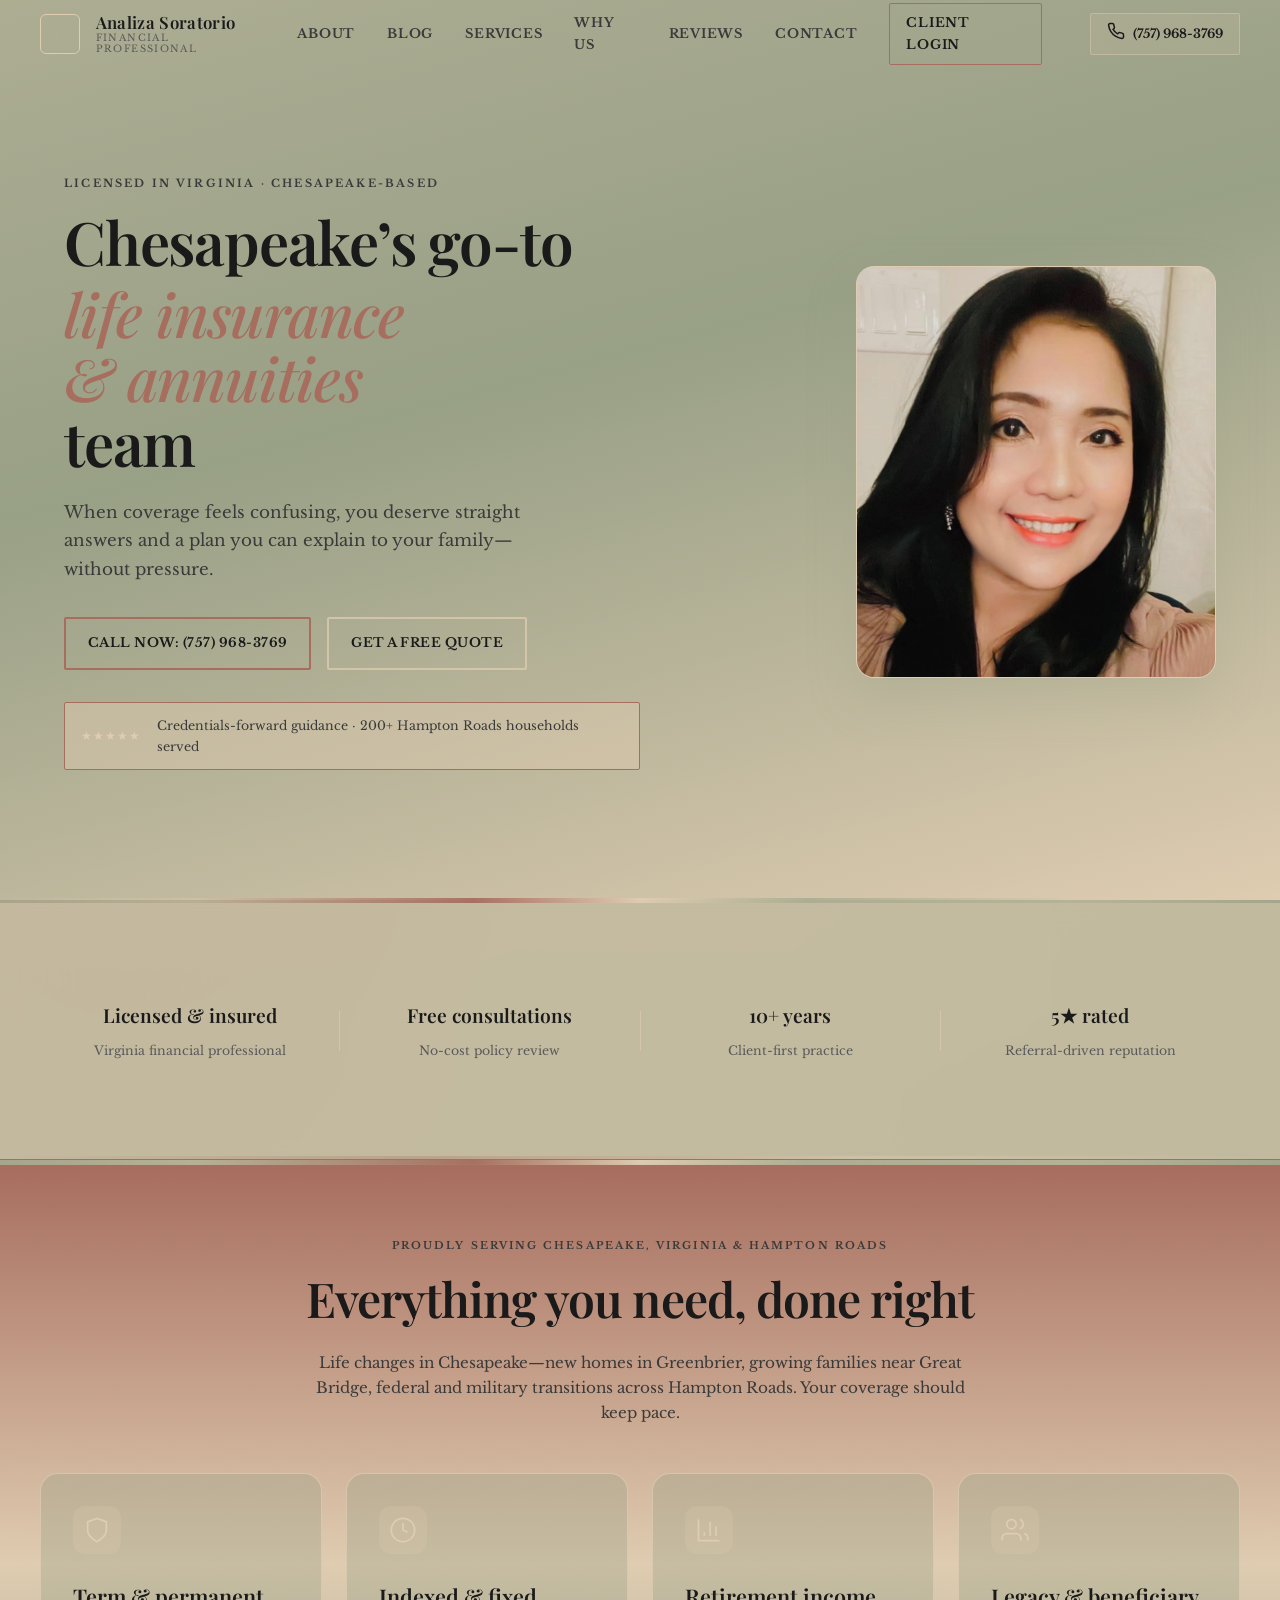
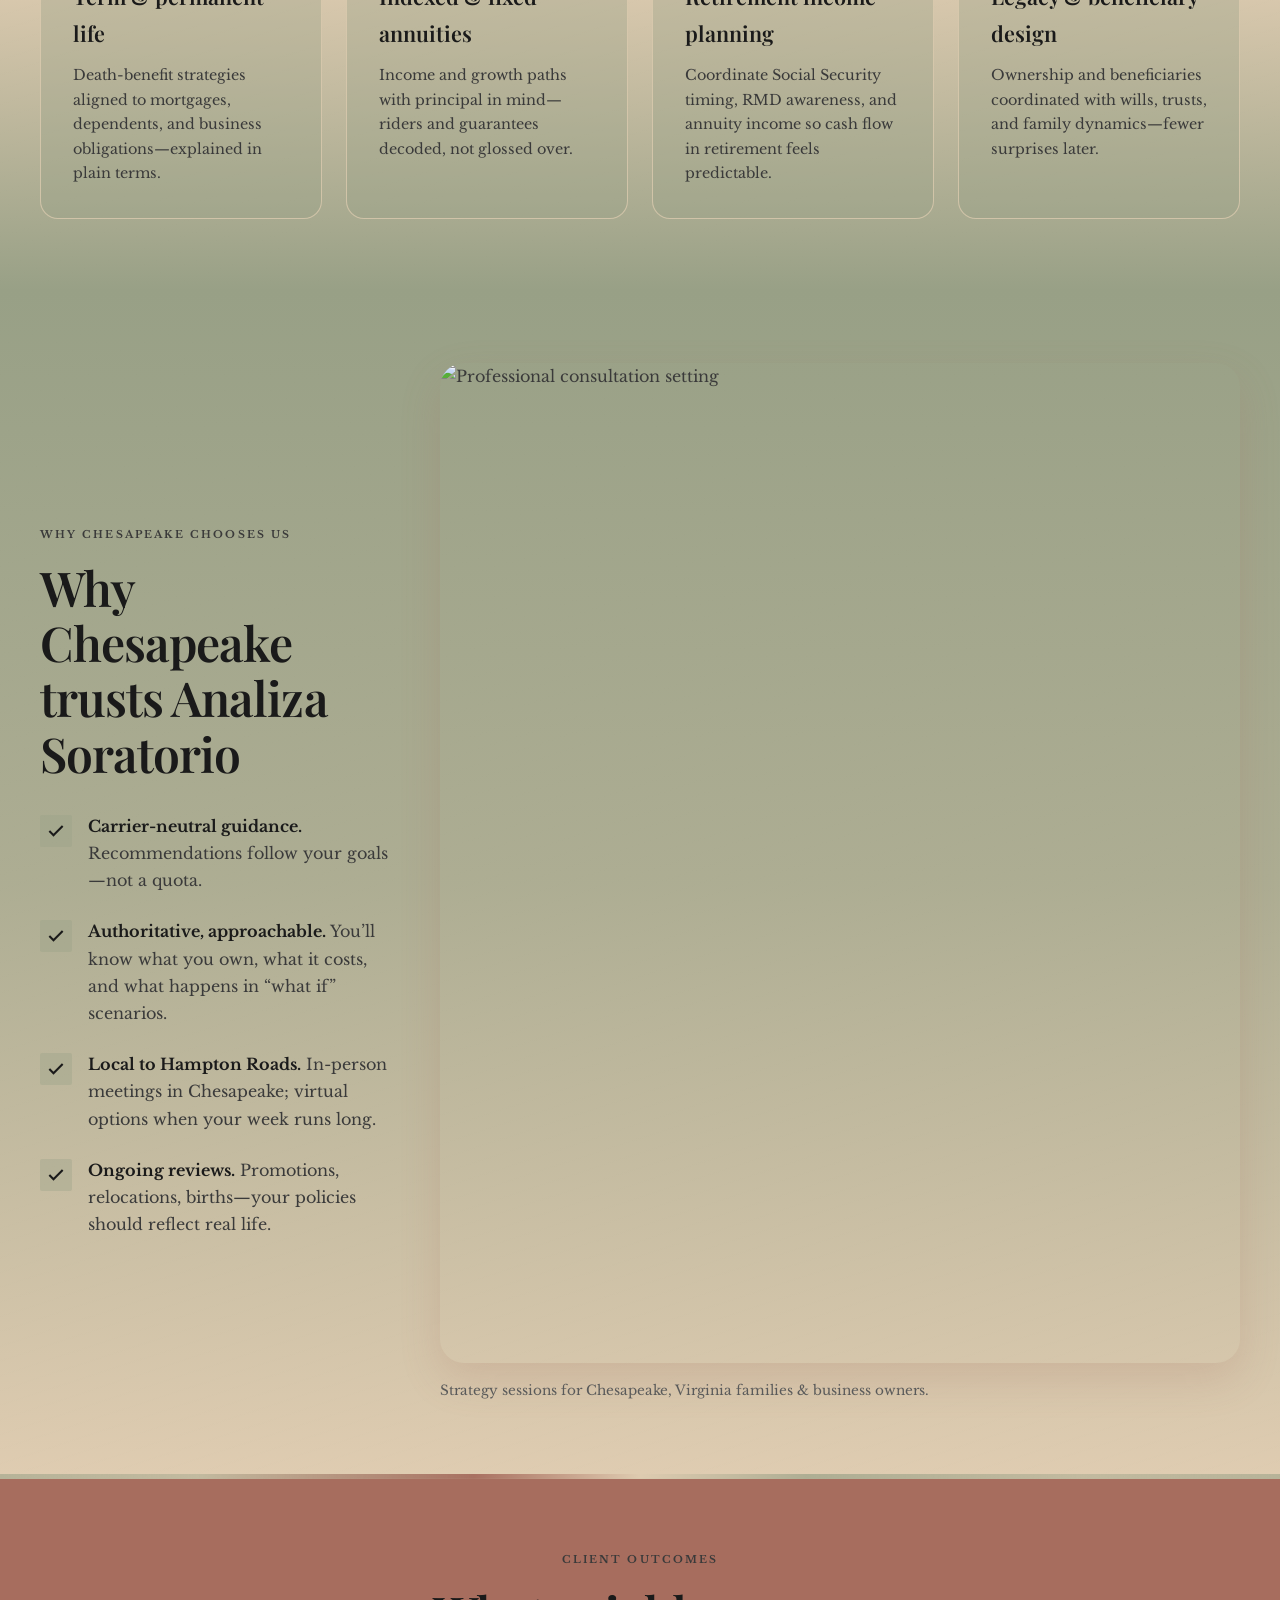
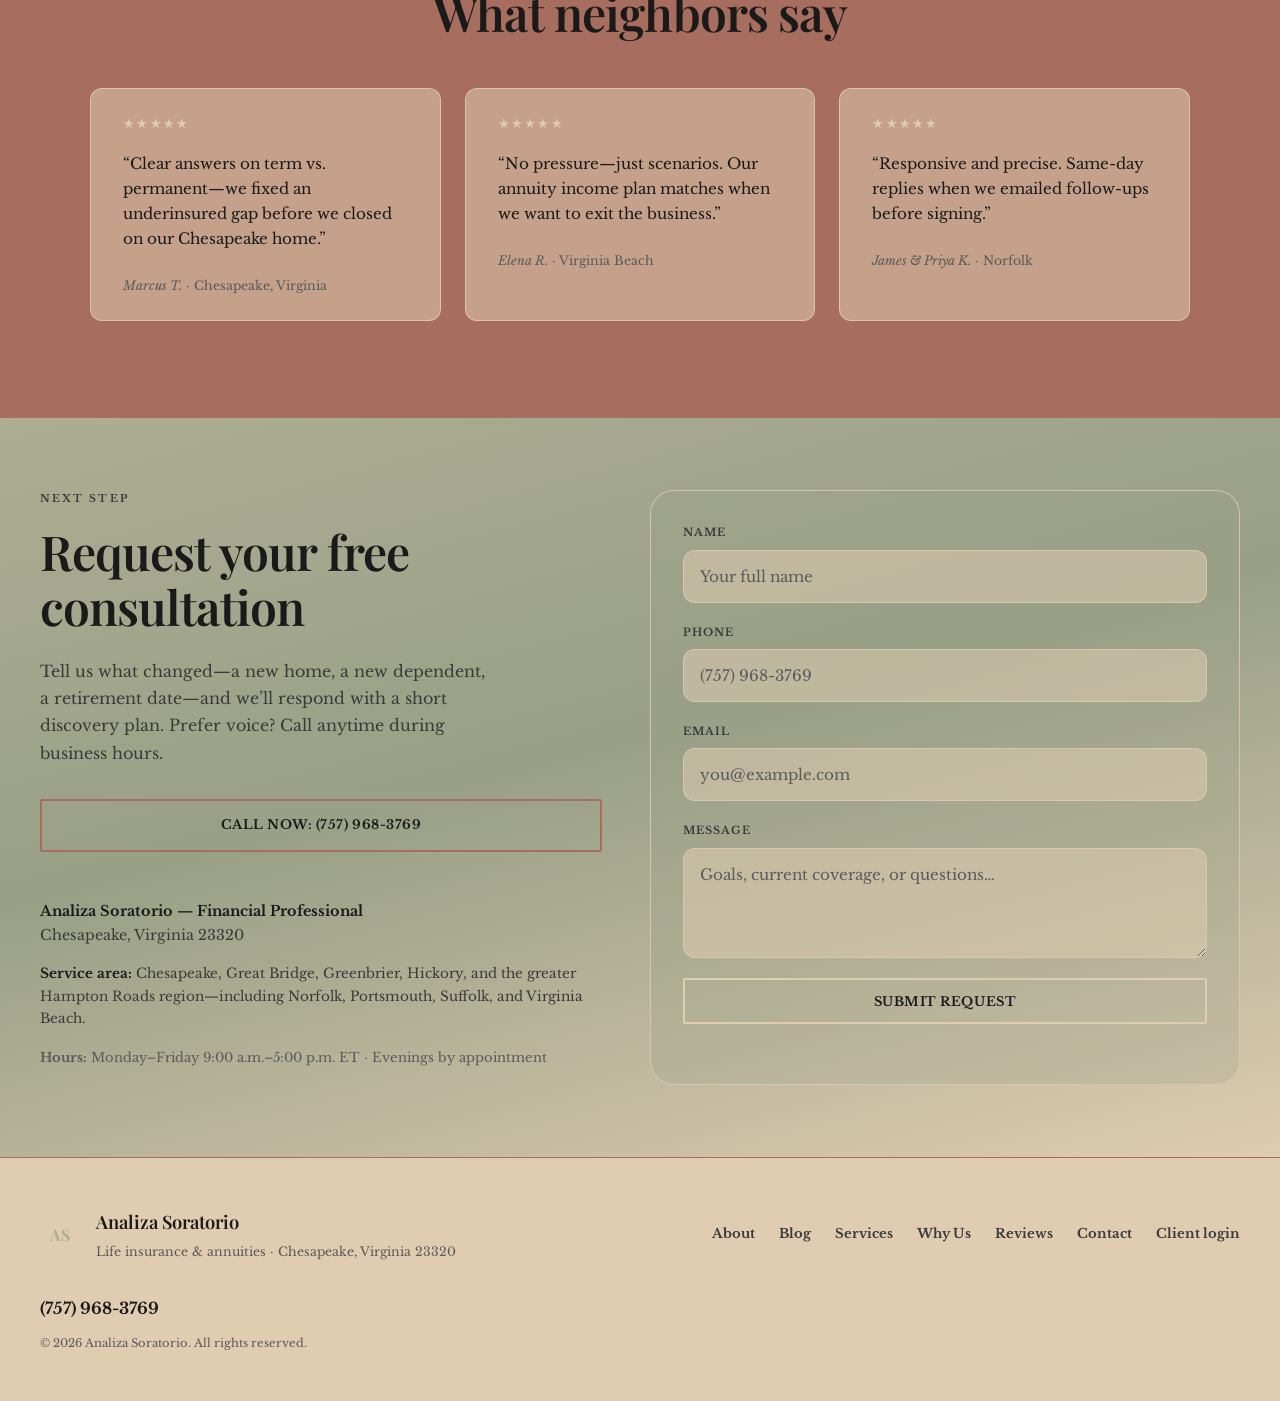
==== public/index.html @ 54c0ad21 "Whole life About SEO, address cleanup, Formspree-ready leads - About: hero/FAQ/copy for whole life; " ====
<!DOCTYPE html>
<html lang="en">
<head>
  <meta charset="UTF-8" />
  <meta name="viewport" content="width=device-width, initial-scale=1.0" />
  <title>Analiza Soratorio | Life Insurance &amp; Annuities in Chesapeake, Virginia</title>
  <meta name="description" content="Life insurance and annuities in Chesapeake, VA—clear, carrier-neutral guidance for families and business owners. Call (757) 968-3769 for a free consultation." />
  <link rel="preconnect" href="https://fonts.googleapis.com" />
  <link rel="preconnect" href="https://fonts.gstatic.com" crossorigin />
  <link href="https://fonts.googleapis.com/css2?family=Libre+Baskerville:ital,wght@0,400;0,700;1,400&family=Playfair+Display:ital,wght@0,500;0,600;0,700;1,500&display=swap" rel="stylesheet" />
  <link rel="stylesheet" href="styles.css" />
</head>
<body>
  <a class="skip-link" href="#main">Skip to main content</a>

  <header class="site-header" id="site-header" role="banner">
    <div class="header-inner">
      <a href="index.html" class="logo" aria-label="Analiza Soratorio — home">
        <span class="logo-mark" aria-hidden="true">AS</span>
        <span class="logo-text">
          <span class="logo-name">Analiza Soratorio</span>
          <span class="logo-tag">Financial Professional</span>
        </span>
      </a>
      <nav class="nav" aria-label="Primary">
        <a href="about.html">About</a>
        <a href="blog.html">Blog</a>
        <a href="#services">Services</a>
        <a href="#why">Why Us</a>
        <a href="#testimonials">Reviews</a>
        <a href="#contact">Contact</a>
        <a href="login.html" class="nav-cta">Client login</a>
      </nav>
      <a href="tel:+17579683769" class="header-phone" aria-label="Call now: 757-968-3769">
        <span class="header-phone-icon" aria-hidden="true">
          <svg width="18" height="18" viewBox="0 0 24 24" fill="none" stroke="currentColor" stroke-width="2"><path d="M22 16.92v3a2 2 0 0 1-2.18 2 19.79 19.79 0 0 1-8.63-3.07 19.5 19.5 0 0 1-6-6 19.79 19.79 0 0 1-3.07-8.67A2 2 0 0 1 4.11 2h3a2 2 0 0 1 2 1.72 12.84 12.84 0 0 0 .7 2.81 2 2 0 0 1-.45 2.11L8.09 9.91a16 16 0 0 0 6 6l1.27-1.27a2 2 0 0 1 2.11-.45 12.84 12.84 0 0 0 2.81.7A2 2 0 0 1 22 16.92z"/></svg>
        </span>
        <span>(757) 968-3769</span>
      </a>
      <button type="button" class="menu-toggle" id="menu-toggle" aria-expanded="false" aria-controls="mobile-nav" aria-label="Open menu">
        <span></span><span></span><span></span>
      </button>
    </div>
    <div class="mobile-nav" id="mobile-nav" hidden>
      <a href="about.html">About</a>
      <a href="blog.html">Blog</a>
      <a href="#services">Services</a>
      <a href="#why">Why Us</a>
      <a href="#testimonials">Reviews</a>
      <a href="#contact">Contact</a>
      <a href="login.html">Client login</a>
      <a href="tel:+17579683769" class="mobile-nav-call">Call (757) 968-3769</a>
    </div>
  </header>

  <main id="main">
    <section class="hero" aria-labelledby="hero-heading">
      <div class="hero-shell">
        <div class="hero-layout">
          <div class="hero-copy">
            <p class="hero-eyebrow hero-reveal" style="--d:0.05s">Licensed in Virginia · Chesapeake-based</p>
            <h1 id="hero-heading" class="hero-title hero-reveal" style="--d:0.12s">
              Chesapeake’s go-to <span class="hero-title-accent">life insurance &amp; annuities</span> team
            </h1>
            <p class="hero-lede hero-reveal" style="--d:0.22s">
              When coverage feels confusing, you deserve straight answers and a plan you can explain to your family—without pressure.
            </p>
            <div class="hero-ctas hero-reveal" style="--d:0.32s">
              <a href="tel:+17579683769" class="btn btn-primary" aria-label="Call now: 757-968-3769">
                Call Now: (757) 968-3769
              </a>
              <a href="#contact" class="btn btn-secondary">Get a Free Quote</a>
            </div>
            <div class="hero-badge hero-reveal" style="--d:0.42s" role="status">
              <span class="hero-badge-stars" aria-hidden="true">★★★★★</span>
              <span>Credentials-forward guidance · 200+ Hampton Roads households served</span>
            </div>
          </div>
          <div class="hero-media">
            <div class="hero-photo-card">
              <img src="IMG_9765.jpeg" alt="" width="700" height="800" class="hero-photo" fetchpriority="high" decoding="async" />
            </div>
          </div>
        </div>
      </div>
    </section>

    <div class="angle-ribbon angle-ribbon--hero" aria-hidden="true"></div>

    <section class="proof-bar" aria-label="Credentials and highlights">
      <div class="proof-inner">
        <div class="proof-item">
          <strong>Licensed &amp; insured</strong>
          <span>Virginia financial professional</span>
        </div>
        <div class="proof-divider" aria-hidden="true"></div>
        <div class="proof-item">
          <strong>Free consultations</strong>
          <span>No-cost policy review</span>
        </div>
        <div class="proof-divider" aria-hidden="true"></div>
        <div class="proof-item">
          <strong>10+ years</strong>
          <span>Client-first practice</span>
        </div>
        <div class="proof-divider" aria-hidden="true"></div>
        <div class="proof-item">
          <strong>5★ rated</strong>
          <span>Referral-driven reputation</span>
        </div>
      </div>
    </section>

    <div class="angle-ribbon" aria-hidden="true"></div>

    <section class="services has-angle-bg" id="services" aria-labelledby="services-heading">
      <div class="section-head">
        <p class="section-eyebrow">Proudly serving Chesapeake, Virginia &amp; Hampton Roads</p>
        <h2 id="services-heading" class="section-title">Everything you need, done right</h2>
        <p class="section-sub">Life changes in Chesapeake—new homes in Greenbrier, growing families near Great Bridge, federal and military transitions across Hampton Roads. Your coverage should keep pace.</p>
      </div>
      <div class="service-grid">
        <article class="service-card">
          <div class="service-icon" aria-hidden="true">
            <svg width="28" height="28" viewBox="0 0 24 24" fill="none" stroke="currentColor" stroke-width="1.5"><path d="M12 22s8-4 8-10V5l-8-3-8 3v7c0 6 8 10 8 10z"/></svg>
          </div>
          <h3>Term &amp; permanent life</h3>
          <p>Death-benefit strategies aligned to mortgages, dependents, and business obligations—explained in plain terms.</p>
        </article>
        <article class="service-card">
          <div class="service-icon" aria-hidden="true">
            <svg width="28" height="28" viewBox="0 0 24 24" fill="none" stroke="currentColor" stroke-width="1.5"><circle cx="12" cy="12" r="10"/><path d="M12 6v6l4 2"/></svg>
          </div>
          <h3>Indexed &amp; fixed annuities</h3>
          <p>Income and growth paths with principal in mind—riders and guarantees decoded, not glossed over.</p>
        </article>
        <article class="service-card">
          <div class="service-icon" aria-hidden="true">
            <svg width="28" height="28" viewBox="0 0 24 24" fill="none" stroke="currentColor" stroke-width="1.5"><path d="M3 3v18h18"/><path d="M18 17V9"/><path d="M13 17V5"/><path d="M8 17v-3"/></svg>
          </div>
          <h3>Retirement income planning</h3>
          <p>Coordinate Social Security timing, RMD awareness, and annuity income so cash flow in retirement feels predictable.</p>
        </article>
        <article class="service-card">
          <div class="service-icon" aria-hidden="true">
            <svg width="28" height="28" viewBox="0 0 24 24" fill="none" stroke="currentColor" stroke-width="1.5"><path d="M17 21v-2a4 4 0 0 0-4-4H5a4 4 0 0 0-4 4v2"/><circle cx="9" cy="7" r="4"/><path d="M23 21v-2a4 4 0 0 0-3-3.87"/><path d="M16 3.13a4 4 0 0 1 0 7.75"/></svg>
          </div>
          <h3>Legacy &amp; beneficiary design</h3>
          <p>Ownership and beneficiaries coordinated with wills, trusts, and family dynamics—fewer surprises later.</p>
        </article>
      </div>
    </section>

    <section class="why has-angle-bg" id="why" aria-labelledby="why-heading">
      <div class="why-inner">
        <div class="why-copy">
          <p class="section-eyebrow">Why Chesapeake chooses us</p>
          <h2 id="why-heading" class="section-title">Why Chesapeake trusts Analiza Soratorio</h2>
          <ul class="why-list">
            <li>
              <span class="why-check" aria-hidden="true"><svg width="20" height="20" viewBox="0 0 24 24" fill="none" stroke="currentColor" stroke-width="2.5"><path d="M20 6L9 17l-5-5"/></svg></span>
              <span><strong>Carrier-neutral guidance.</strong> Recommendations follow your goals—not a quota.</span>
            </li>
            <li>
              <span class="why-check" aria-hidden="true"><svg width="20" height="20" viewBox="0 0 24 24" fill="none" stroke="currentColor" stroke-width="2.5"><path d="M20 6L9 17l-5-5"/></svg></span>
              <span><strong>Authoritative, approachable.</strong> You’ll know what you own, what it costs, and what happens in “what if” scenarios.</span>
            </li>
            <li>
              <span class="why-check" aria-hidden="true"><svg width="20" height="20" viewBox="0 0 24 24" fill="none" stroke="currentColor" stroke-width="2.5"><path d="M20 6L9 17l-5-5"/></svg></span>
              <span><strong>Local to Hampton Roads.</strong> In-person meetings in Chesapeake; virtual options when your week runs long.</span>
            </li>
            <li>
              <span class="why-check" aria-hidden="true"><svg width="20" height="20" viewBox="0 0 24 24" fill="none" stroke="currentColor" stroke-width="2.5"><path d="M20 6L9 17l-5-5"/></svg></span>
              <span><strong>Ongoing reviews.</strong> Promotions, relocations, births—your policies should reflect real life.</span>
            </li>
          </ul>
        </div>
        <div class="why-visual">
          <figure class="why-figure">
            <img src="https://picsum.photos/seed/chesapeakeprofessional/800/1000" alt="Professional consultation setting" width="800" height="1000" loading="lazy" decoding="async" />
            <figcaption class="why-caption">Strategy sessions for Chesapeake, Virginia families &amp; business owners.</figcaption>
          </figure>
        </div>
      </div>
    </section>

    <div class="angle-ribbon" aria-hidden="true"></div>

    <section class="testimonials" id="testimonials" aria-labelledby="testimonials-heading">
      <div class="section-head section-head--center">
        <p class="section-eyebrow">Client outcomes</p>
        <h2 id="testimonials-heading" class="section-title">What neighbors say</h2>
      </div>
      <div class="testimonial-grid">
        <blockquote class="testimonial-card">
          <div class="stars" aria-label="5 out of 5 stars">★★★★★</div>
          <p class="testimonial-quote">“Clear answers on term vs. permanent—we fixed an underinsured gap before we closed on our Chesapeake home.”</p>
          <footer><cite>Marcus T.</cite> · Chesapeake, Virginia</footer>
        </blockquote>
        <blockquote class="testimonial-card">
          <div class="stars" aria-label="5 out of 5 stars">★★★★★</div>
          <p class="testimonial-quote">“No pressure—just scenarios. Our annuity income plan matches when we want to exit the business.”</p>
          <footer><cite>Elena R.</cite> · Virginia Beach</footer>
        </blockquote>
        <blockquote class="testimonial-card">
          <div class="stars" aria-label="5 out of 5 stars">★★★★★</div>
          <p class="testimonial-quote">“Responsive and precise. Same-day replies when we emailed follow-ups before signing.”</p>
          <footer><cite>James &amp; Priya K.</cite> · Norfolk</footer>
        </blockquote>
      </div>
    </section>

    <section class="contact" id="contact" aria-labelledby="contact-heading">
      <div class="contact-grid">
        <div class="contact-intro">
          <p class="section-eyebrow">Next step</p>
          <h2 id="contact-heading" class="section-title">Request your free consultation</h2>
          <p class="contact-lede">Tell us what changed—a new home, a new dependent, a retirement date—and we’ll respond with a short discovery plan. Prefer voice? Call anytime during business hours.</p>
          <a href="tel:+17579683769" class="btn btn-primary btn-block" aria-label="Call now: 757-968-3769">Call Now: (757) 968-3769</a>
          <address class="contact-address">
            <strong>Analiza Soratorio — Financial Professional</strong><br />
            Chesapeake, Virginia 23320
          </address>
          <p class="contact-area"><strong>Service area:</strong> Chesapeake, Great Bridge, Greenbrier, Hickory, and the greater Hampton Roads region—including Norfolk, Portsmouth, Suffolk, and Virginia Beach.</p>
          <p class="contact-hours"><strong>Hours:</strong> Monday–Friday 9:00 a.m.–5:00 p.m. ET · Evenings by appointment</p>
        </div>
        <form class="quote-form" id="quote-form" method="post" aria-label="Request a free insurance consultation">
          <input type="hidden" name="_subject" value="Website quote request — Home page" />
          <input type="text" name="_gotcha" tabindex="-1" autocomplete="off" class="form-honeypot" aria-hidden="true" />
          <label for="q-name">Name</label>
          <input type="text" id="q-name" name="name" autocomplete="name" required placeholder="Your full name" />

          <label for="q-phone">Phone</label>
          <input type="tel" id="q-phone" name="phone" autocomplete="tel" required placeholder="(757) 968-3769" />

          <label for="q-email">Email</label>
          <input type="email" id="q-email" name="email" autocomplete="email" required placeholder="you@example.com" />

          <label for="q-message">Message</label>
          <textarea id="q-message" name="message" rows="4" required placeholder="Goals, current coverage, or questions…"></textarea>

          <button type="submit" class="btn btn-submit">Submit request</button>
          <p class="form-note" id="form-status" role="status" aria-live="polite"></p>
        </form>
      </div>
    </section>
  </main>

  <footer class="site-footer" role="contentinfo">
    <div class="footer-inner">
      <div class="footer-brand">
        <span class="logo-mark logo-mark--footer" aria-hidden="true">AS</span>
        <div>
          <strong>Analiza Soratorio</strong>
          <p class="footer-tag">Life insurance &amp; annuities · Chesapeake, Virginia 23320</p>
        </div>
      </div>
      <nav class="footer-nav" aria-label="Footer">
        <a href="about.html">About</a>
        <a href="blog.html">Blog</a>
        <a href="#services">Services</a>
        <a href="#why">Why Us</a>
        <a href="#testimonials">Reviews</a>
        <a href="#contact">Contact</a>
        <a href="login.html">Client login</a>
      </nav>
      <div class="footer-contact">
        <a href="tel:+17579683769" aria-label="Call (757) 968-3769">(757) 968-3769</a>
        <span class="footer-copy">&copy; <span id="year"></span> Analiza Soratorio. All rights reserved.</span>
      </div>
    </div>
  </footer>

  <script src="lead-config.js"></script>
  <script src="analytics.js"></script>
  <script src="main.js" defer></script>
</body>
</html>
---- public/styles.css ----
/* Analiza Soratorio — UI fills/borders/shadows: palette (#98a086 · #a76d5e · #dfccb1). Text uses neutrals below. */

:root {
  --palette-petal: #a76d5e;
  --palette-honey: #dfccb1;
  --palette-sage: #98a086;
  --palette-mint: color-mix(in srgb, var(--palette-sage) 70%, var(--palette-honey) 30%);

  /* Typography only (not counted toward the four UI colors) */
  --color-ink: #1a1a1a;
  --color-body: #3a3a3a;
  --color-muted: #5a5a5a;

  /* UI tokens — rgba derived from the palette */
  --color-border: rgba(223, 204, 177, 0.65);
  --color-accent-dim: rgba(223, 204, 177, 0.45);
  --shadow-soft: 0 16px 40px rgba(167, 109, 94, 0.2);
  --shadow-lift: 0 20px 48px rgba(152, 160, 134, 0.3);

  --font-display: "Playfair Display", Georgia, "Times New Roman", serif;
  --font-body: "Libre Baskerville", Georgia, serif;

  --space-3xs: 0.25rem;
  --space-2xs: 0.5rem;
  --space-xs: 0.75rem;
  --space-sm: 1rem;
  --space-md: 1.5rem;
  --space-lg: 2rem;
  --space-xl: 3rem;
  --space-2xl: 4.5rem;
  --space-3xl: 6rem;

  --radius-sm: 6px;
  --radius-md: 12px;
  --radius-lg: 18px;
  --radius-xl: 24px;

  --header-h: 4.25rem;
  --ease-refined: cubic-bezier(0.25, 0.1, 0.25, 1);
  --dur: 0.4s;
}

*,
*::before,
*::after {
  box-sizing: border-box;
}

html {
  scroll-behavior: smooth;
}

@media (prefers-reduced-motion: reduce) {
  html {
    scroll-behavior: auto;
  }
  *,
  *::before,
  *::after {
    animation-duration: 0.01ms !important;
    animation-iteration-count: 1 !important;
    transition-duration: 0.01ms !important;
  }
}

body {
  margin: 0;
  font-family: var(--font-body);
  font-size: 1rem;
  line-height: 1.7;
  color: var(--color-body);
  background-color: var(--palette-sage);
  background-image:
    radial-gradient(ellipse 90% 60% at 10% 0%, rgba(167, 109, 94, 0.35), transparent 50%),
    radial-gradient(ellipse 70% 50% at 100% 20%, rgba(152, 160, 134, 0.4), transparent 55%),
    linear-gradient(180deg, var(--palette-mint) 0%, var(--palette-sage) 45%, var(--palette-honey) 100%);
  min-height: 100vh;
}

body::before {
  content: "";
  position: fixed;
  inset: 0;
  pointer-events: none;
  z-index: 0;
  opacity: 0.12;
  background: repeating-linear-gradient(
    -12deg,
    transparent,
    transparent 14px,
    rgba(167, 109, 94, 0.08) 14px,
    rgba(167, 109, 94, 0.08) 15px
  );
}

.skip-link {
  position: absolute;
  top: -100px;
  left: var(--space-sm);
  z-index: 10000;
  padding: var(--space-xs) var(--space-sm);
  background: var(--palette-honey);
  color: var(--color-ink);
  font-weight: 700;
  border-radius: var(--radius-sm);
  transition: top var(--dur) var(--ease-refined);
}

.skip-link:focus {
  top: var(--space-sm);
}

/* Angled site motif */
.angle-ribbon {
  height: 5px;
  width: 100%;
  background: linear-gradient(
    90deg,
    transparent 0%,
    rgba(223, 204, 177, 0.35) 18%,
    var(--palette-petal) 38%,
    var(--palette-honey) 50%,
    var(--palette-mint) 62%,
    rgba(223, 204, 177, 0.35) 82%,
    transparent 100%
  );
  transform: skewX(-12deg) scaleX(1.08);
  margin: 0 auto;
  max-width: 100%;
  opacity: 0.95;
}

.angle-ribbon--hero {
  margin-top: -2px;
  position: relative;
  z-index: 5;
}

.has-angle-bg {
  position: relative;
}

.has-angle-bg::before {
  content: "";
  position: absolute;
  inset: 0;
  pointer-events: none;
  opacity: 0.06;
  background: repeating-linear-gradient(
    -18deg,
    transparent,
    transparent 12px,
    rgba(152, 160, 134, 0.14) 12px,
    rgba(152, 160, 134, 0.14) 14px
  );
}

/* ——— Header ——— */
.site-header {
  position: fixed;
  top: 0;
  left: 0;
  right: 0;
  z-index: 1000;
  min-height: var(--header-h);
  display: flex;
  flex-direction: column;
  justify-content: center;
  padding: 0 var(--space-md);
  background: transparent;
  transition:
    background var(--dur) var(--ease-refined),
    box-shadow var(--dur) var(--ease-refined),
    backdrop-filter var(--dur) var(--ease-refined);
}

.site-header.is-scrolled {
  background: rgba(223, 204, 177, 0.88);
  backdrop-filter: blur(14px);
  -webkit-backdrop-filter: blur(14px);
  box-shadow: 0 10px 36px rgba(152, 160, 134, 0.35);
}

.header-inner {
  max-width: 1200px;
  margin: 0 auto;
  width: 100%;
  display: flex;
  align-items: center;
  gap: var(--space-md);
}

.logo {
  display: flex;
  align-items: center;
  gap: var(--space-sm);
  text-decoration: none;
  color: var(--color-ink);
}

.logo-mark {
  width: 2.5rem;
  height: 2.5rem;
  display: grid;
  place-items: center;
  font-family: var(--font-display);
  font-weight: 700;
  font-size: 1rem;
  letter-spacing: 0.02em;
  border: 1px solid var(--palette-honey);
  color: var(--palette-mint);
  border-radius: var(--radius-sm);
}

.logo-text {
  display: flex;
  flex-direction: column;
  line-height: 1.15;
}

.logo-name {
  font-family: var(--font-display);
  font-size: 1.05rem;
  font-weight: 600;
  letter-spacing: 0.02em;
}

.logo-tag {
  font-size: 0.6rem;
  text-transform: uppercase;
  letter-spacing: 0.14em;
  color: var(--color-muted);
}

.nav {
  display: none;
  align-items: center;
  gap: var(--space-lg);
  margin-left: auto;
}

.nav a {
  color: var(--color-body);
  text-decoration: none;
  font-family: var(--font-body);
  font-size: 0.8rem;
  font-weight: 700;
  letter-spacing: 0.06em;
  text-transform: uppercase;
  transition: color var(--dur) var(--ease-refined);
}

.nav a:hover {
  color: var(--color-ink);
}

.nav-cta {
  padding: var(--space-2xs) var(--space-sm);
  border: 1px solid var(--palette-petal);
  border-radius: 2px;
  color: var(--color-ink) !important;
}

.header-phone {
  display: none;
  align-items: center;
  gap: var(--space-2xs);
  margin-left: var(--space-md);
  padding: var(--space-2xs) var(--space-sm);
  background: rgba(223, 204, 177, 0.14);
  border: 1px solid var(--color-accent-dim);
  border-radius: 2px;
  color: var(--color-ink);
  text-decoration: none;
  font-size: 0.78rem;
  font-weight: 700;
  white-space: nowrap;
  transition:
    background var(--dur) var(--ease-refined),
    border-color var(--dur) var(--ease-refined);
}

.header-phone:hover {
  background: rgba(223, 204, 177, 0.26);
  border-color: var(--palette-petal);
}

.menu-toggle {
  margin-left: auto;
  width: 2.75rem;
  height: 2.75rem;
  border: 1px solid var(--color-border);
  border-radius: var(--radius-sm);
  background: transparent;
  cursor: pointer;
  display: flex;
  flex-direction: column;
  align-items: center;
  justify-content: center;
  gap: 5px;
  padding: 0;
}

.menu-toggle span {
  display: block;
  width: 1.125rem;
  height: 2px;
  background: var(--color-ink);
  transition: transform var(--dur) var(--ease-refined);
}

.menu-toggle[aria-expanded="true"] span:nth-child(1) {
  transform: translateY(7px) rotate(45deg);
}

.menu-toggle[aria-expanded="true"] span:nth-child(2) {
  opacity: 0;
}

.menu-toggle[aria-expanded="true"] span:nth-child(3) {
  transform: translateY(-7px) rotate(-45deg);
}

.mobile-nav {
  display: flex;
  flex-direction: column;
  gap: var(--space-sm);
  padding: var(--space-md);
  background: var(--palette-honey);
  border-top: 1px solid var(--palette-petal);
}

.mobile-nav[hidden] {
  display: none !important;
}

.mobile-nav a {
  color: var(--color-ink);
  text-decoration: none;
  font-weight: 700;
  padding: var(--space-xs) 0;
}

.mobile-nav-call {
  margin-top: var(--space-xs);
  padding: var(--space-sm);
  text-align: center;
  background: var(--palette-petal);
  color: var(--color-ink) !important;
  border-radius: var(--radius-md);
}

/* ——— Hero: copy + floating photo card (aligned row) ——— */
.hero {
  position: relative;
  min-height: 100vh;
  min-height: 100dvh;
  padding: var(--header-h) 0 0;
  z-index: 1;
  overflow: hidden;
  background: linear-gradient(
    165deg,
    var(--palette-mint) 0%,
    var(--palette-sage) 42%,
    var(--palette-honey) 100%
  );
}

.hero-shell {
  max-width: 1200px;
  margin: 0 auto;
  min-height: calc(100dvh - var(--header-h));
  padding: var(--space-xl) var(--space-md) var(--space-2xl);
  display: flex;
  align-items: center;
}

.hero-layout {
  display: flex;
  flex-direction: column;
  align-items: stretch;
  gap: var(--space-xl);
  width: 100%;
}

@media (min-width: 768px) {
  .hero-layout {
    flex-direction: row;
    align-items: center;
    justify-content: space-between;
    gap: var(--space-xl);
  }
}

.hero-copy {
  flex: 1;
  min-width: 0;
  max-width: 36rem;
}

.hero-media {
  flex-shrink: 0;
  display: flex;
  align-items: center;
  justify-content: center;
}

@media (min-width: 768px) {
  .hero-media {
    justify-content: flex-end;
    align-self: center;
  }
}

.hero-photo-card {
  width: min(52vw, 280px);
  max-width: 100%;
  border-radius: var(--radius-lg);
  overflow: hidden;
  border: 1px solid var(--palette-honey);
  box-shadow: var(--shadow-lift);
  background: var(--palette-honey);
  animation: hero-card-float 5.5s ease-in-out infinite;
}

@media (min-width: 768px) {
  .hero-photo-card {
    width: min(34vw, 320px);
  }
}

@media (min-width: 1024px) {
  .hero-photo-card {
    width: min(30vw, 360px);
  }
}

@media (prefers-reduced-motion: reduce) {
  .hero-photo-card {
    animation: none;
  }
}

@keyframes hero-card-float {
  0%,
  100% {
    transform: translateY(0);
  }
  50% {
    transform: translateY(-12px);
  }
}

.hero-photo {
  width: 100%;
  height: auto;
  aspect-ratio: 7 / 8;
  object-fit: cover;
  object-position: center 20%;
  display: block;
}

.hero-eyebrow {
  font-size: 0.68rem;
  text-transform: uppercase;
  letter-spacing: 0.2em;
  color: var(--color-body);
  margin: 0 0 var(--space-sm);
  font-weight: 700;
}

.hero-title {
  margin: 0 0 var(--space-md);
  font-family: var(--font-display);
  font-weight: 600;
  line-height: 1.08;
  color: var(--color-ink);
  font-size: clamp(2.2rem, 5.5vw, 3.75rem);
  letter-spacing: -0.02em;
  text-wrap: balance;
}

.hero-title-accent {
  display: block;
  color: var(--palette-petal);
  font-style: italic;
  font-weight: 500;
  margin-top: 0.12em;
}

.hero-lede {
  font-size: clamp(0.95rem, 2vw, 1.05rem);
  color: var(--color-body);
  margin: 0 0 var(--space-lg);
  max-width: 32rem;
}

.hero-ctas {
  display: flex;
  flex-wrap: wrap;
  gap: var(--space-sm);
  margin-bottom: var(--space-lg);
}

/* Professional CTAs: outline default, fill on hover */
.btn {
  display: inline-flex;
  align-items: center;
  justify-content: center;
  padding: 0.85rem 1.35rem;
  font-family: var(--font-body);
  font-size: 0.8rem;
  font-weight: 700;
  letter-spacing: 0.04em;
  text-transform: uppercase;
  text-decoration: none;
  border-radius: 2px;
  border: 2px solid transparent;
  cursor: pointer;
  transition:
    background var(--dur) var(--ease-refined),
    color var(--dur) var(--ease-refined),
    border-color var(--dur) var(--ease-refined),
    box-shadow var(--dur) var(--ease-refined),
    transform var(--dur) var(--ease-refined);
}

.btn-primary {
  background: transparent;
  color: var(--color-ink);
  border-color: var(--palette-petal);
  box-shadow: 0 0 0 0 rgba(223, 204, 177, 0);
}

.btn-primary:hover {
  background: linear-gradient(135deg, var(--palette-mint), var(--palette-honey));
  color: var(--color-ink);
  border-color: var(--palette-sage);
  box-shadow: 0 10px 32px rgba(152, 160, 134, 0.35);
  transform: translateY(-2px);
}

.btn-secondary {
  background: transparent;
  color: var(--color-ink);
  border-color: rgba(223, 204, 177, 0.75);
}

.btn-secondary:hover {
  border-color: var(--palette-petal);
  color: var(--color-ink);
  background: rgba(223, 204, 177, 0.35);
}

.btn-block {
  width: 100%;
  text-align: center;
}

.btn-submit {
  width: 100%;
  margin-top: var(--space-xs);
  background: transparent;
  color: var(--color-ink);
  border: 2px solid var(--palette-honey);
}

.btn-submit:hover {
  background: var(--palette-honey);
  color: var(--color-ink);
}

.hero-badge {
  display: inline-flex;
  align-items: center;
  gap: var(--space-sm);
  padding: var(--space-xs) var(--space-sm);
  background: rgba(223, 204, 177, 0.45);
  border: 1px solid var(--palette-petal);
  border-radius: 2px;
  font-size: 0.78rem;
  color: var(--color-body);
  max-width: 100%;
}

.hero-badge-stars {
  color: var(--palette-honey);
  letter-spacing: 0.08em;
  flex-shrink: 0;
}

@keyframes fade-up {
  from {
    opacity: 0;
    transform: translateY(0.5rem);
  }
  to {
    opacity: 1;
    transform: translateY(0);
  }
}

.hero-reveal {
  opacity: 0;
  animation: fade-up var(--dur) var(--ease-refined) forwards;
  animation-delay: var(--d, 0s);
}

@media (prefers-reduced-motion: reduce) {
  .hero-reveal {
    opacity: 1;
    animation: none;
  }
}

/* ——— Proof bar ——— */
.proof-bar {
  position: relative;
  z-index: 2;
  border-bottom: 1px solid var(--palette-petal);
  background: rgba(223, 204, 177, 0.55);
  backdrop-filter: blur(8px);
}

.proof-bar::after {
  content: "";
  position: absolute;
  bottom: 0;
  left: 0;
  right: 0;
  height: 3px;
  background: linear-gradient(90deg, transparent, rgba(167, 109, 94, 0.45), rgba(223, 204, 177, 0.5), transparent);
  transform: skewX(-10deg);
  opacity: 0.7;
}

.proof-inner {
  max-width: 1200px;
  margin: 0 auto;
  padding: var(--space-md);
  display: grid;
  gap: var(--space-md);
  text-align: center;
}

.proof-item strong {
  display: block;
  font-family: var(--font-display);
  font-size: 1.2rem;
  color: var(--color-ink);
  font-weight: 600;
  margin-bottom: var(--space-3xs);
}

.proof-item span {
  font-size: 0.78rem;
  color: var(--color-muted);
}

.proof-divider {
  display: none;
  width: 1px;
  height: 2.5rem;
  background: var(--color-border);
  align-self: center;
}

/* ——— Sections shared ——— */
main > section:not(.hero) {
  position: relative;
  z-index: 1;
  padding: var(--space-2xl) var(--space-md);
}

.section-head {
  max-width: 760px;
  margin-bottom: var(--space-xl);
}

.section-head--center {
  text-align: center;
  margin-left: auto;
  margin-right: auto;
}

.section-eyebrow {
  font-size: 0.65rem;
  text-transform: uppercase;
  letter-spacing: 0.2em;
  color: var(--color-body);
  font-weight: 700;
  margin: 0 0 var(--space-sm);
}

.section-title {
  font-family: var(--font-display);
  font-size: clamp(1.85rem, 4vw, 3rem);
  font-weight: 600;
  color: var(--color-ink);
  line-height: 1.15;
  margin: 0;
  letter-spacing: -0.02em;
}

.section-sub {
  margin: var(--space-md) 0 0;
  font-size: 0.95rem;
  color: var(--color-body);
  line-height: 1.65;
  max-width: 42rem;
}

.services .section-head {
  margin-left: auto;
  margin-right: auto;
  text-align: center;
}

.services .section-sub {
  margin-left: auto;
  margin-right: auto;
}

/* ——— Services ——— */
.services {
  background: linear-gradient(180deg, var(--palette-petal) 0%, var(--palette-honey) 55%, var(--palette-sage) 100%);
}

.service-grid {
  max-width: 1200px;
  margin: 0 auto;
  display: grid;
  gap: var(--space-md);
}

.service-card {
  position: relative;
  z-index: 1;
  background: rgba(152, 160, 134, 0.35);
  border: 1px solid rgba(223, 204, 177, 0.75);
  border-radius: var(--radius-lg);
  padding: var(--space-lg);
  transition:
    transform var(--dur) var(--ease-refined),
    box-shadow var(--dur) var(--ease-refined),
    border-color var(--dur) var(--ease-refined);
}

.service-card:hover {
  transform: translateY(-4px);
  box-shadow: var(--shadow-soft);
  border-color: var(--color-accent-dim);
}

.service-card:hover .service-icon {
  color: var(--palette-petal);
  background: rgba(152, 160, 134, 0.18);
}

.service-icon {
  width: 3rem;
  height: 3rem;
  display: grid;
  place-items: center;
  border-radius: var(--radius-md);
  background: rgba(223, 204, 177, 0.2);
  color: var(--palette-honey);
  margin-bottom: var(--space-md);
  transition:
    color var(--dur) var(--ease-refined),
    background var(--dur) var(--ease-refined);
}

.service-card h3 {
  font-family: var(--font-display);
  font-size: 1.35rem;
  font-weight: 600;
  color: var(--color-ink);
  margin: 0 0 var(--space-xs);
}

.service-card p {
  margin: 0;
  font-size: 0.9rem;
}

/* ——— Why ——— */
.why {
  background: linear-gradient(180deg, var(--palette-sage) 0%, var(--palette-mint) 50%, var(--palette-honey) 100%);
  color: var(--color-body);
}

.why .section-eyebrow {
  color: var(--color-body);
}

.why .section-title {
  color: var(--color-ink);
}

.why-inner {
  max-width: 1200px;
  margin: 0 auto;
  display: grid;
  gap: var(--space-xl);
  align-items: center;
}

.why-list {
  list-style: none;
  margin: var(--space-lg) 0 0;
  padding: 0;
  display: flex;
  flex-direction: column;
  gap: var(--space-md);
}

.why-list li {
  display: flex;
  gap: var(--space-sm);
  align-items: flex-start;
}

.why-check {
  flex-shrink: 0;
  width: 2rem;
  height: 2rem;
  border-radius: 2px;
  background: rgba(152, 160, 134, 0.35);
  color: var(--color-ink);
  display: grid;
  place-items: center;
  margin-top: 2px;
}

.why-list strong {
  color: var(--color-ink);
}

.why-figure {
  margin: 0;
  position: relative;
  z-index: 1;
}

.why-figure img {
  width: 100%;
  border-radius: var(--radius-xl);
  box-shadow: var(--shadow-soft);
  display: block;
}

.why-caption {
  margin-top: var(--space-sm);
  font-size: 0.85rem;
  color: var(--color-muted);
}

/* ——— Testimonials (compact professional grid) ——— */
.testimonials {
  background: var(--palette-petal);
  padding-bottom: var(--space-3xl) !important;
}

.testimonial-grid {
  max-width: 1100px;
  margin: 0 auto;
  display: grid;
  gap: var(--space-md);
}

.testimonial-card {
  margin: 0;
  padding: var(--space-md) var(--space-lg);
  background: rgba(223, 204, 177, 0.55);
  border: 1px solid rgba(223, 204, 177, 0.85);
  border-radius: var(--radius-md);
  color: var(--color-body);
  transition:
    border-color var(--dur) var(--ease-refined),
    background var(--dur) var(--ease-refined);
}

.testimonial-card:hover {
  border-color: var(--palette-mint);
  background: rgba(152, 160, 134, 0.45);
}

.testimonial-quote {
  font-family: var(--font-body);
  font-size: 0.95rem;
  line-height: 1.65;
  color: var(--color-ink);
  margin: var(--space-sm) 0 var(--space-md);
}

.testimonial-card footer {
  font-size: 0.78rem;
  color: var(--color-muted);
}

.stars {
  color: var(--palette-honey);
  letter-spacing: 0.1em;
  font-size: 0.8rem;
}

/* ——— Contact ——— */
.contact {
  background: linear-gradient(165deg, var(--palette-mint) 0%, var(--palette-sage) 45%, var(--palette-honey) 100%);
  border-top: 1px solid var(--palette-petal);
}

.contact-grid {
  max-width: 1200px;
  margin: 0 auto;
  display: grid;
  gap: var(--space-xl);
}

.contact-lede {
  color: var(--color-body);
  margin: var(--space-md) 0 var(--space-lg);
  max-width: 28rem;
}

.contact-address {
  font-style: normal;
  margin: var(--space-xl) 0 var(--space-sm);
  font-size: 0.9rem;
  color: var(--color-body);
  line-height: 1.65;
}

.contact-address strong {
  color: var(--color-ink);
}

.contact-area {
  font-size: 0.85rem;
  color: var(--color-body);
  line-height: 1.65;
  margin: 0 0 var(--space-sm);
  max-width: 36rem;
}

.contact-area strong {
  color: var(--color-ink);
}

.contact-hours {
  font-size: 0.82rem;
  color: var(--color-muted);
  margin: 0;
}

.quote-form {
  position: relative;
  background: rgba(152, 160, 134, 0.25);
  border: 1px solid rgba(223, 204, 177, 0.8);
  border-radius: var(--radius-xl);
  padding: var(--space-lg);
  display: flex;
  flex-direction: column;
  gap: var(--space-2xs);
}

.quote-form label {
  font-size: 0.68rem;
  font-weight: 700;
  text-transform: uppercase;
  letter-spacing: 0.1em;
  color: var(--color-body);
  margin-top: var(--space-xs);
}

.quote-form label:first-of-type {
  margin-top: 0;
}

.quote-form input,
.quote-form textarea {
  font-family: var(--font-body);
  font-size: 0.95rem;
  padding: var(--space-sm);
  border-radius: var(--radius-md);
  border: 1px solid rgba(223, 204, 177, 0.75);
  background: rgba(223, 204, 177, 0.55);
  color: var(--color-ink);
  width: 100%;
}

.quote-form input::placeholder,
.quote-form textarea::placeholder {
  color: var(--color-muted);
}

.quote-form input:focus,
.quote-form textarea:focus {
  outline: 2px solid var(--palette-mint);
  outline-offset: 2px;
}

.form-note {
  font-size: 0.78rem;
  color: var(--color-body);
  min-height: 1.25rem;
  margin: 0;
}

.form-honeypot {
  position: absolute !important;
  left: -10000px !important;
  width: 1px !important;
  height: 1px !important;
  overflow: hidden !important;
}

/* ——— Footer ——— */
.site-footer {
  border-top: 1px solid var(--palette-petal);
  padding: var(--space-xl) var(--space-md);
  background: var(--palette-honey);
}

.footer-inner {
  max-width: 1200px;
  margin: 0 auto;
  display: flex;
  flex-direction: column;
  gap: var(--space-lg);
  align-items: flex-start;
}

.footer-brand {
  display: flex;
  gap: var(--space-sm);
  align-items: center;
}

.logo-mark--footer {
  border-color: rgba(223, 204, 177, 0.55);
}

.footer-brand strong {
  font-family: var(--font-display);
  font-size: 1.15rem;
  color: var(--color-ink);
  font-weight: 600;
}

.footer-tag {
  margin: var(--space-3xs) 0 0;
  font-size: 0.78rem;
  color: var(--color-muted);
}

.footer-nav {
  display: flex;
  flex-wrap: wrap;
  gap: var(--space-md);
}

.footer-nav a {
  color: var(--color-body);
  text-decoration: none;
  font-size: 0.82rem;
  font-weight: 700;
}

.footer-nav a:hover {
  color: var(--color-ink);
}

.footer-contact {
  display: flex;
  flex-direction: column;
  gap: var(--space-xs);
}

.footer-contact a {
  color: var(--color-ink);
  font-weight: 700;
  text-decoration: none;
  font-size: 1rem;
}

.footer-copy {
  font-size: 0.72rem;
  color: var(--color-muted);
}

/* ——— Breakpoints ——— */
@media (min-width: 480px) {
  .proof-inner {
    grid-template-columns: 1fr 1fr;
  }
}

@media (min-width: 768px) {
  .nav {
    display: flex;
  }

  .header-phone {
    display: inline-flex;
  }

  .menu-toggle {
    display: none;
  }

  .mobile-nav {
    display: none !important;
  }

  .service-grid {
    grid-template-columns: repeat(2, 1fr);
  }

  .why-inner {
    grid-template-columns: 1fr 1fr;
  }

  .testimonial-grid {
    grid-template-columns: repeat(3, 1fr);
  }

  .contact-grid {
    grid-template-columns: 1fr 1.05fr;
    align-items: start;
  }

  .footer-inner {
    flex-direction: row;
    flex-wrap: wrap;
    justify-content: space-between;
    align-items: center;
  }
}

@media (max-width: 767px) {
  .testimonial-grid {
    grid-template-columns: 1fr;
  }
}

@media (min-width: 1024px) {
  .proof-inner {
    display: flex;
    flex-wrap: wrap;
    justify-content: space-between;
    align-items: center;
    text-align: left;
    gap: var(--space-md);
  }

  .proof-divider {
    display: block;
  }

  .proof-item {
    flex: 1;
    min-width: 140px;
    text-align: center;
  }

  .service-grid {
    grid-template-columns: repeat(4, 1fr);
  }
}
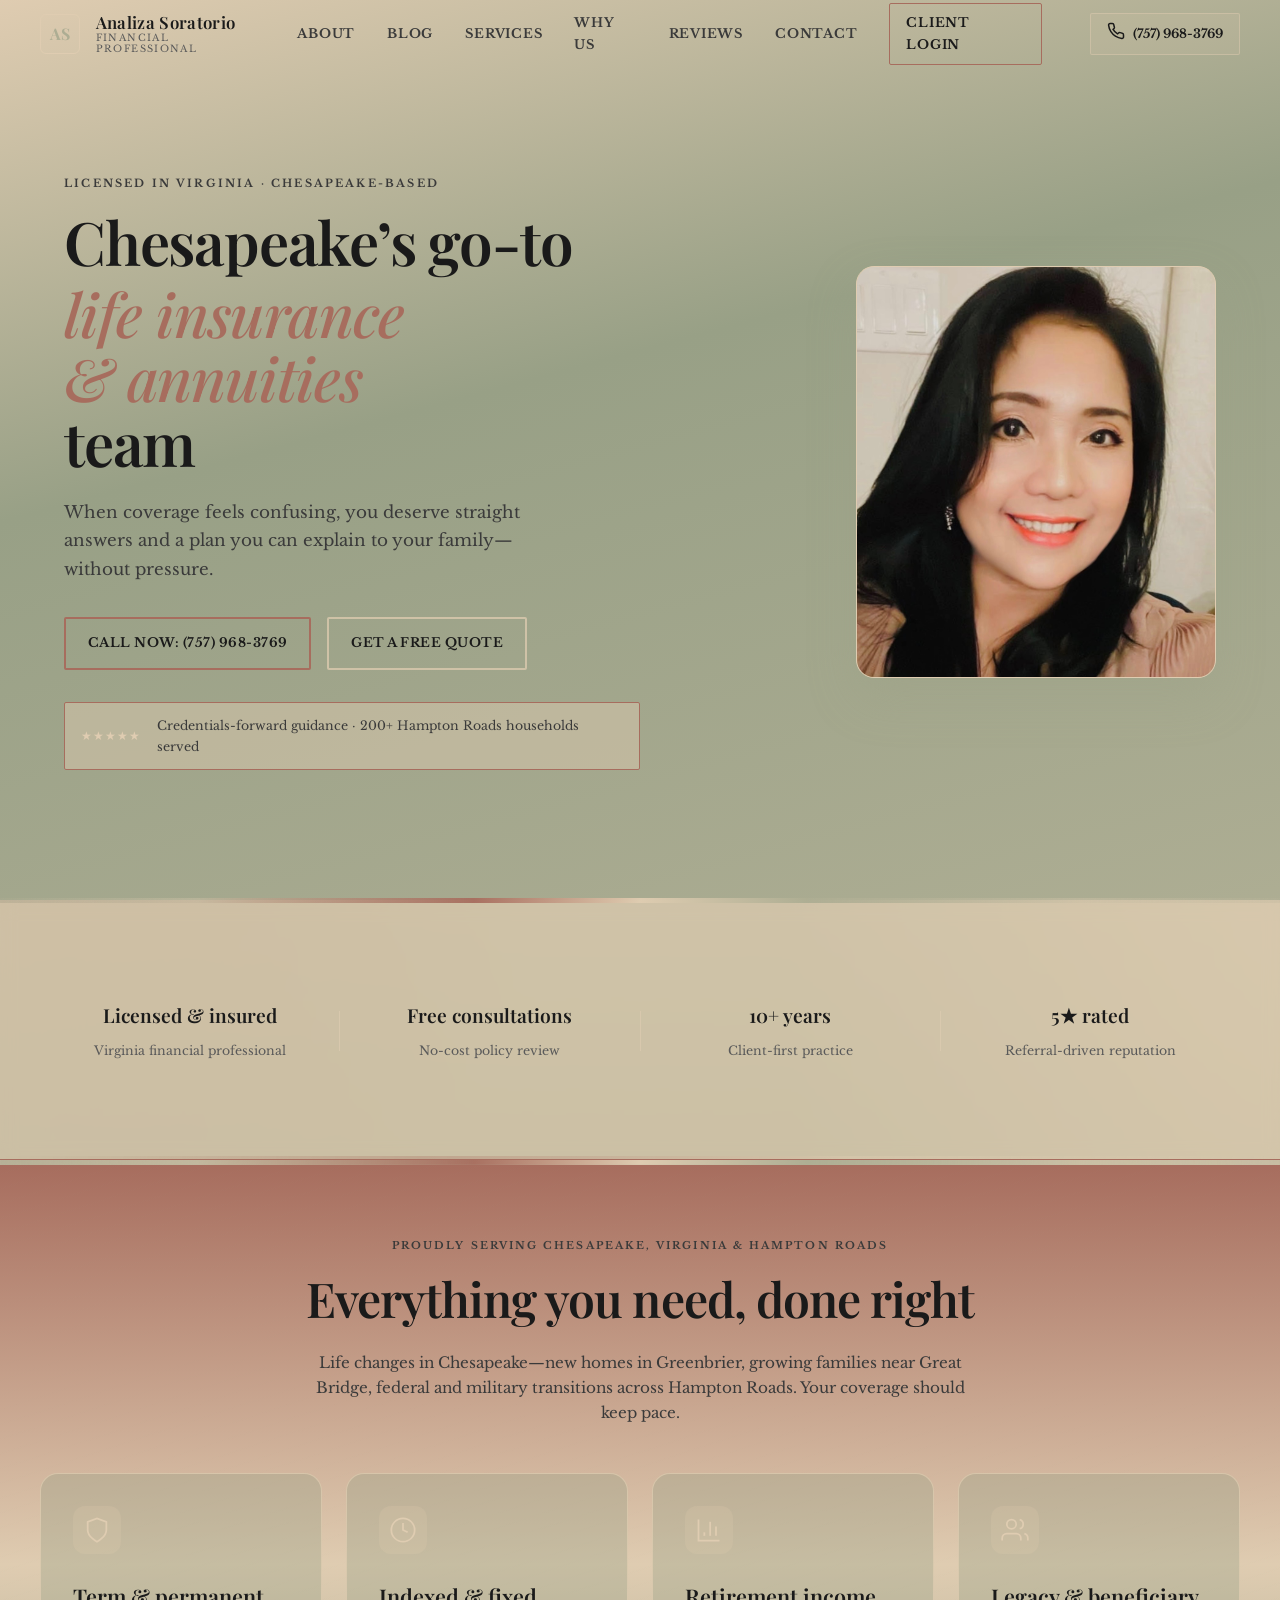
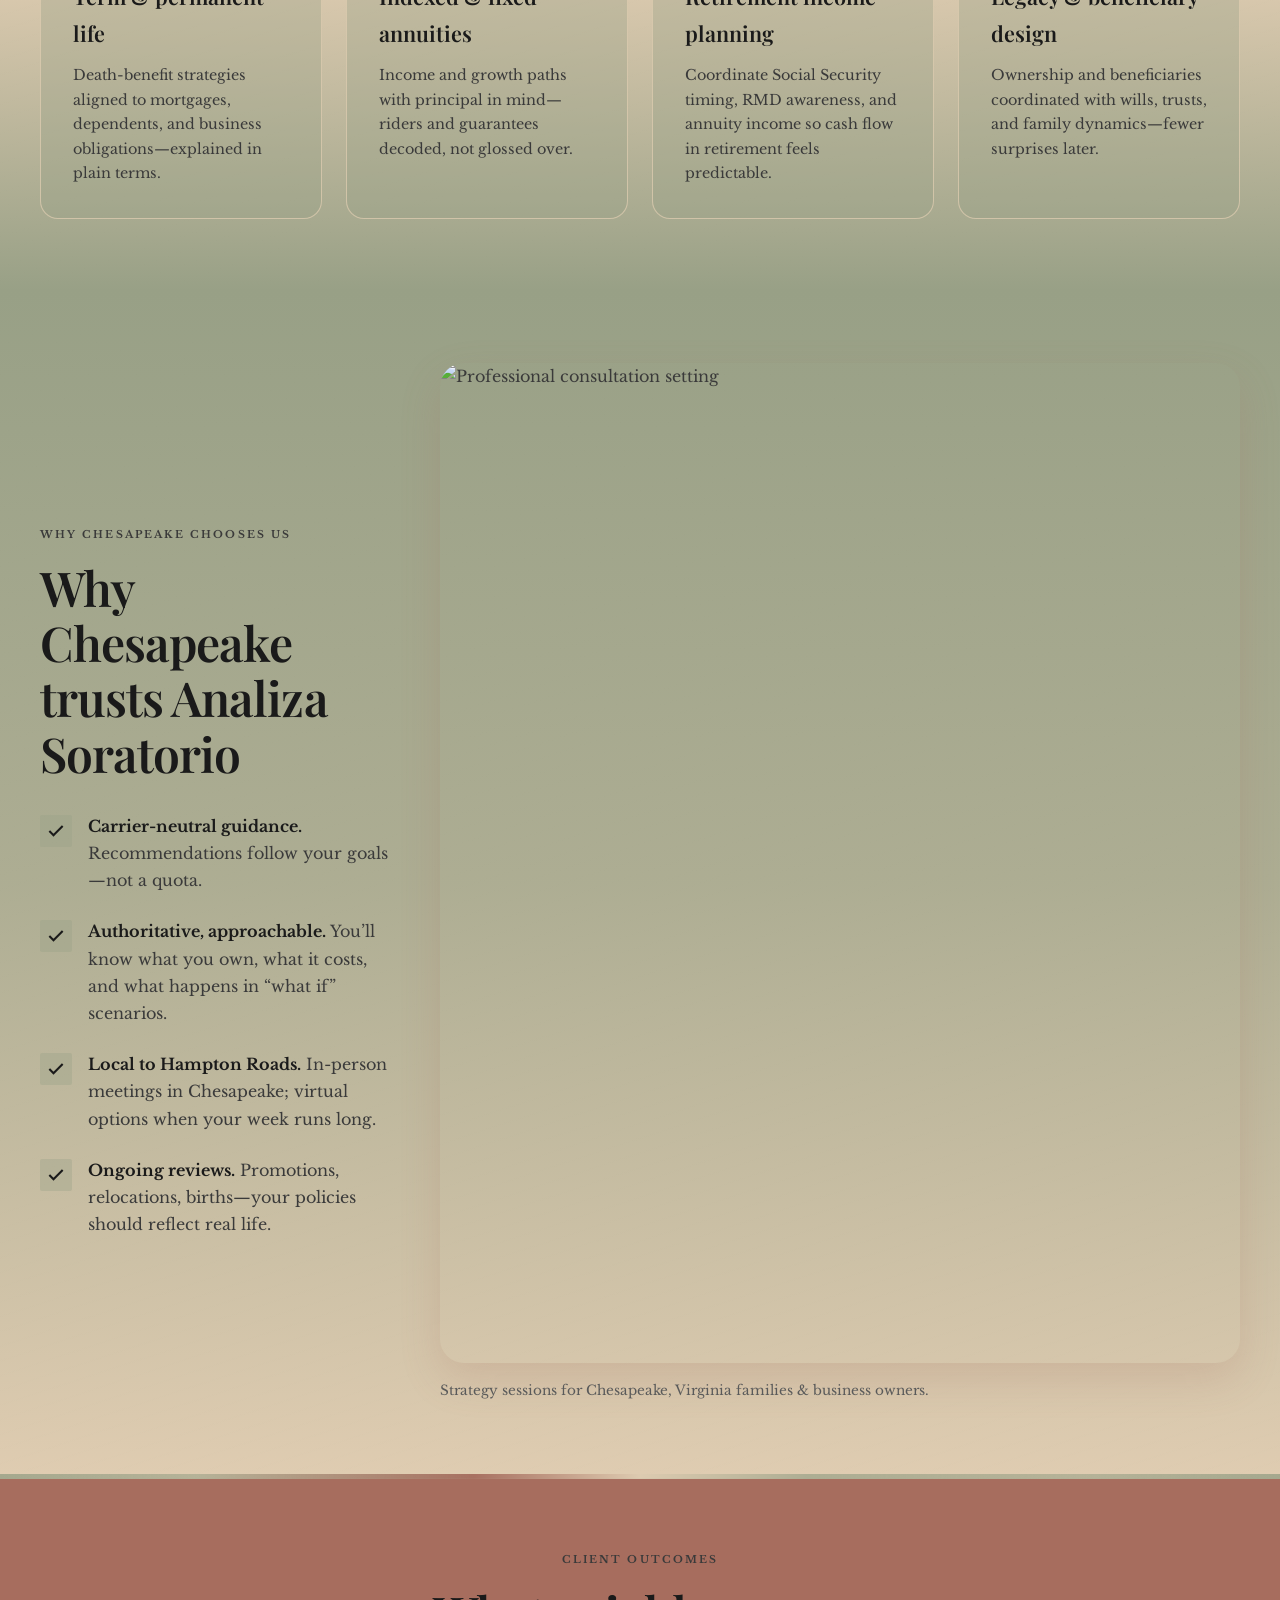
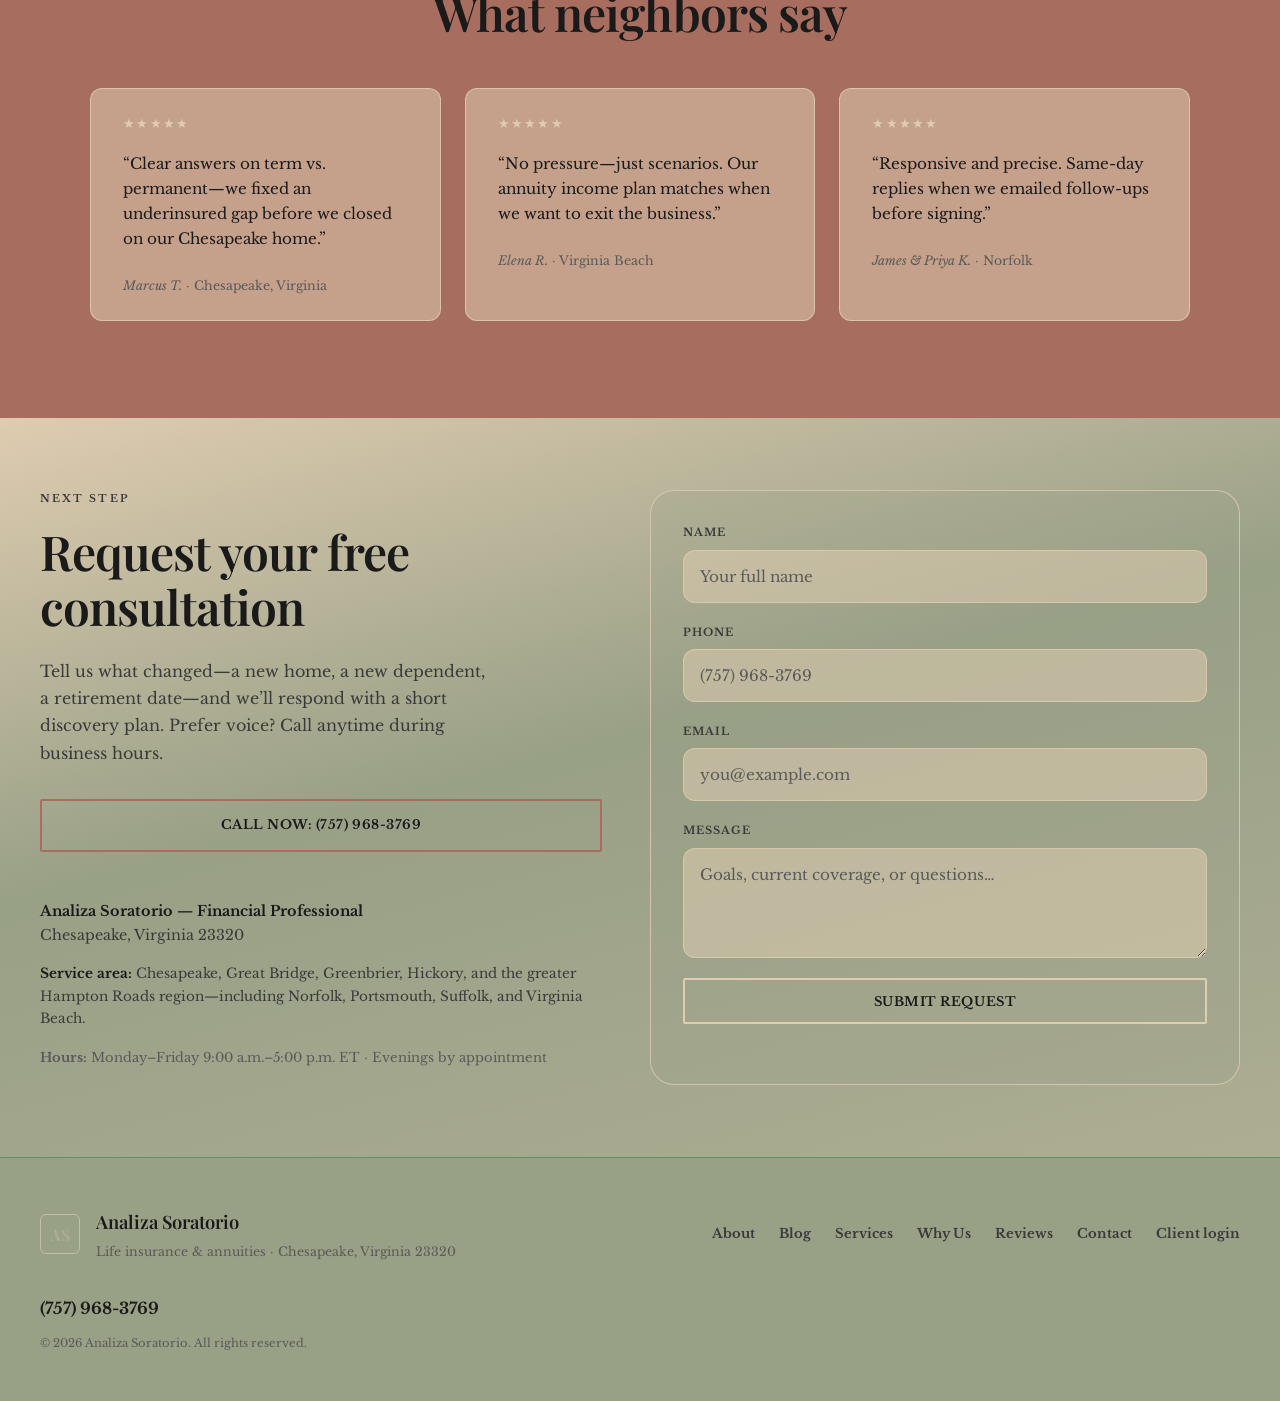
==== commit 600c945c: "Whole-life URL, FormSubmit leads, homepage palette, redirects - Rename primary about content to whol" ====
--- a/public/index.html
+++ b/public/index.html
@@ -10,7 +10,7 @@
   <link href="https://fonts.googleapis.com/css2?family=Libre+Baskerville:ital,wght@0,400;0,700;1,400&family=Playfair+Display:ital,wght@0,500;0,600;0,700;1,500&display=swap" rel="stylesheet" />
   <link rel="stylesheet" href="styles.css" />
 </head>
-<body>
+<body class="page-home">
   <a class="skip-link" href="#main">Skip to main content</a>
 
   <header class="site-header" id="site-header" role="banner">
@@ -23,7 +23,7 @@
         </span>
       </a>
       <nav class="nav" aria-label="Primary">
-        <a href="about.html">About</a>
+        <a href="whole-life-insurance.html">About</a>
         <a href="blog.html">Blog</a>
         <a href="#services">Services</a>
         <a href="#why">Why Us</a>
@@ -42,7 +42,7 @@
       </button>
     </div>
     <div class="mobile-nav" id="mobile-nav" hidden>
-      <a href="about.html">About</a>
+      <a href="whole-life-insurance.html">About</a>
       <a href="blog.html">Blog</a>
       <a href="#services">Services</a>
       <a href="#why">Why Us</a>
@@ -256,7 +256,7 @@
         </div>
       </div>
       <nav class="footer-nav" aria-label="Footer">
-        <a href="about.html">About</a>
+        <a href="whole-life-insurance.html">About</a>
         <a href="blog.html">Blog</a>
         <a href="#services">Services</a>
         <a href="#why">Why Us</a>
--- a/public/styles.css
+++ b/public/styles.css
@@ -91,6 +91,36 @@
     rgba(167, 109, 94, 0.08) 14px,
     rgba(167, 109, 94, 0.08) 15px
   );
+}
+
+/* Homepage only: beige wash at top, sage emphasis toward footer (inverse of default page backdrop) */
+.page-home {
+  background-color: var(--palette-honey);
+  background-image:
+    radial-gradient(ellipse 90% 60% at 10% 0%, rgba(167, 109, 94, 0.3), transparent 50%),
+    radial-gradient(ellipse 70% 50% at 100% 20%, rgba(223, 204, 177, 0.5), transparent 55%),
+    linear-gradient(180deg, var(--palette-honey) 0%, var(--palette-sage) 42%, var(--palette-mint) 100%);
+}
+
+.page-home .hero {
+  background: linear-gradient(
+    165deg,
+    var(--palette-honey) 0%,
+    var(--palette-sage) 42%,
+    var(--palette-mint) 100%
+  );
+}
+
+.page-home .contact {
+  background: linear-gradient(165deg, var(--palette-honey) 0%, var(--palette-sage) 45%, var(--palette-mint) 100%);
+}
+
+.page-home .site-footer {
+  background: var(--palette-sage);
+}
+
+.page-home .logo-mark--footer {
+  border-color: rgba(223, 204, 177, 0.65);
 }
 
 .skip-link {
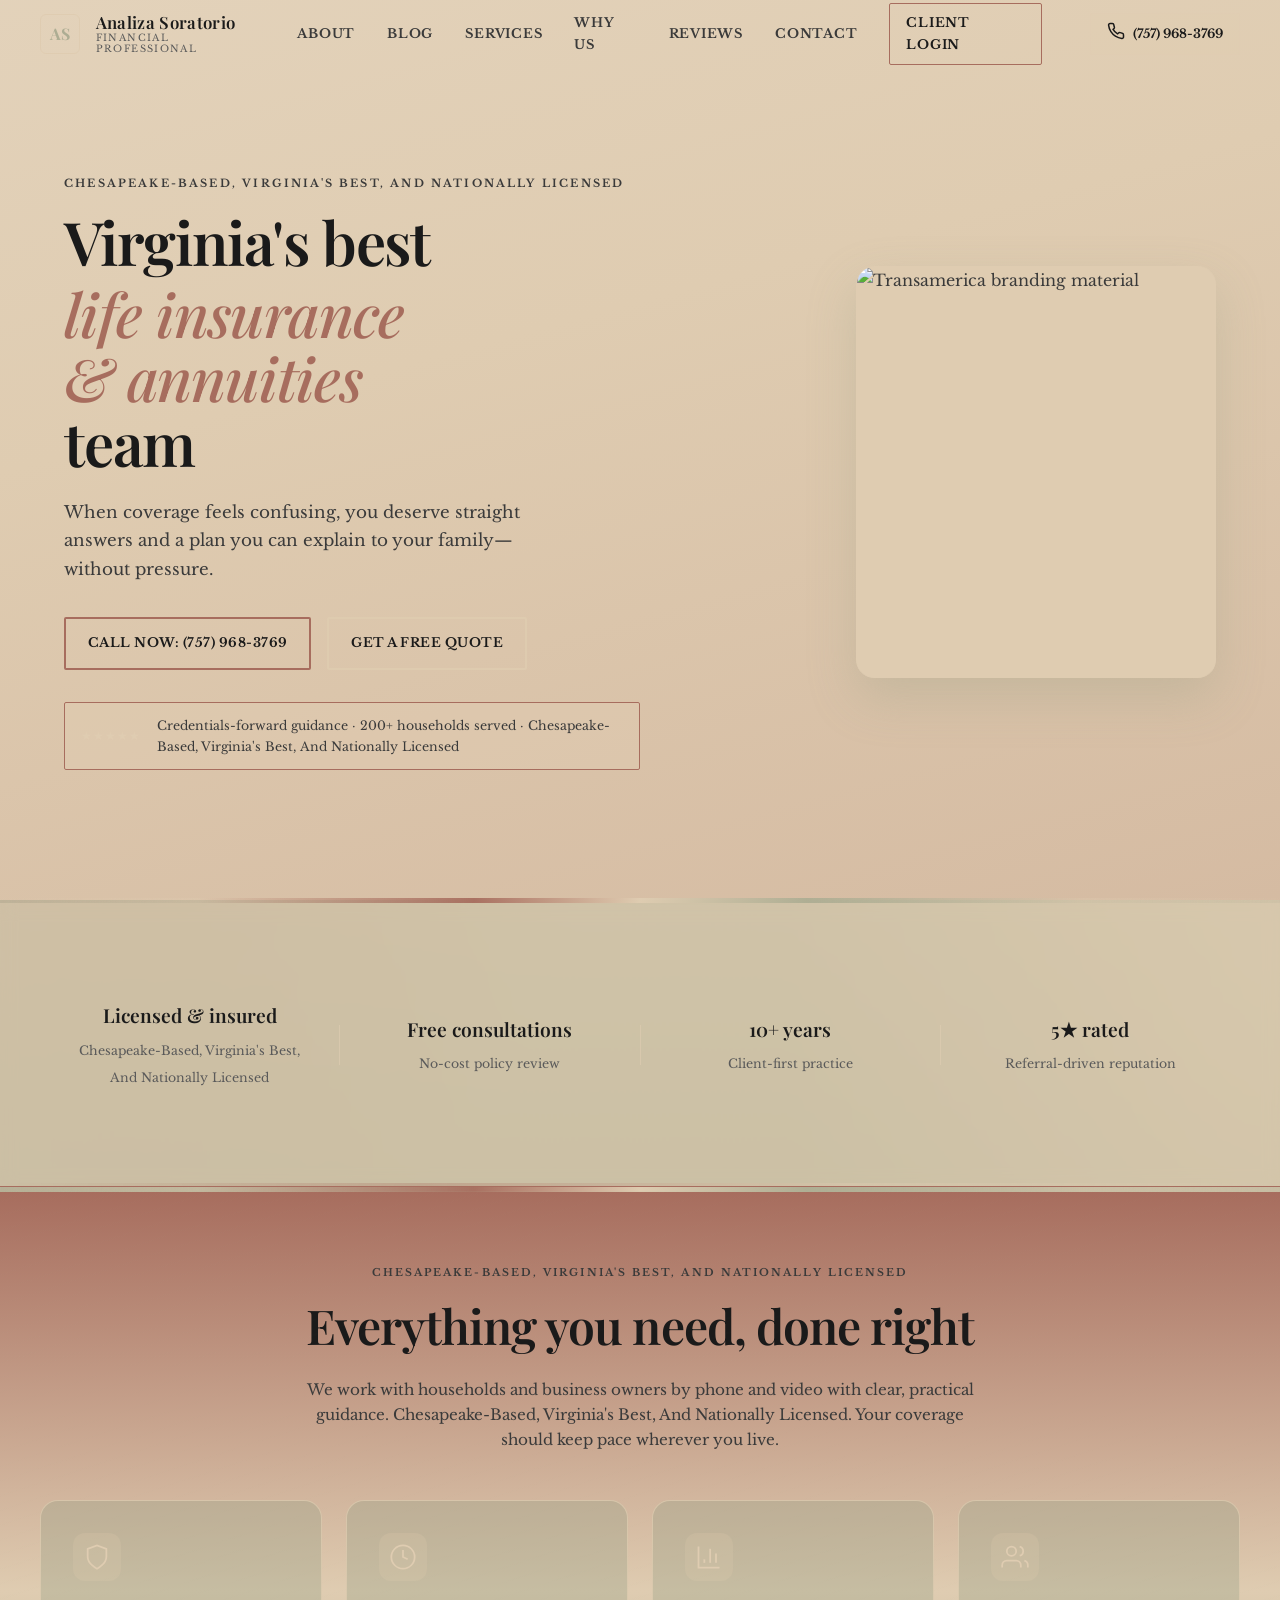
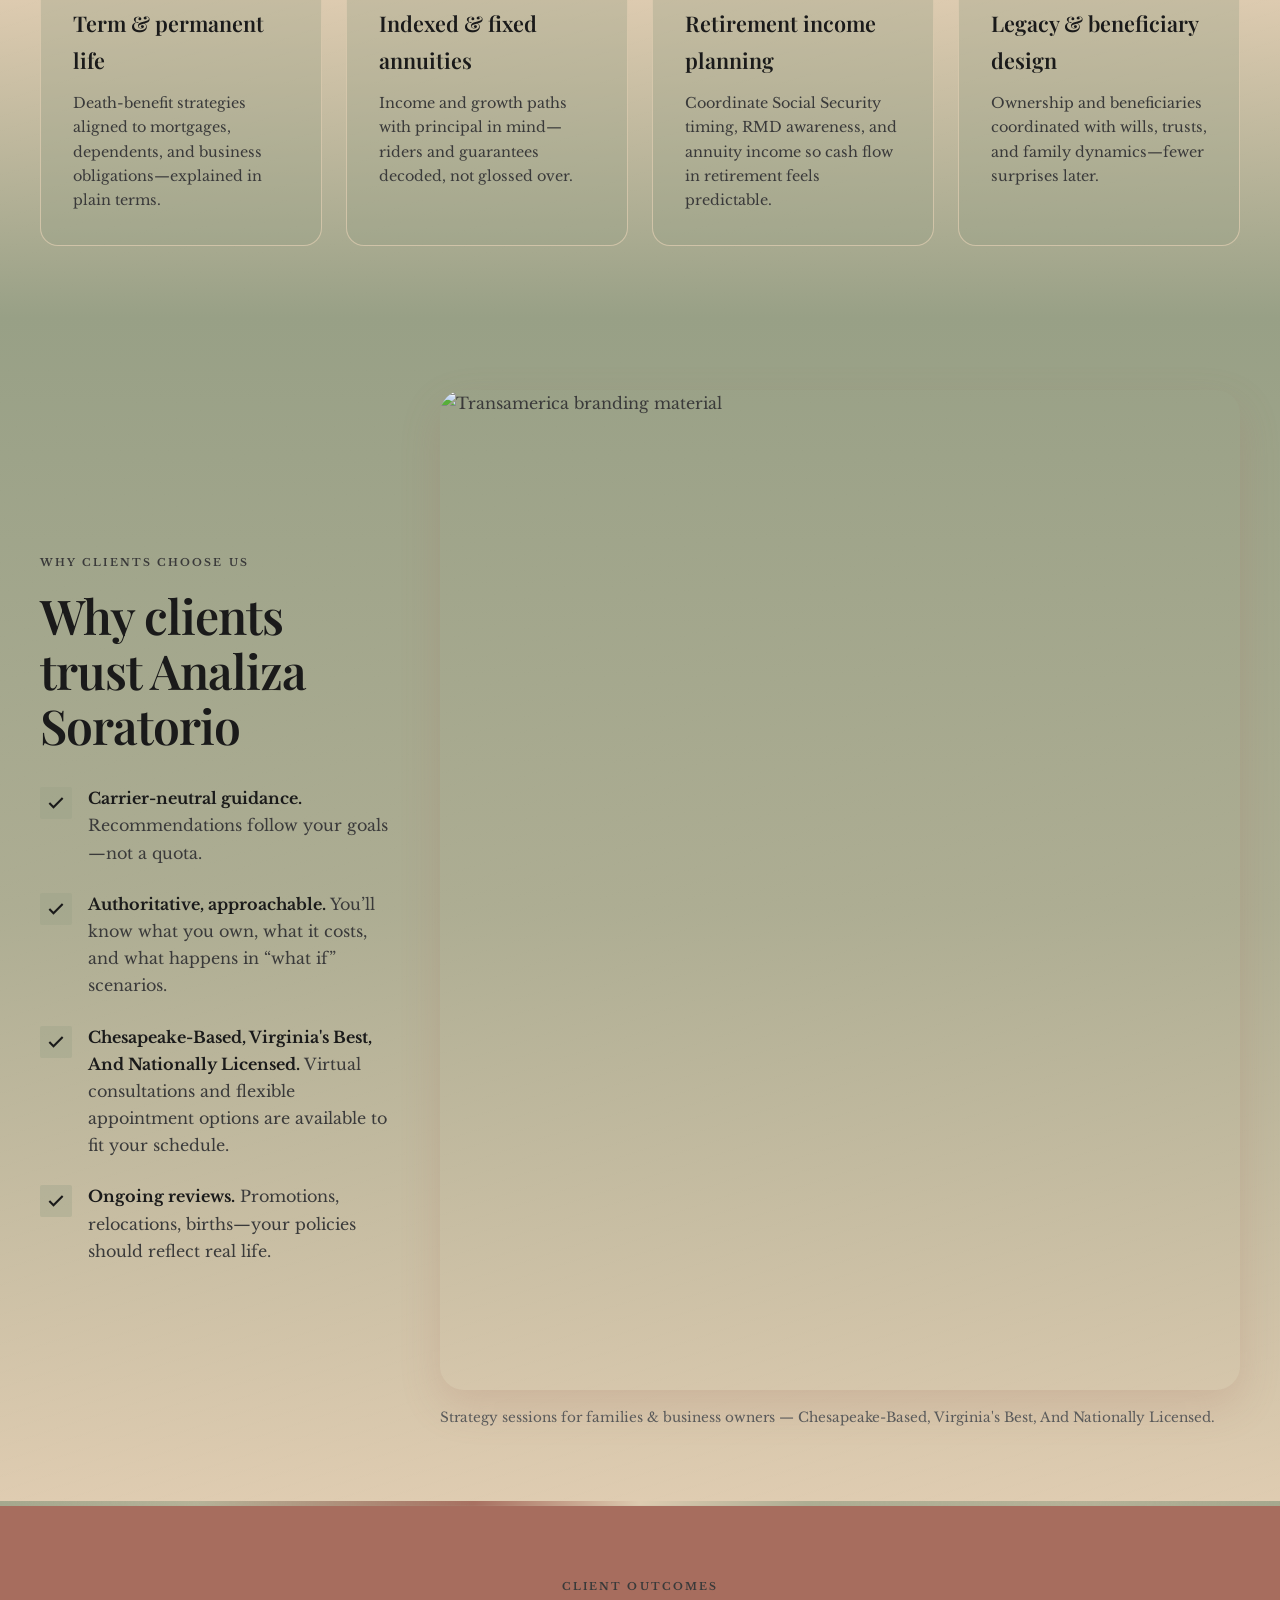
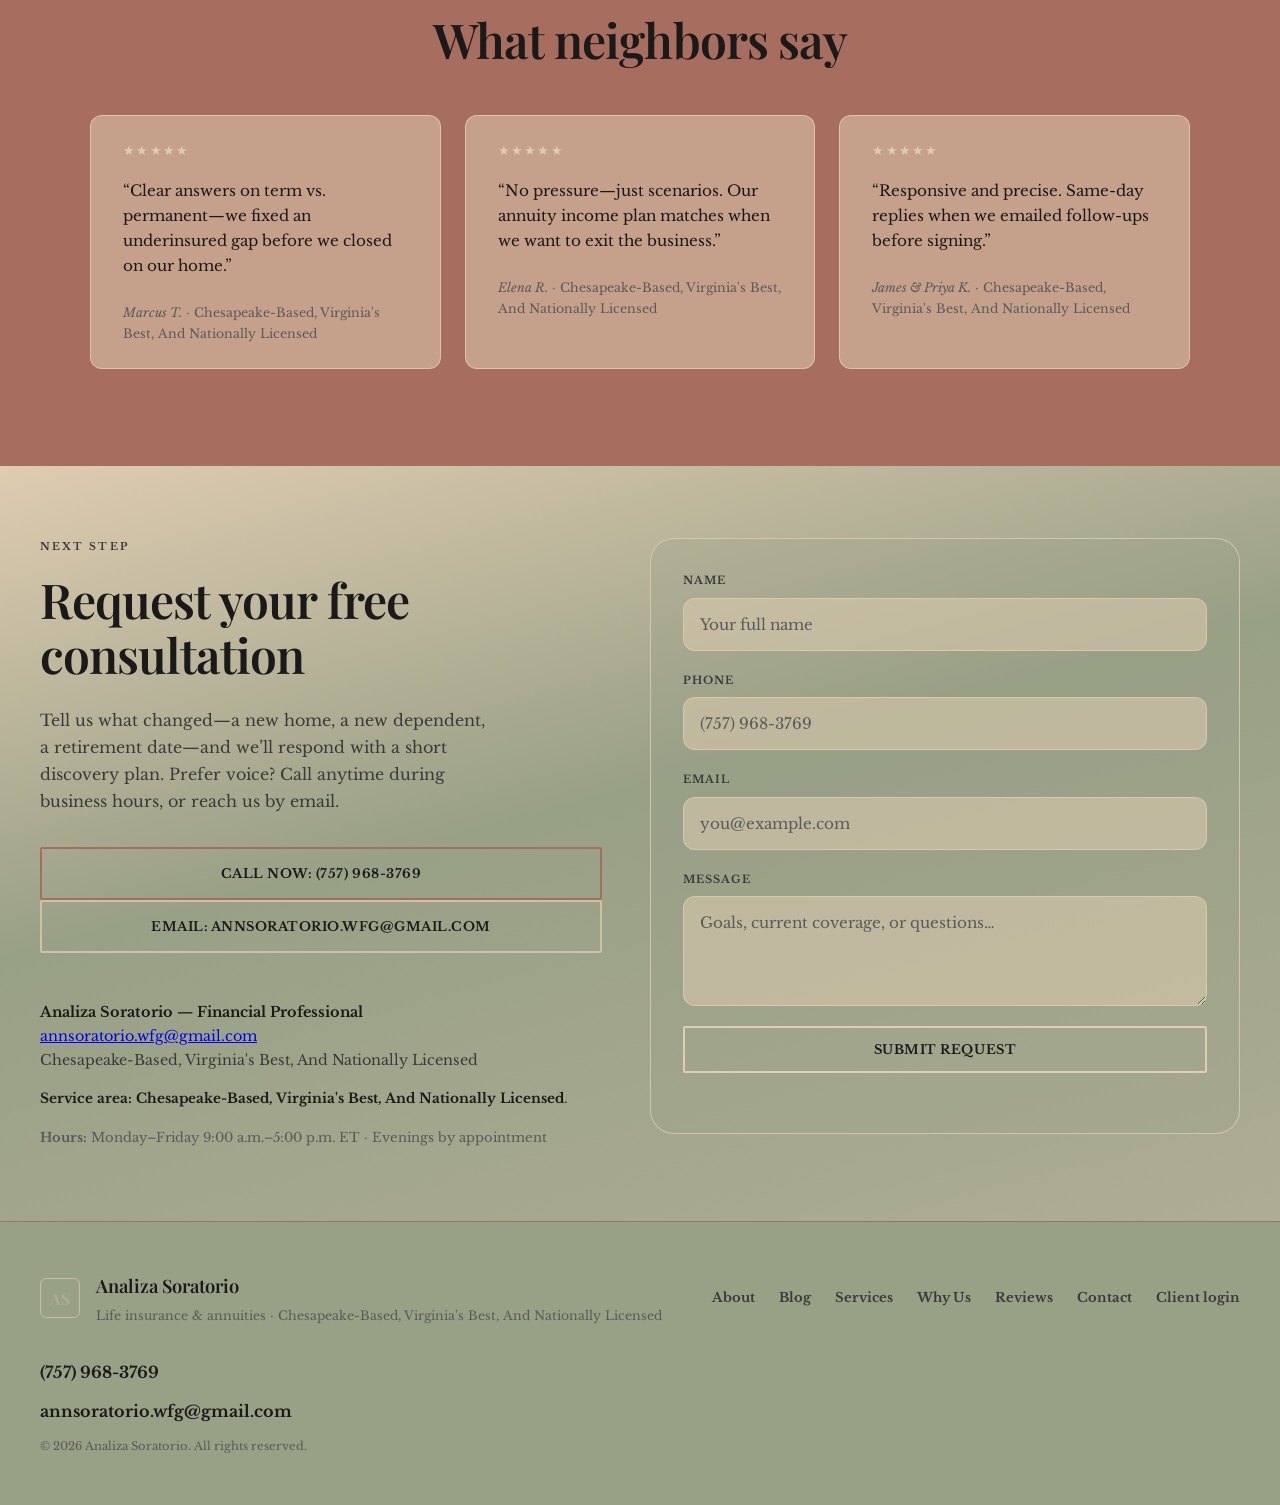
==== commit bb634c7a: "Update location messaging and branding imagery across site. Standardize location/service-area langua" ====
--- a/public/index.html
+++ b/public/index.html
@@ -3,8 +3,8 @@
 <head>
   <meta charset="UTF-8" />
   <meta name="viewport" content="width=device-width, initial-scale=1.0" />
-  <title>Analiza Soratorio | Life Insurance &amp; Annuities in Chesapeake, Virginia</title>
-  <meta name="description" content="Life insurance and annuities in Chesapeake, VA—clear, carrier-neutral guidance for families and business owners. Call (757) 968-3769 for a free consultation." />
+  <title>Analiza Soratorio | Chesapeake-Based, Virginia's Best, And Nationally Licensed</title>
+  <meta name="description" content="Life insurance and annuities from Analiza Soratorio — Chesapeake-Based, Virginia's Best, And Nationally Licensed. Clear, carrier-neutral guidance for families and business owners. Call (757) 968-3769 or email annsoratorio.wfg@gmail.com." />
   <link rel="preconnect" href="https://fonts.googleapis.com" />
   <link rel="preconnect" href="https://fonts.gstatic.com" crossorigin />
   <link href="https://fonts.googleapis.com/css2?family=Libre+Baskerville:ital,wght@0,400;0,700;1,400&family=Playfair+Display:ital,wght@0,500;0,600;0,700;1,500&display=swap" rel="stylesheet" />
@@ -58,9 +58,9 @@
       <div class="hero-shell">
         <div class="hero-layout">
           <div class="hero-copy">
-            <p class="hero-eyebrow hero-reveal" style="--d:0.05s">Licensed in Virginia · Chesapeake-based</p>
+            <p class="hero-eyebrow hero-reveal" style="--d:0.05s">Chesapeake-Based, Virginia's Best, And Nationally Licensed</p>
             <h1 id="hero-heading" class="hero-title hero-reveal" style="--d:0.12s">
-              Chesapeake’s go-to <span class="hero-title-accent">life insurance &amp; annuities</span> team
+              Virginia's best <span class="hero-title-accent">life insurance &amp; annuities</span> team
             </h1>
             <p class="hero-lede hero-reveal" style="--d:0.22s">
               When coverage feels confusing, you deserve straight answers and a plan you can explain to your family—without pressure.
@@ -73,12 +73,12 @@
             </div>
             <div class="hero-badge hero-reveal" style="--d:0.42s" role="status">
               <span class="hero-badge-stars" aria-hidden="true">★★★★★</span>
-              <span>Credentials-forward guidance · 200+ Hampton Roads households served</span>
+              <span>Credentials-forward guidance · 200+ households served · Chesapeake-Based, Virginia's Best, And Nationally Licensed</span>
             </div>
           </div>
           <div class="hero-media">
             <div class="hero-photo-card">
-              <img src="IMG_9765.jpeg" alt="" width="700" height="800" class="hero-photo" fetchpriority="high" decoding="async" />
+              <img src="https://logo.clearbit.com/transamerica.com?size=1200" alt="Transamerica branding material" width="700" height="800" class="hero-photo" fetchpriority="high" decoding="async" />
             </div>
           </div>
         </div>
@@ -91,7 +91,7 @@
       <div class="proof-inner">
         <div class="proof-item">
           <strong>Licensed &amp; insured</strong>
-          <span>Virginia financial professional</span>
+          <span>Chesapeake-Based, Virginia's Best, And Nationally Licensed</span>
         </div>
         <div class="proof-divider" aria-hidden="true"></div>
         <div class="proof-item">
@@ -115,9 +115,9 @@
 
     <section class="services has-angle-bg" id="services" aria-labelledby="services-heading">
       <div class="section-head">
-        <p class="section-eyebrow">Proudly serving Chesapeake, Virginia &amp; Hampton Roads</p>
+        <p class="section-eyebrow">Chesapeake-Based, Virginia's Best, And Nationally Licensed</p>
         <h2 id="services-heading" class="section-title">Everything you need, done right</h2>
-        <p class="section-sub">Life changes in Chesapeake—new homes in Greenbrier, growing families near Great Bridge, federal and military transitions across Hampton Roads. Your coverage should keep pace.</p>
+        <p class="section-sub">We work with households and business owners by phone and video with clear, practical guidance. Chesapeake-Based, Virginia's Best, And Nationally Licensed. Your coverage should keep pace wherever you live.</p>
       </div>
       <div class="service-grid">
         <article class="service-card">
@@ -154,8 +154,8 @@
     <section class="why has-angle-bg" id="why" aria-labelledby="why-heading">
       <div class="why-inner">
         <div class="why-copy">
-          <p class="section-eyebrow">Why Chesapeake chooses us</p>
-          <h2 id="why-heading" class="section-title">Why Chesapeake trusts Analiza Soratorio</h2>
+          <p class="section-eyebrow">Why clients choose us</p>
+          <h2 id="why-heading" class="section-title">Why clients trust Analiza Soratorio</h2>
           <ul class="why-list">
             <li>
               <span class="why-check" aria-hidden="true"><svg width="20" height="20" viewBox="0 0 24 24" fill="none" stroke="currentColor" stroke-width="2.5"><path d="M20 6L9 17l-5-5"/></svg></span>
@@ -167,7 +167,7 @@
             </li>
             <li>
               <span class="why-check" aria-hidden="true"><svg width="20" height="20" viewBox="0 0 24 24" fill="none" stroke="currentColor" stroke-width="2.5"><path d="M20 6L9 17l-5-5"/></svg></span>
-              <span><strong>Local to Hampton Roads.</strong> In-person meetings in Chesapeake; virtual options when your week runs long.</span>
+              <span><strong>Chesapeake-Based, Virginia's Best, And Nationally Licensed.</strong> Virtual consultations and flexible appointment options are available to fit your schedule.</span>
             </li>
             <li>
               <span class="why-check" aria-hidden="true"><svg width="20" height="20" viewBox="0 0 24 24" fill="none" stroke="currentColor" stroke-width="2.5"><path d="M20 6L9 17l-5-5"/></svg></span>
@@ -177,8 +177,8 @@
         </div>
         <div class="why-visual">
           <figure class="why-figure">
-            <img src="https://picsum.photos/seed/chesapeakeprofessional/800/1000" alt="Professional consultation setting" width="800" height="1000" loading="lazy" decoding="async" />
-            <figcaption class="why-caption">Strategy sessions for Chesapeake, Virginia families &amp; business owners.</figcaption>
+            <img src="https://logo.clearbit.com/transamerica.com?size=1000" alt="Transamerica branding material" width="800" height="1000" loading="lazy" decoding="async" />
+            <figcaption class="why-caption">Strategy sessions for families &amp; business owners — Chesapeake-Based, Virginia's Best, And Nationally Licensed.</figcaption>
           </figure>
         </div>
       </div>
@@ -194,18 +194,18 @@
       <div class="testimonial-grid">
         <blockquote class="testimonial-card">
           <div class="stars" aria-label="5 out of 5 stars">★★★★★</div>
-          <p class="testimonial-quote">“Clear answers on term vs. permanent—we fixed an underinsured gap before we closed on our Chesapeake home.”</p>
-          <footer><cite>Marcus T.</cite> · Chesapeake, Virginia</footer>
+          <p class="testimonial-quote">“Clear answers on term vs. permanent—we fixed an underinsured gap before we closed on our home.”</p>
+          <footer><cite>Marcus T.</cite> · Chesapeake-Based, Virginia's Best, And Nationally Licensed</footer>
         </blockquote>
         <blockquote class="testimonial-card">
           <div class="stars" aria-label="5 out of 5 stars">★★★★★</div>
           <p class="testimonial-quote">“No pressure—just scenarios. Our annuity income plan matches when we want to exit the business.”</p>
-          <footer><cite>Elena R.</cite> · Virginia Beach</footer>
+          <footer><cite>Elena R.</cite> · Chesapeake-Based, Virginia's Best, And Nationally Licensed</footer>
         </blockquote>
         <blockquote class="testimonial-card">
           <div class="stars" aria-label="5 out of 5 stars">★★★★★</div>
           <p class="testimonial-quote">“Responsive and precise. Same-day replies when we emailed follow-ups before signing.”</p>
-          <footer><cite>James &amp; Priya K.</cite> · Norfolk</footer>
+          <footer><cite>James &amp; Priya K.</cite> · Chesapeake-Based, Virginia's Best, And Nationally Licensed</footer>
         </blockquote>
       </div>
     </section>
@@ -215,13 +215,15 @@
         <div class="contact-intro">
           <p class="section-eyebrow">Next step</p>
           <h2 id="contact-heading" class="section-title">Request your free consultation</h2>
-          <p class="contact-lede">Tell us what changed—a new home, a new dependent, a retirement date—and we’ll respond with a short discovery plan. Prefer voice? Call anytime during business hours.</p>
+          <p class="contact-lede">Tell us what changed—a new home, a new dependent, a retirement date—and we’ll respond with a short discovery plan. Prefer voice? Call anytime during business hours, or reach us by email.</p>
           <a href="tel:+17579683769" class="btn btn-primary btn-block" aria-label="Call now: 757-968-3769">Call Now: (757) 968-3769</a>
+          <a href="mailto:annsoratorio.wfg@gmail.com" class="btn btn-secondary btn-block">Email: annsoratorio.wfg@gmail.com</a>
           <address class="contact-address">
             <strong>Analiza Soratorio — Financial Professional</strong><br />
-            Chesapeake, Virginia 23320
+            <a href="mailto:annsoratorio.wfg@gmail.com">annsoratorio.wfg@gmail.com</a><br />
+            Chesapeake-Based, Virginia's Best, And Nationally Licensed
           </address>
-          <p class="contact-area"><strong>Service area:</strong> Chesapeake, Great Bridge, Greenbrier, Hickory, and the greater Hampton Roads region—including Norfolk, Portsmouth, Suffolk, and Virginia Beach.</p>
+          <p class="contact-area"><strong>Service area:</strong> <strong>Chesapeake-Based, Virginia's Best, And Nationally Licensed</strong>.</p>
           <p class="contact-hours"><strong>Hours:</strong> Monday–Friday 9:00 a.m.–5:00 p.m. ET · Evenings by appointment</p>
         </div>
         <form class="quote-form" id="quote-form" method="post" aria-label="Request a free insurance consultation">
@@ -252,7 +254,7 @@
         <span class="logo-mark logo-mark--footer" aria-hidden="true">AS</span>
         <div>
           <strong>Analiza Soratorio</strong>
-          <p class="footer-tag">Life insurance &amp; annuities · Chesapeake, Virginia 23320</p>
+          <p class="footer-tag">Life insurance &amp; annuities · Chesapeake-Based, Virginia's Best, And Nationally Licensed</p>
         </div>
       </div>
       <nav class="footer-nav" aria-label="Footer">
@@ -266,6 +268,7 @@
       </nav>
       <div class="footer-contact">
         <a href="tel:+17579683769" aria-label="Call (757) 968-3769">(757) 968-3769</a>
+        <a href="mailto:annsoratorio.wfg@gmail.com" aria-label="Email annsoratorio.wfg@gmail.com">annsoratorio.wfg@gmail.com</a>
         <span class="footer-copy">&copy; <span id="year"></span> Analiza Soratorio. All rights reserved.</span>
       </div>
     </div>
--- a/public/styles.css
+++ b/public/styles.css
@@ -105,9 +105,9 @@
 .page-home .hero {
   background: linear-gradient(
     165deg,
-    var(--palette-honey) 0%,
-    var(--palette-sage) 42%,
-    var(--palette-mint) 100%
+    color-mix(in srgb, var(--palette-honey) 88%, white 12%) 0%,
+    var(--palette-honey) 38%,
+    color-mix(in srgb, var(--palette-honey) 82%, var(--palette-petal) 18%) 100%
   );
 }
 
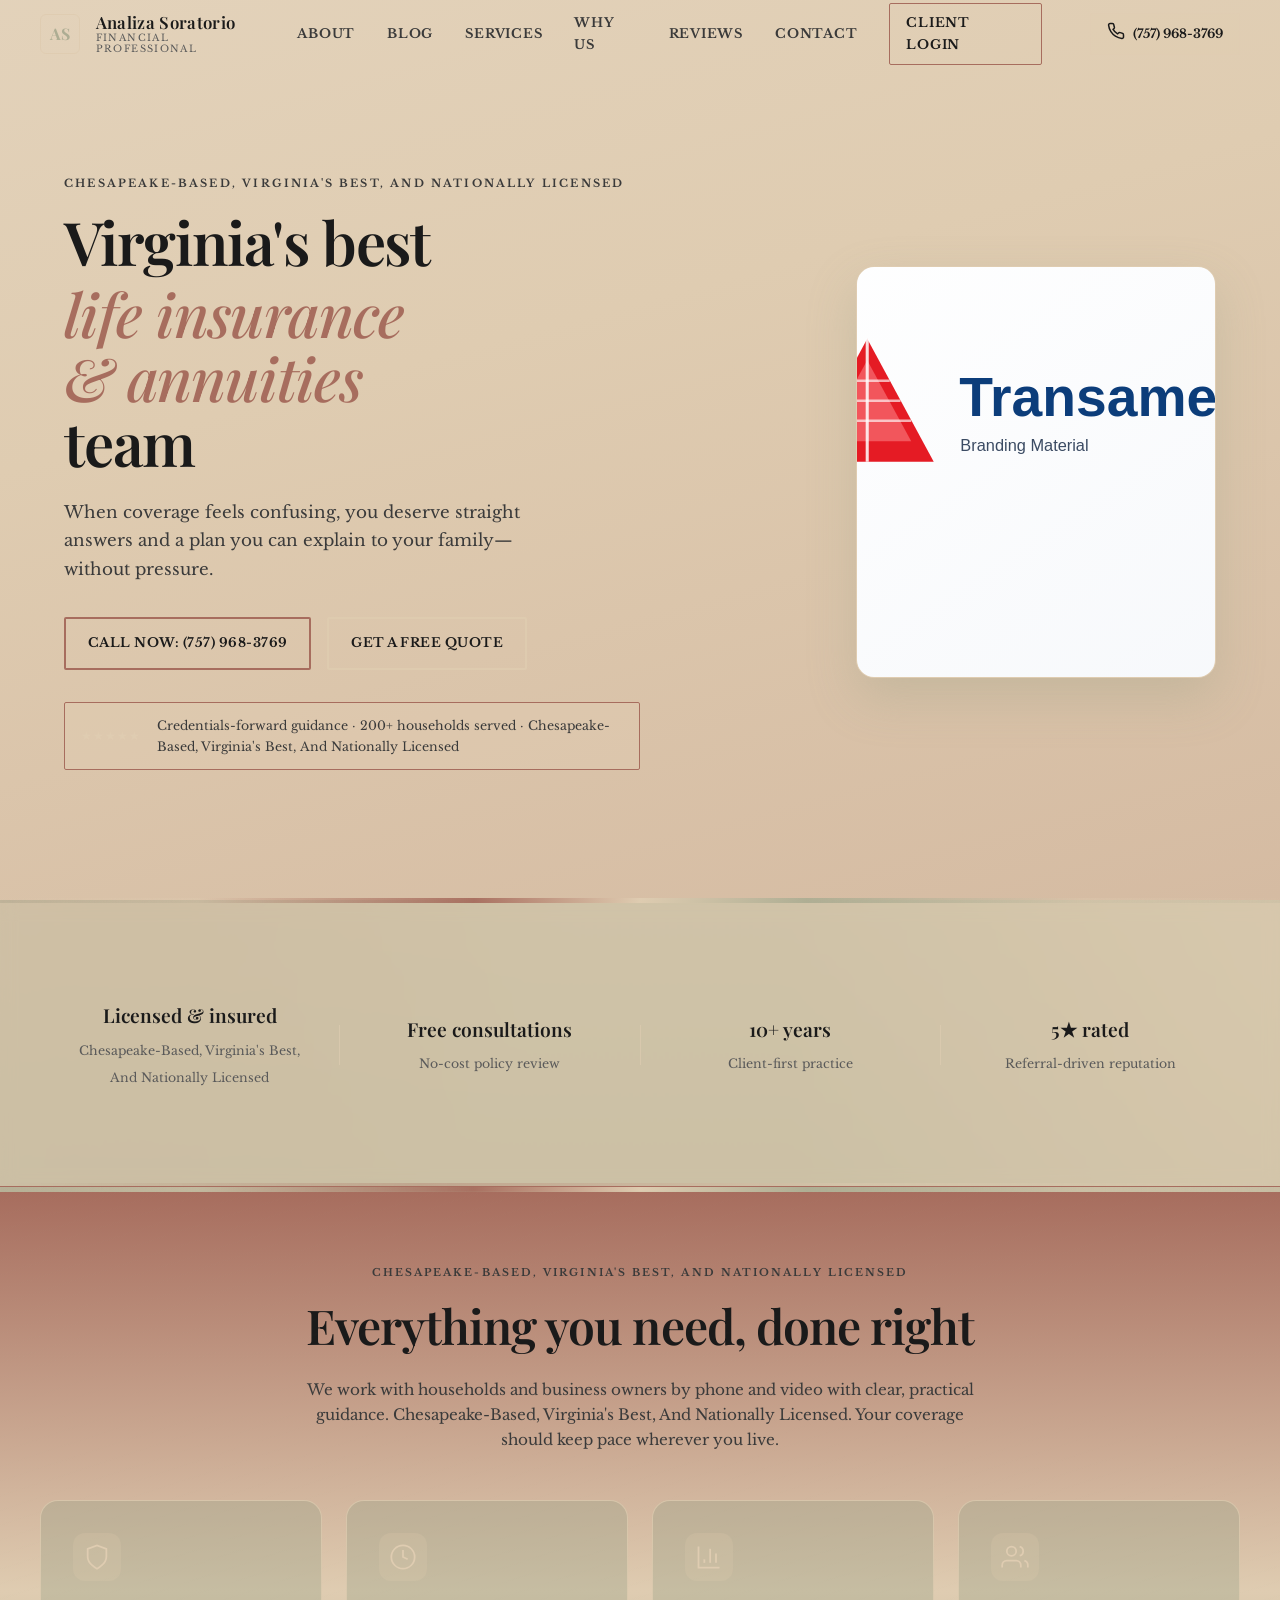
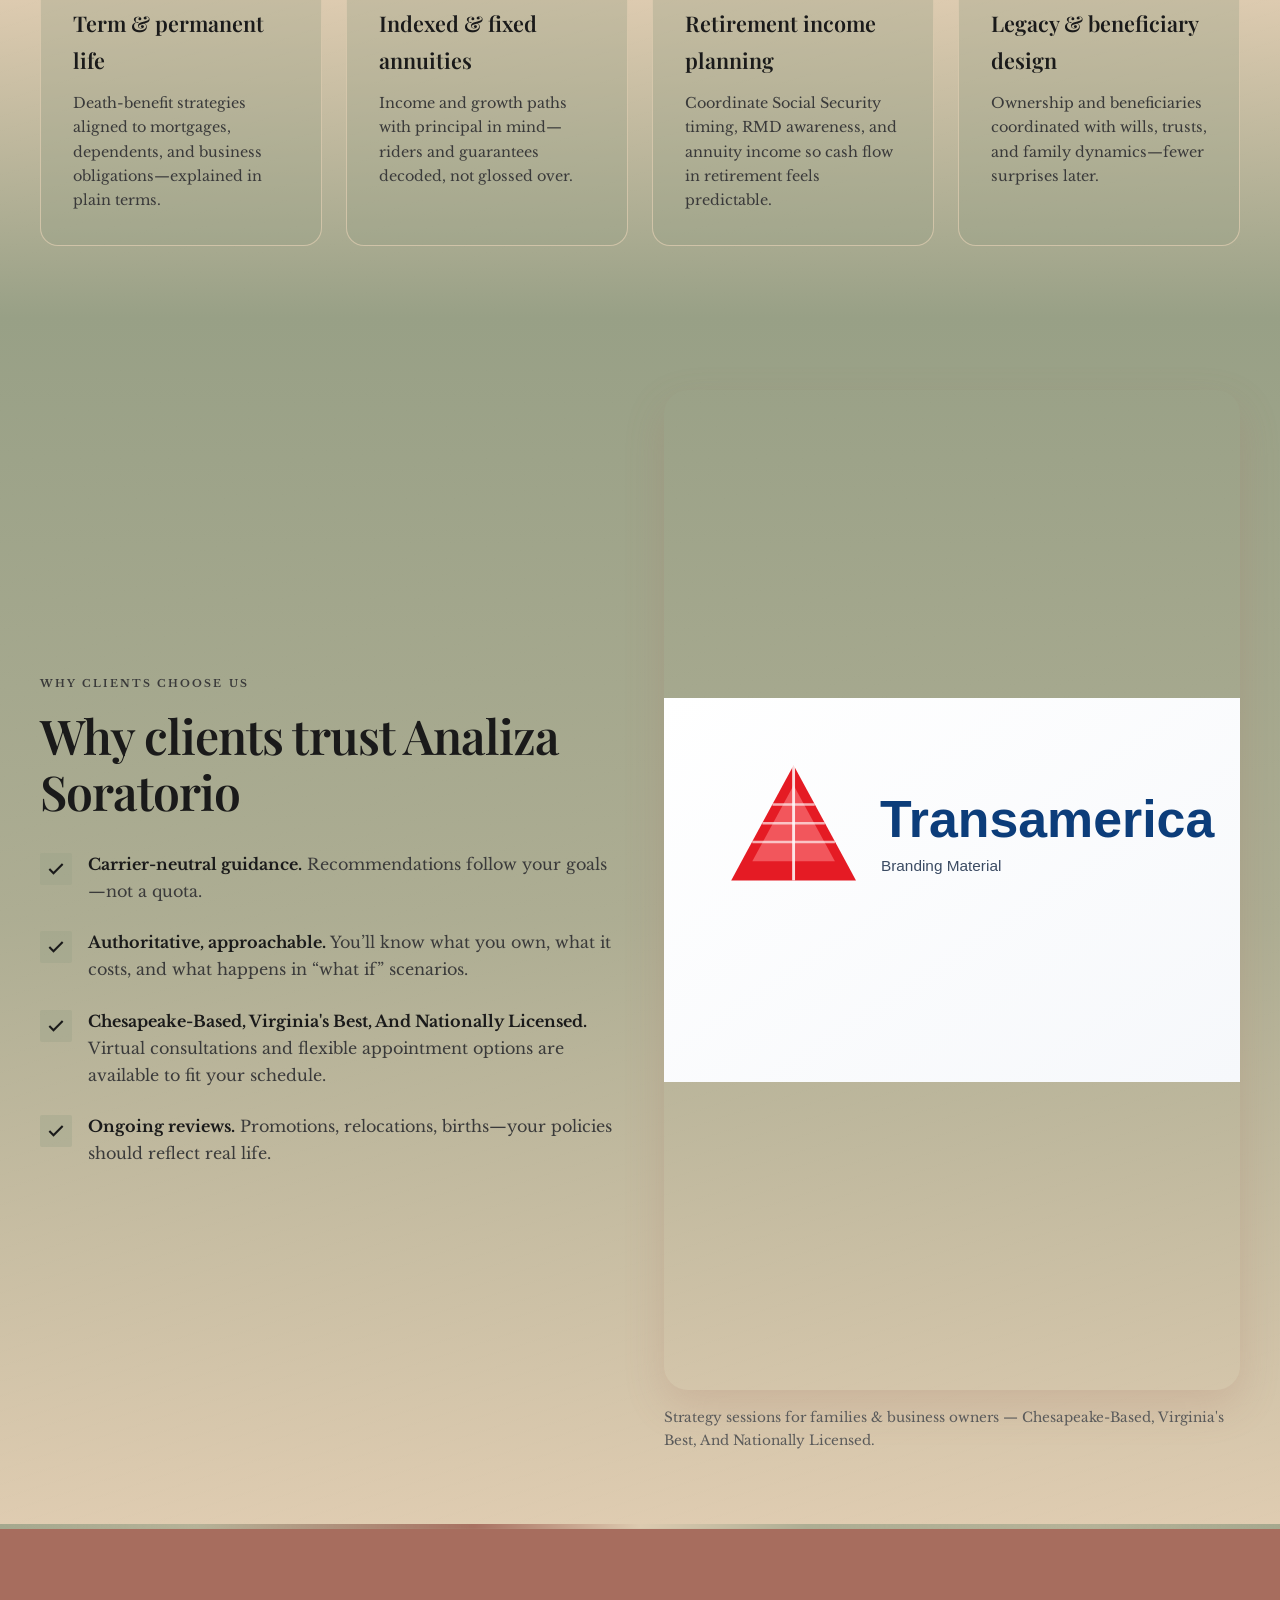
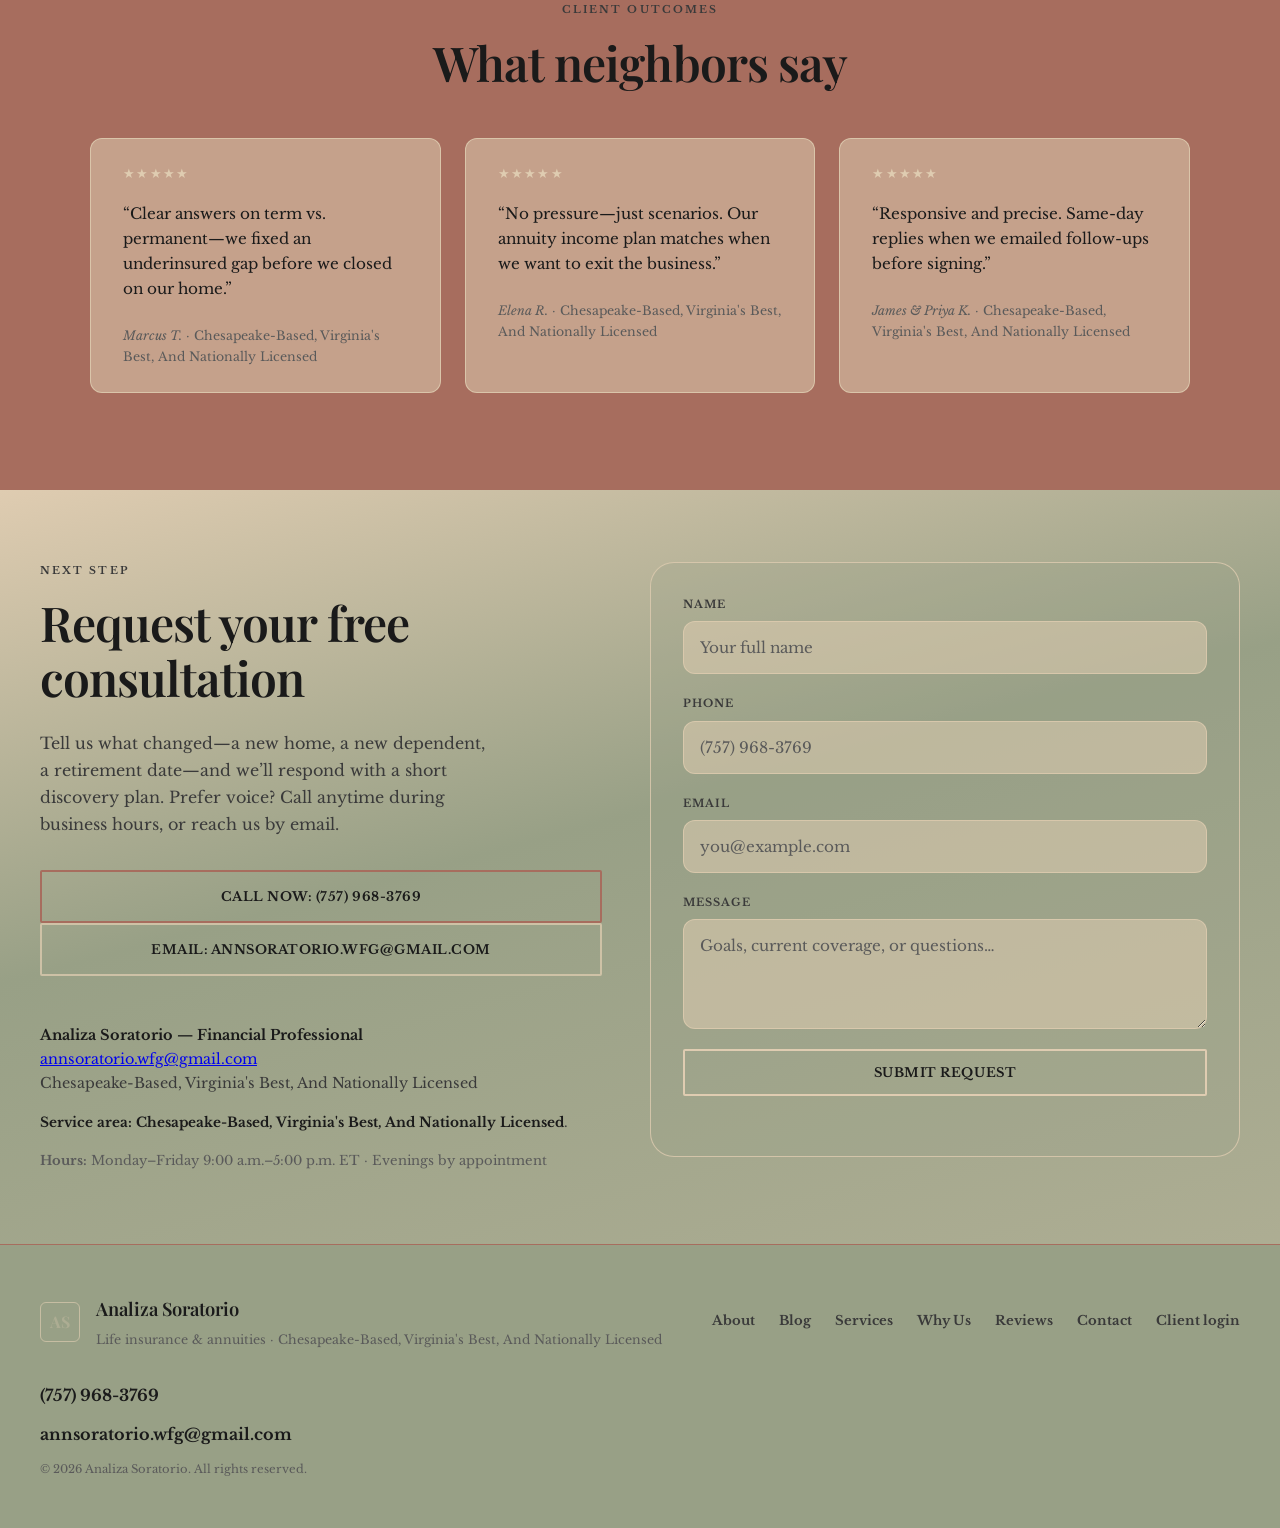
==== commit 5c5f9665: "Fix branding image loading with local Transamerica asset. Replace external image URLs with a local t" ====
--- a/public/index.html
+++ b/public/index.html
@@ -78,7 +78,7 @@
           </div>
           <div class="hero-media">
             <div class="hero-photo-card">
-              <img src="https://logo.clearbit.com/transamerica.com?size=1200" alt="Transamerica branding material" width="700" height="800" class="hero-photo" fetchpriority="high" decoding="async" />
+              <img src="transamerica-branding.svg" alt="Transamerica branding material" width="700" height="800" class="hero-photo" fetchpriority="high" decoding="async" />
             </div>
           </div>
         </div>
@@ -177,7 +177,7 @@
         </div>
         <div class="why-visual">
           <figure class="why-figure">
-            <img src="https://logo.clearbit.com/transamerica.com?size=1000" alt="Transamerica branding material" width="800" height="1000" loading="lazy" decoding="async" />
+            <img src="transamerica-branding.svg" alt="Transamerica branding material" width="800" height="1000" loading="lazy" decoding="async" />
             <figcaption class="why-caption">Strategy sessions for families &amp; business owners — Chesapeake-Based, Virginia's Best, And Nationally Licensed.</figcaption>
           </figure>
         </div>
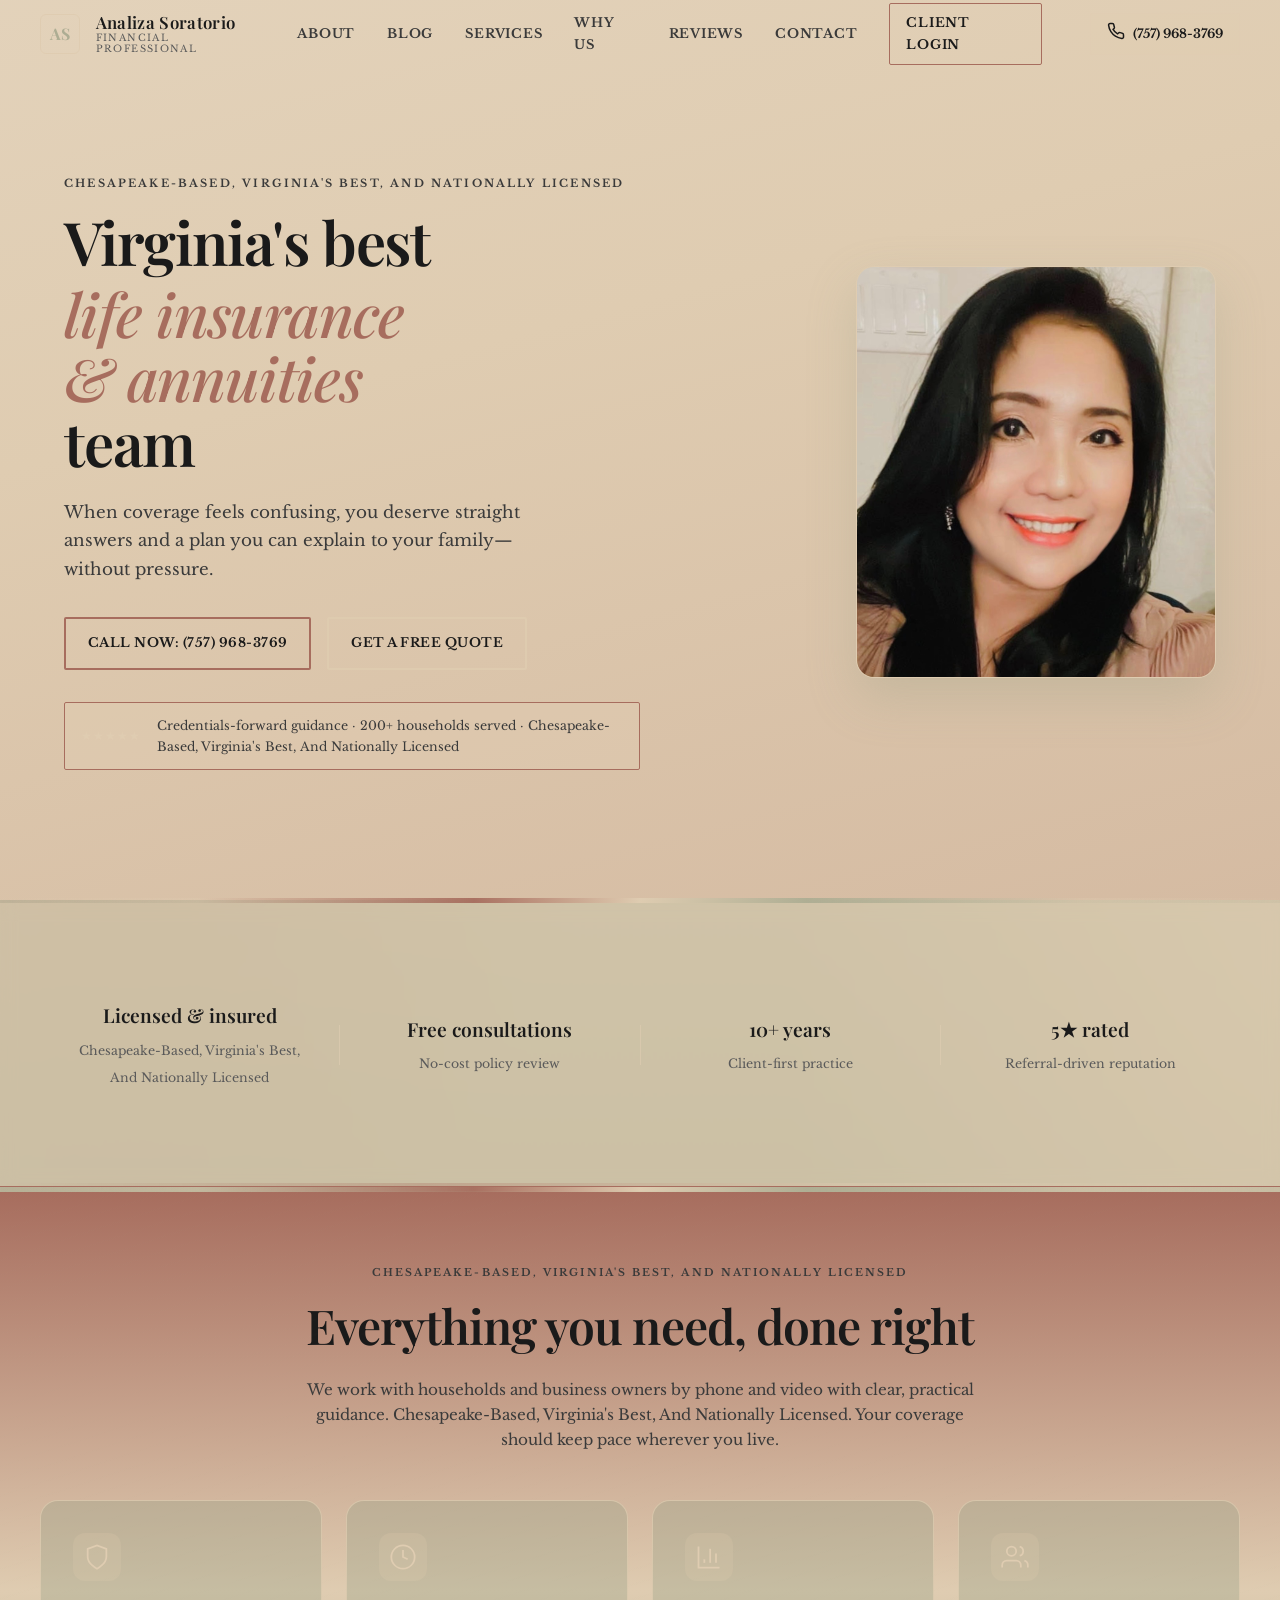
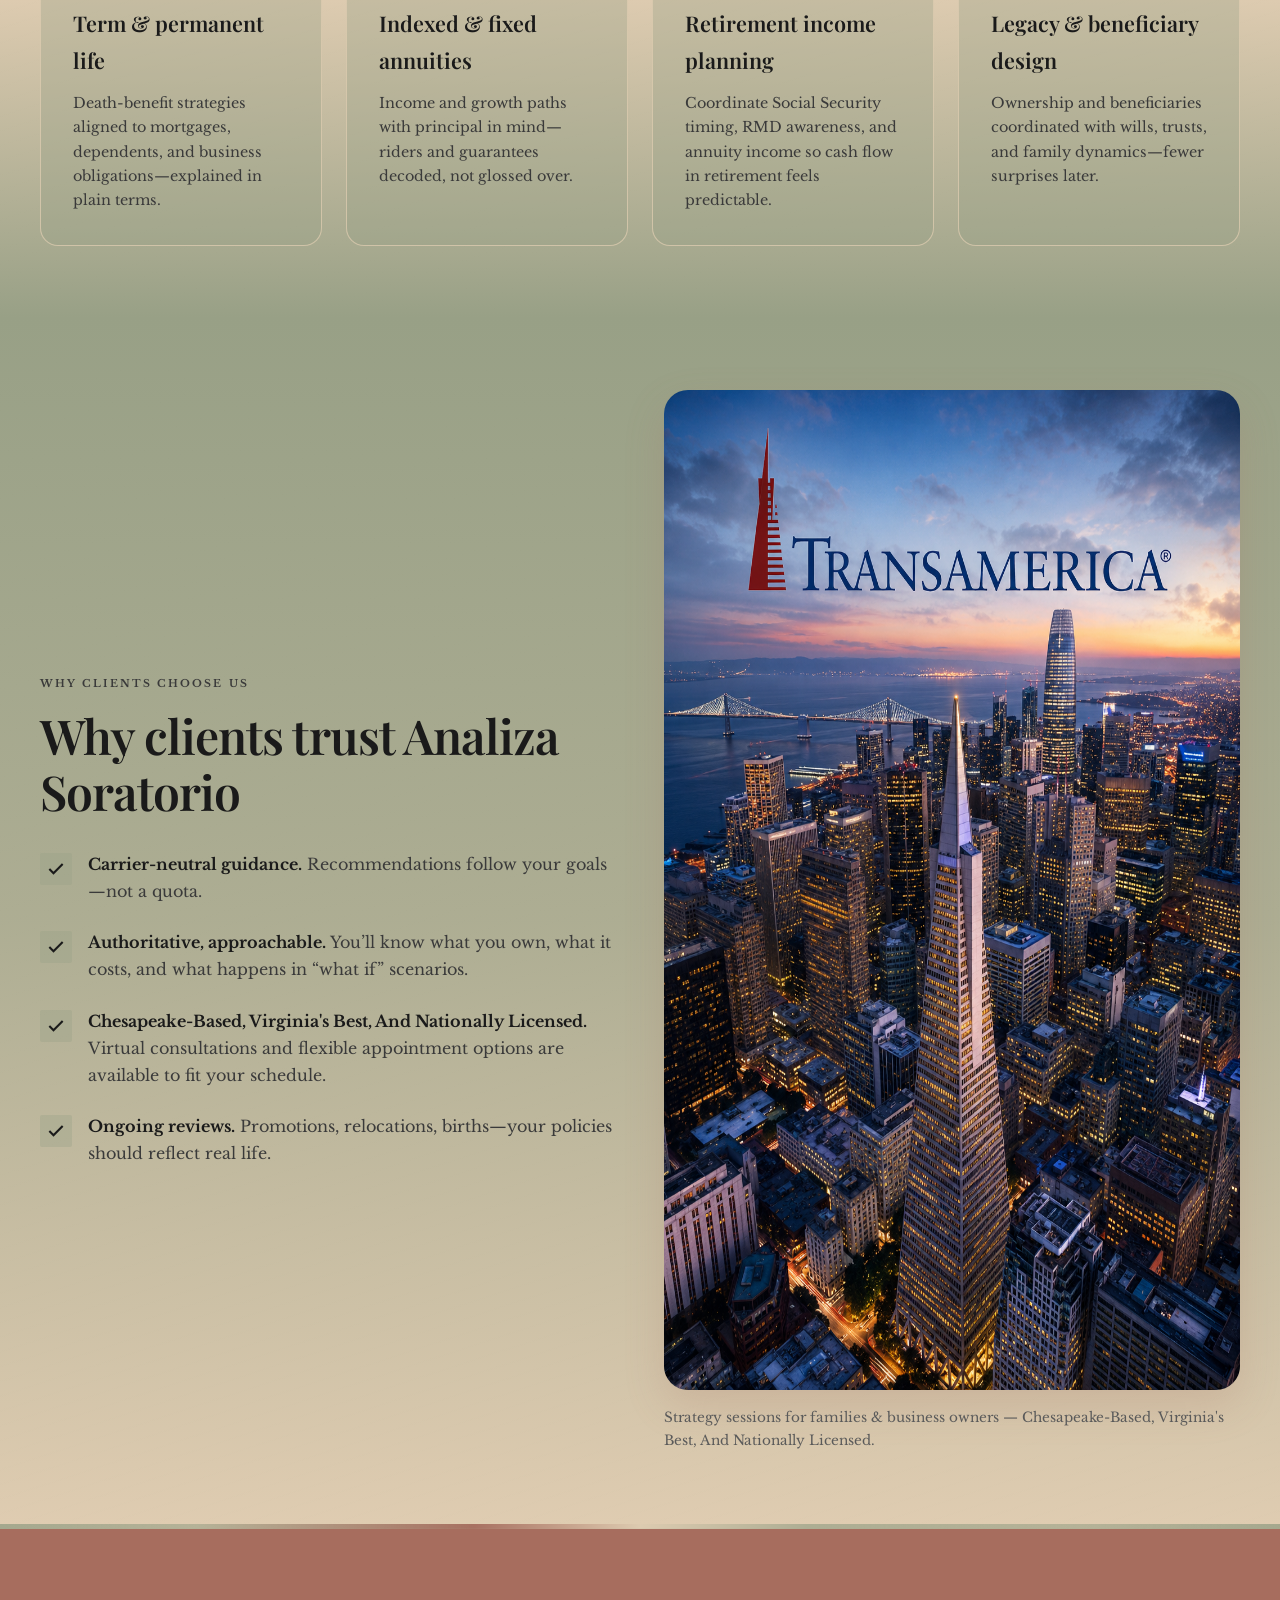
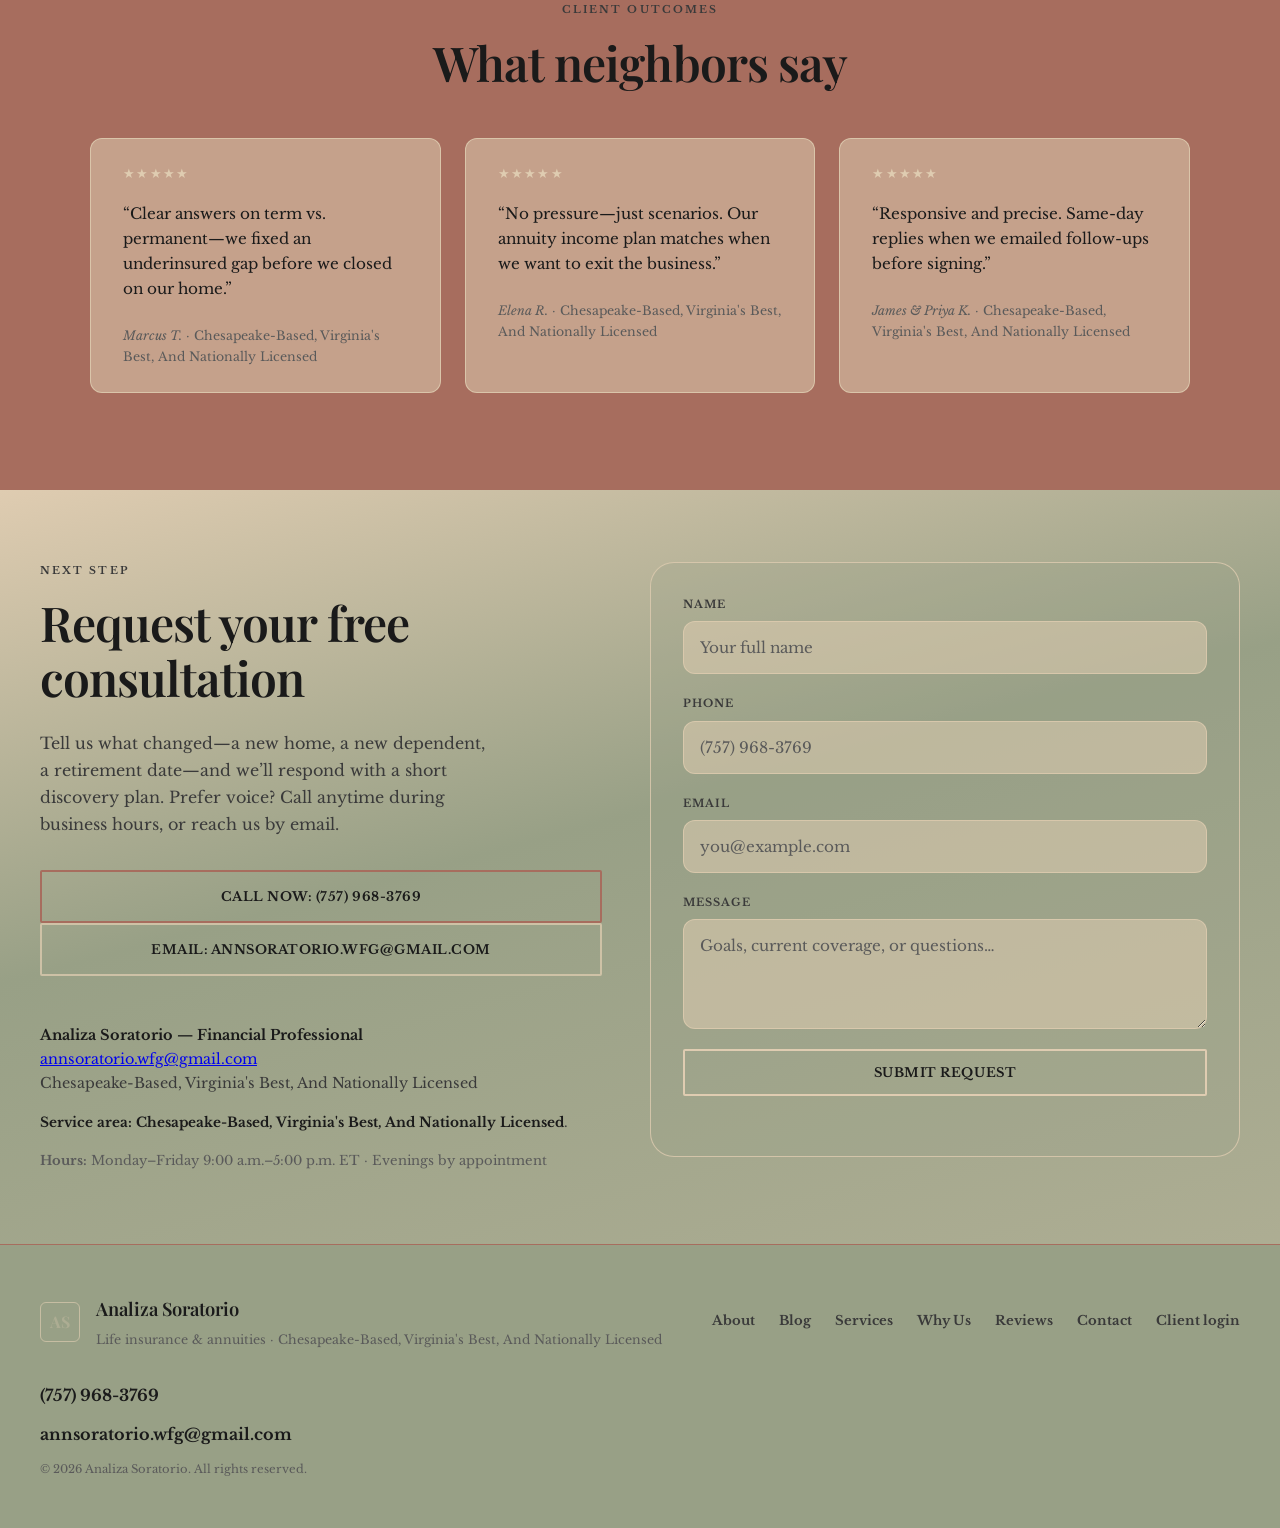
==== commit 258ff8ab: "Use transamerica_logo_city asset and restore hero photo. Keep IMG_9765.jpeg as the hero image, repla" ====
--- a/public/index.html
+++ b/public/index.html
@@ -78,7 +78,7 @@
           </div>
           <div class="hero-media">
             <div class="hero-photo-card">
-              <img src="transamerica-branding.svg" alt="Transamerica branding material" width="700" height="800" class="hero-photo" fetchpriority="high" decoding="async" />
+              <img src="IMG_9765.jpeg" alt="" width="700" height="800" class="hero-photo" fetchpriority="high" decoding="async" />
             </div>
           </div>
         </div>
@@ -177,7 +177,7 @@
         </div>
         <div class="why-visual">
           <figure class="why-figure">
-            <img src="transamerica-branding.svg" alt="Transamerica branding material" width="800" height="1000" loading="lazy" decoding="async" />
+            <img src="transamerica_logo_city.png" alt="Transamerica city branding material" width="800" height="1000" loading="lazy" decoding="async" />
             <figcaption class="why-caption">Strategy sessions for families &amp; business owners — Chesapeake-Based, Virginia's Best, And Nationally Licensed.</figcaption>
           </figure>
         </div>
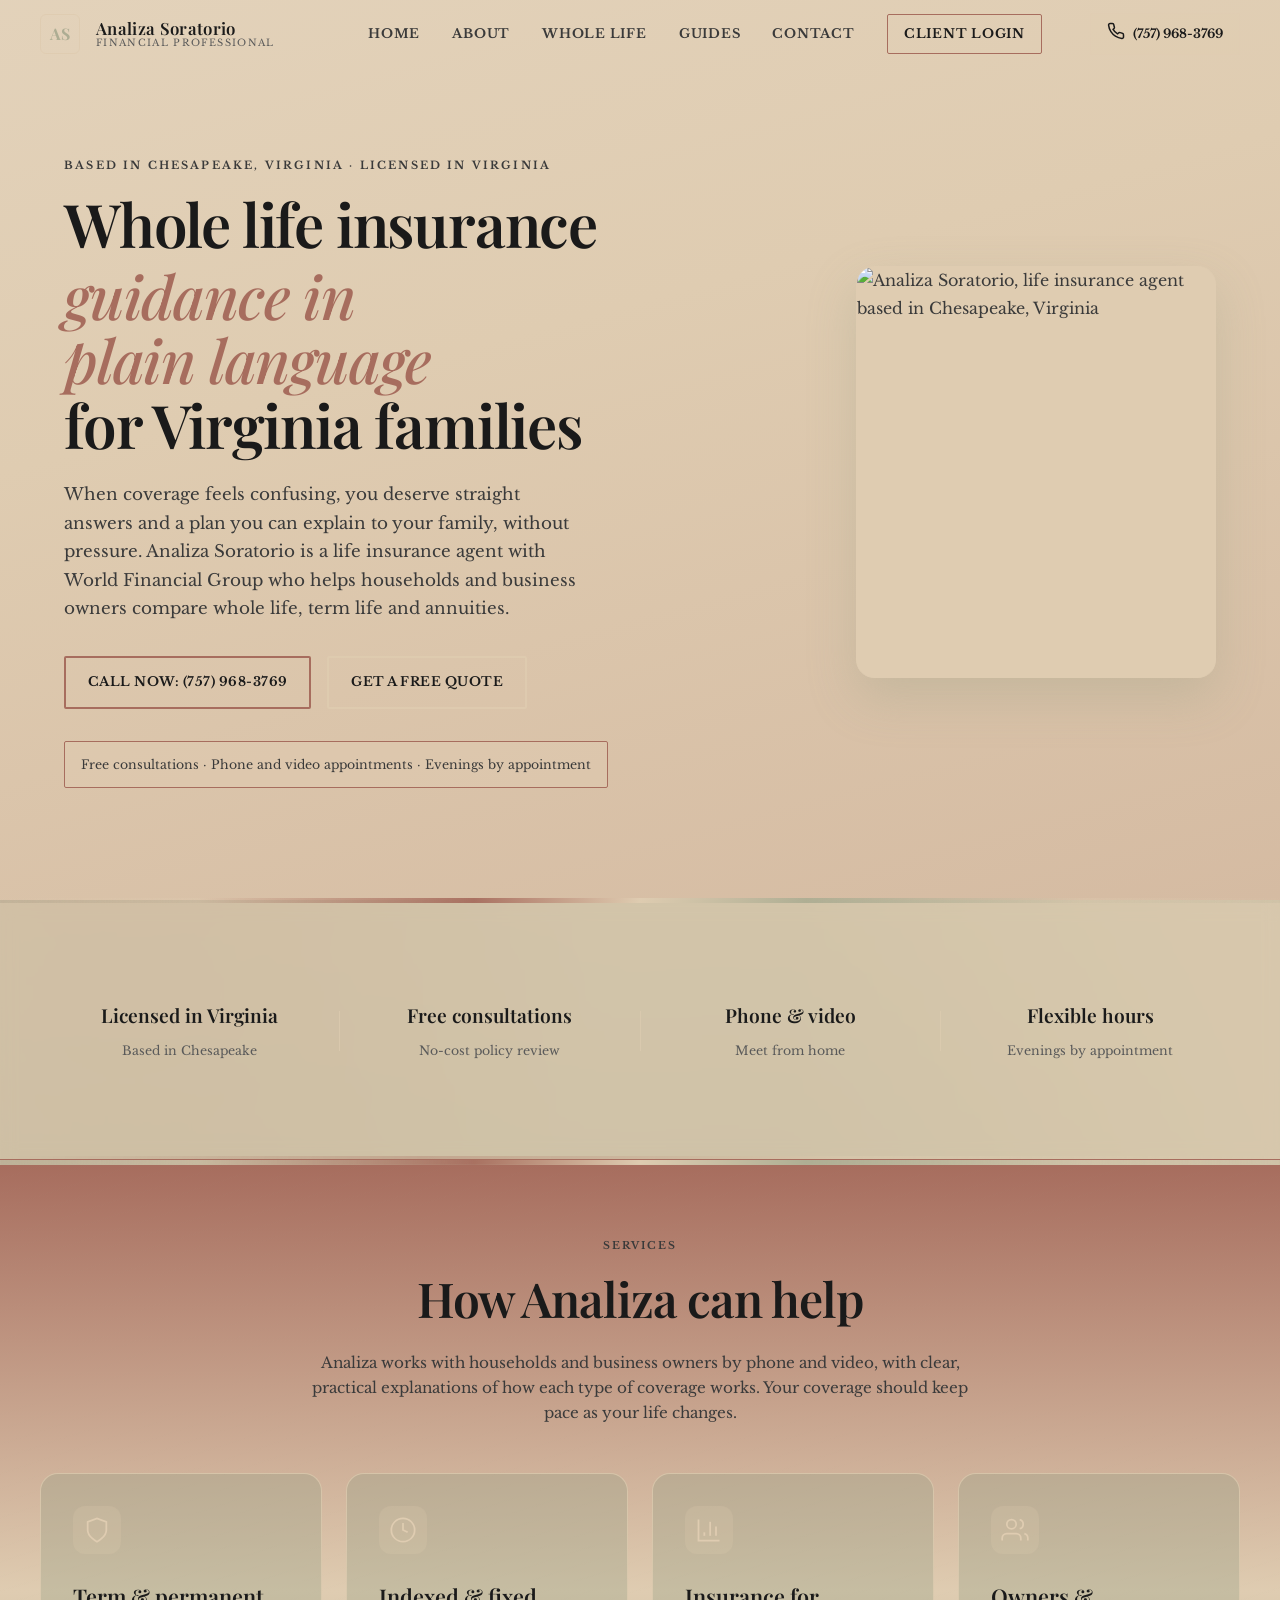
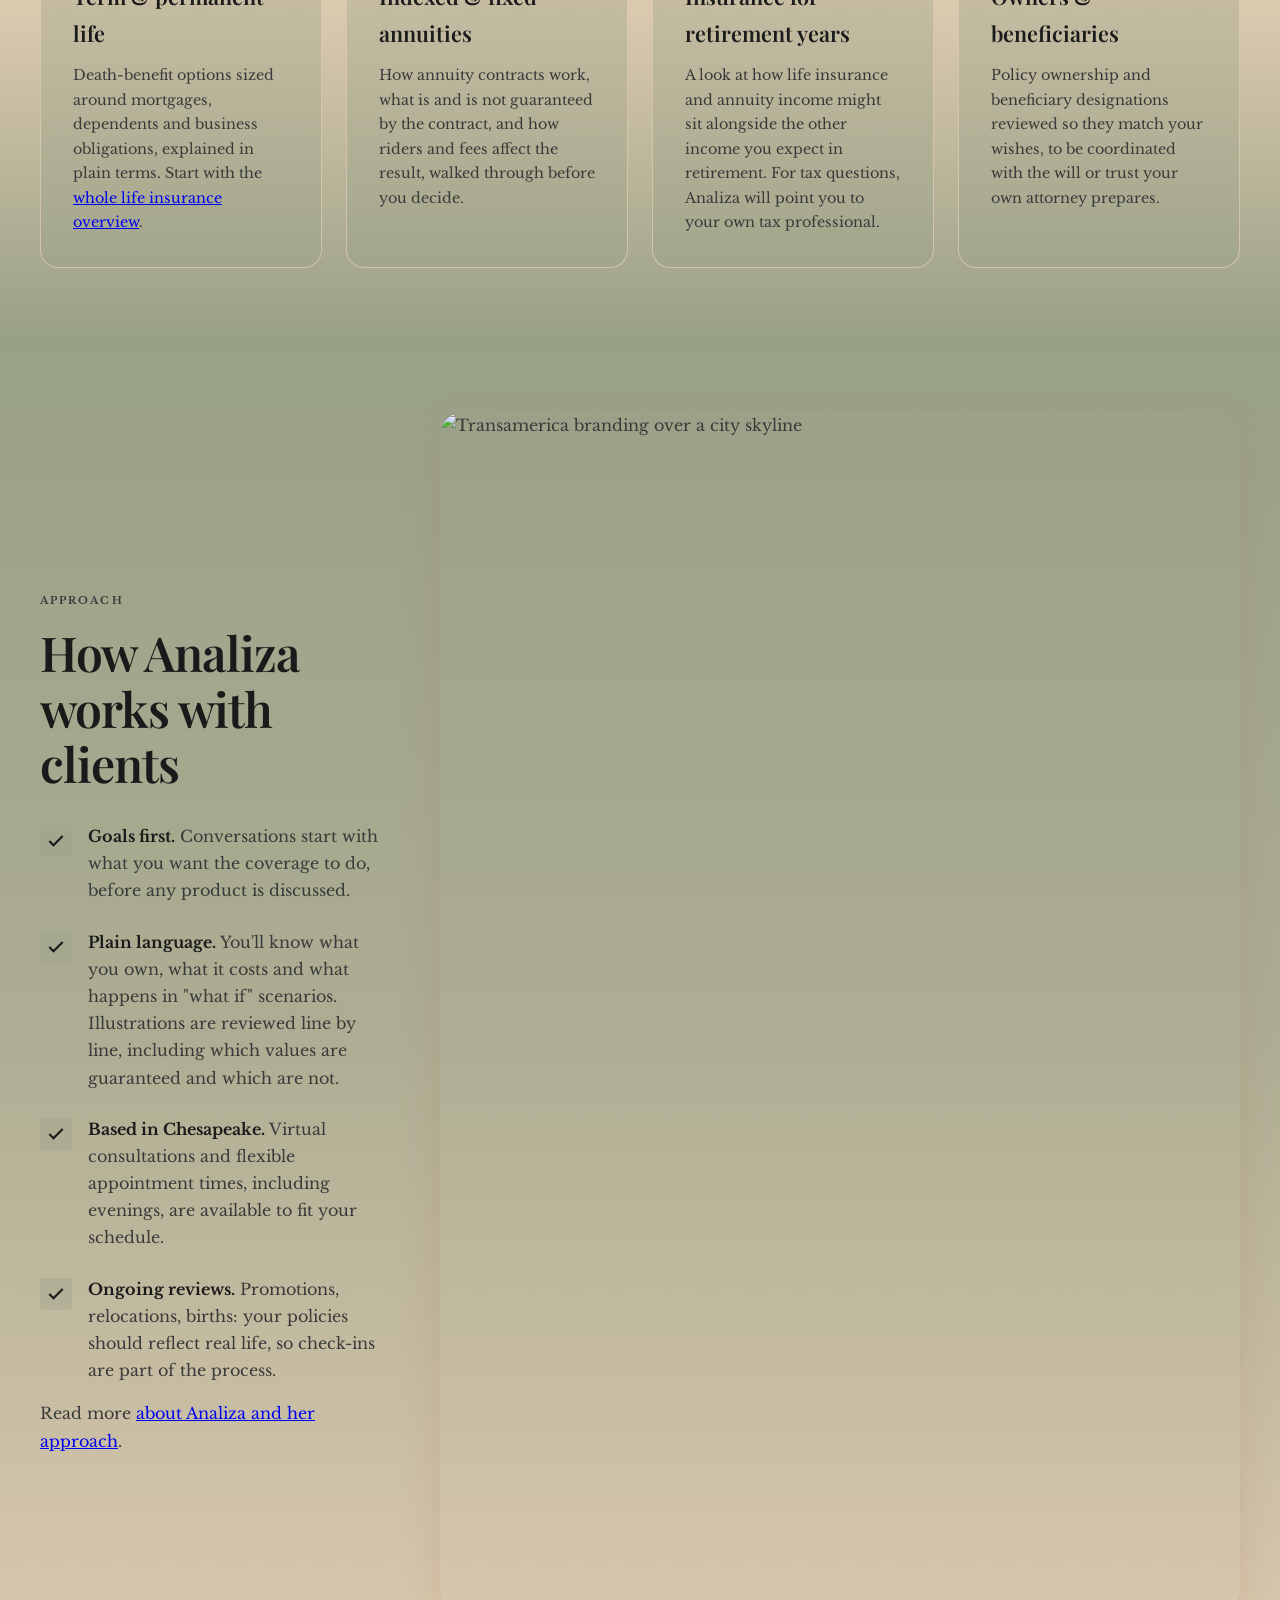
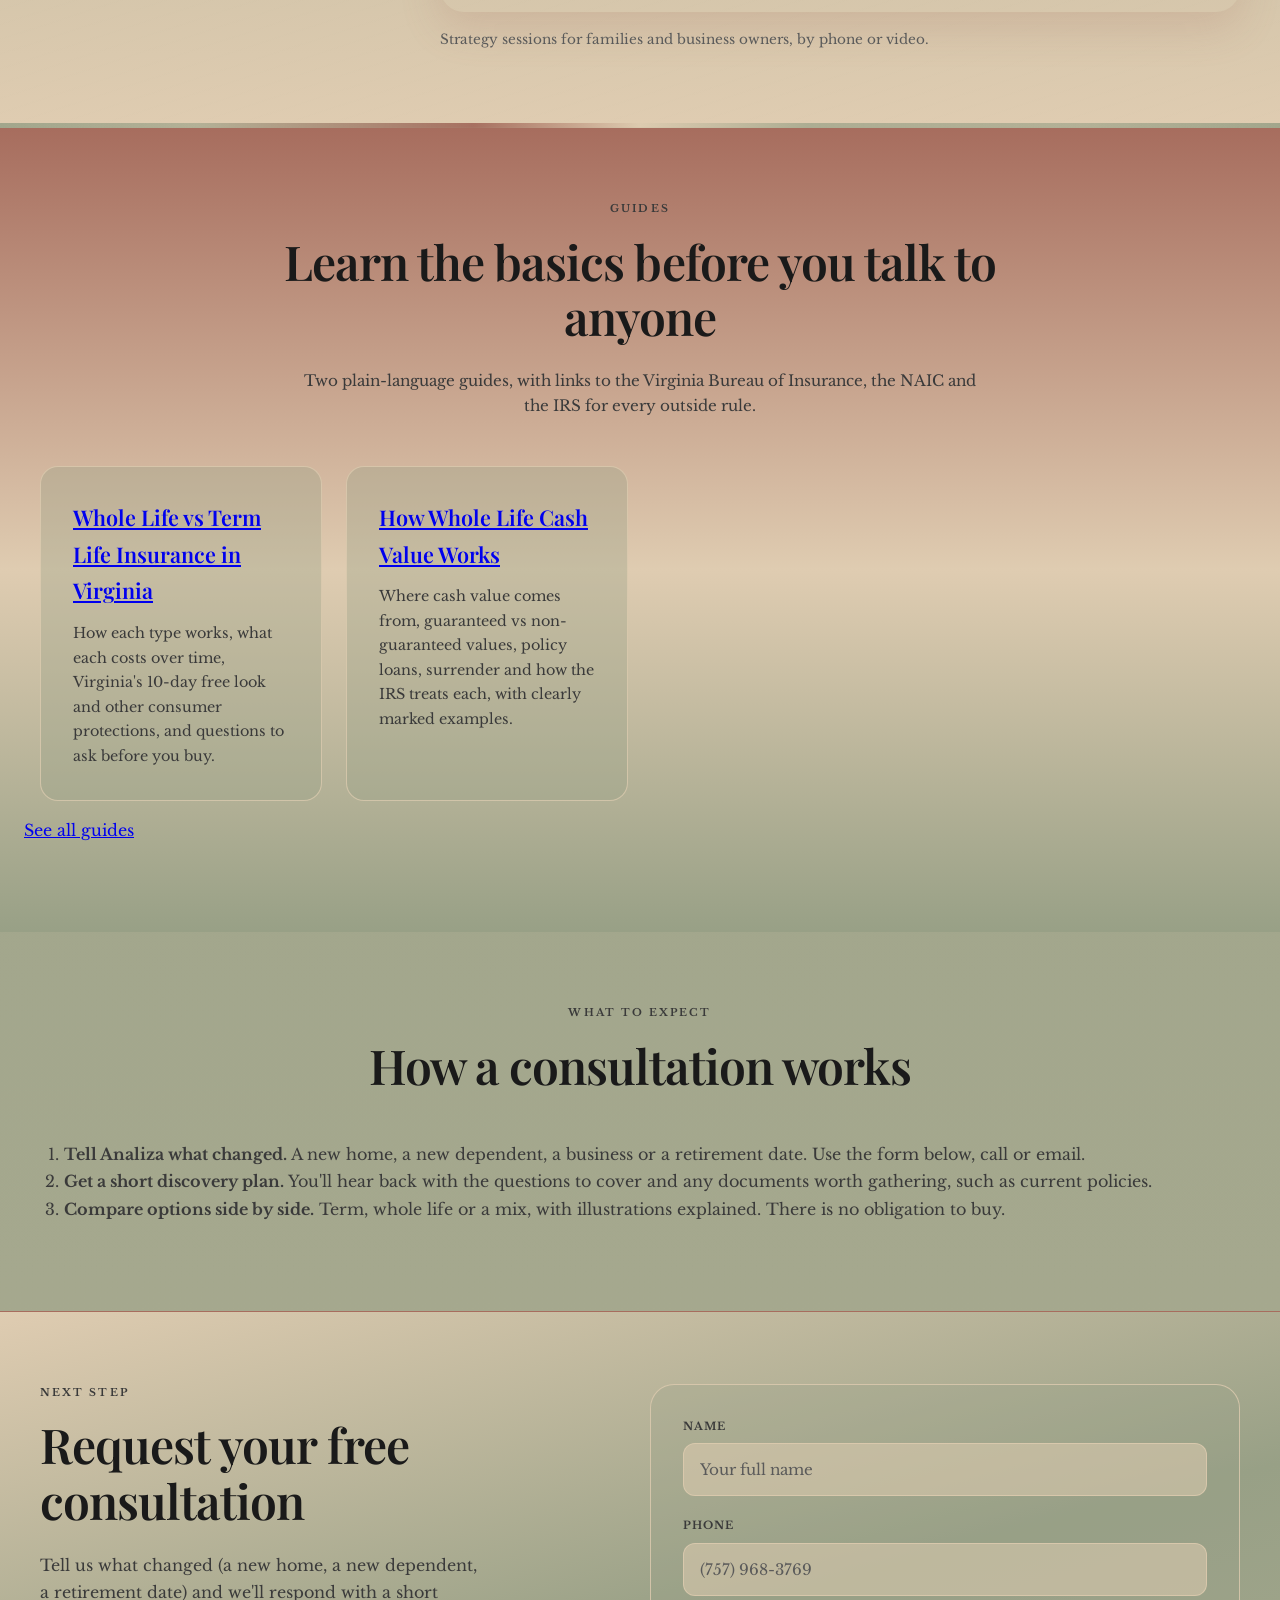
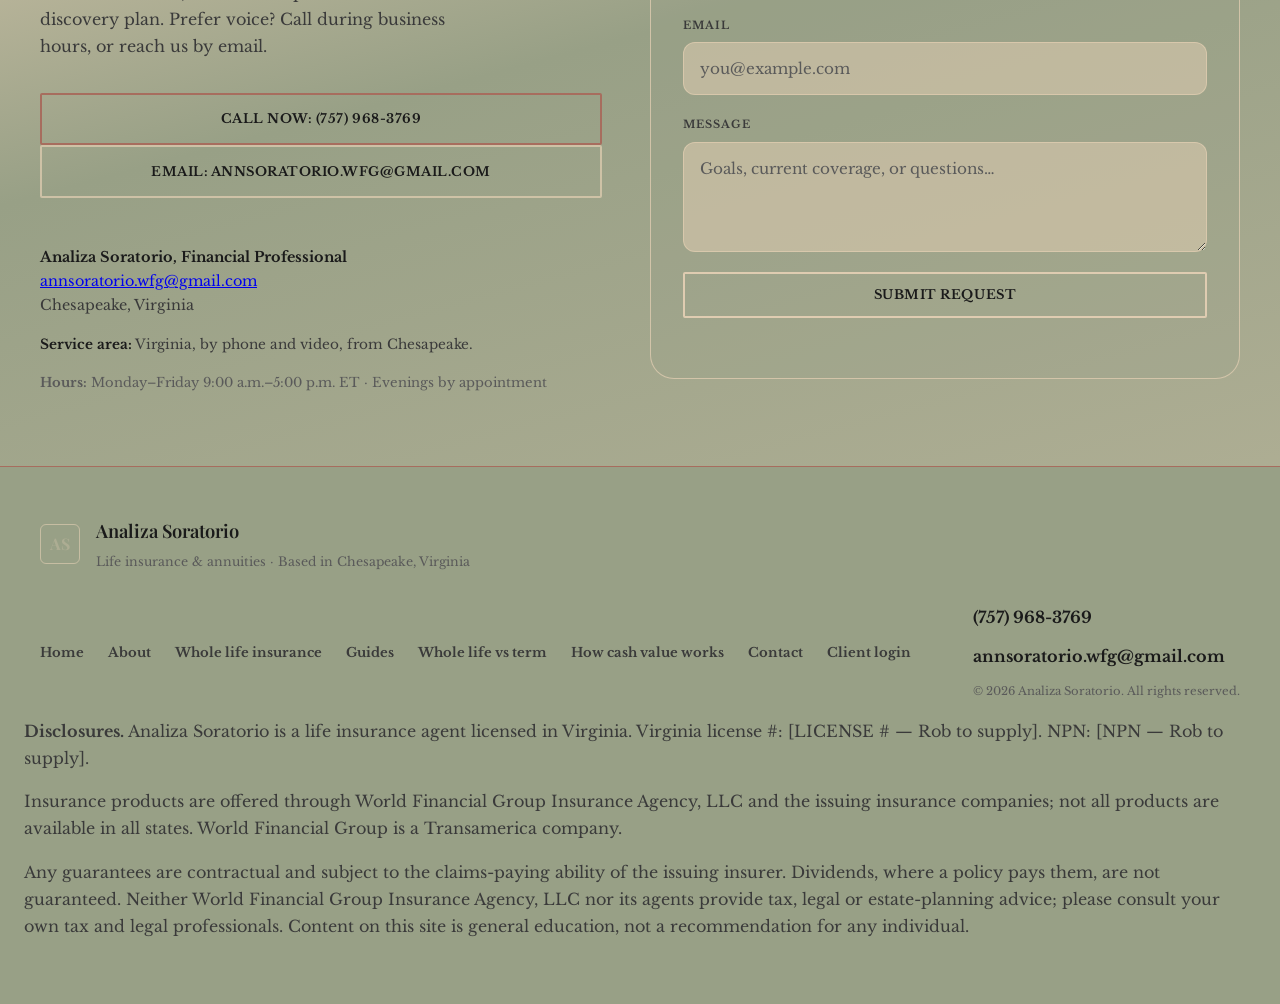
==== commit de000e54: "Rewrite core pages for SEO and insurance-advertising compliance - Unique titles, meta descriptions, " ====
--- a/public/index.html
+++ b/public/index.html
@@ -1,21 +1,140 @@
 <!DOCTYPE html>
-<html lang="en">
+<html lang="en-US">
 <head>
   <meta charset="UTF-8" />
   <meta name="viewport" content="width=device-width, initial-scale=1.0" />
-  <title>Analiza Soratorio | Chesapeake-Based, Virginia's Best, And Nationally Licensed</title>
-  <meta name="description" content="Life insurance and annuities from Analiza Soratorio — Chesapeake-Based, Virginia's Best, And Nationally Licensed. Clear, carrier-neutral guidance for families and business owners. Call (757) 968-3769 or email annsoratorio.wfg@gmail.com." />
+  <title>Whole Life Insurance Agent in Chesapeake, VA | Analiza Soratorio</title>
+  <meta name="description" content="Analiza Soratorio is a Virginia-licensed life insurance agent with World Financial Group, based in Chesapeake. Plain-language help with whole life, term life and annuities. Call (757) 968-3769." />
+  <meta name="robots" content="index, follow, max-image-preview:large" />
+  <link rel="canonical" href="https://www.worldfinancialgroupsoratorio.com/" />
+  <meta property="og:locale" content="en_US" />
+  <meta property="og:type" content="website" />
+  <meta property="og:site_name" content="Analiza Soratorio" />
+  <meta property="og:url" content="https://www.worldfinancialgroupsoratorio.com/" />
+  <meta property="og:title" content="Whole Life Insurance Agent in Chesapeake, VA | Analiza Soratorio" />
+  <meta property="og:description" content="Analiza Soratorio is a Virginia-licensed life insurance agent with World Financial Group, based in Chesapeake. Plain-language help with whole life, term life and annuities. Call (757) 968-3769." />
+  <meta property="og:image" content="https://www.worldfinancialgroupsoratorio.com/images/og-analiza-soratorio.jpg" />
+  <meta property="og:image:width" content="1200" />
+  <meta property="og:image:height" content="630" />
+  <meta property="og:image:alt" content="Analiza Soratorio, life insurance agent in Chesapeake, Virginia" />
+  <meta name="twitter:card" content="summary_large_image" />
+  <meta name="twitter:title" content="Whole Life Insurance Agent in Chesapeake, VA | Analiza Soratorio" />
+  <meta name="twitter:description" content="Analiza Soratorio is a Virginia-licensed life insurance agent with World Financial Group, based in Chesapeake. Plain-language help with whole life, term life and annuities. Call (757) 968-3769." />
+  <meta name="twitter:image" content="https://www.worldfinancialgroupsoratorio.com/images/og-analiza-soratorio.jpg" />
+  <meta name="theme-color" content="#98a086" />
+  <link rel="preload" as="image" href="/images/analiza-soratorio-720.webp" type="image/webp" fetchpriority="high" />
   <link rel="preconnect" href="https://fonts.googleapis.com" />
   <link rel="preconnect" href="https://fonts.gstatic.com" crossorigin />
   <link href="https://fonts.googleapis.com/css2?family=Libre+Baskerville:ital,wght@0,400;0,700;1,400&family=Playfair+Display:ital,wght@0,500;0,600;0,700;1,500&display=swap" rel="stylesheet" />
-  <link rel="stylesheet" href="styles.css" />
+  <link rel="stylesheet" href="/styles.css" />
+  <script type="application/ld+json">
+{
+  "@context": "https://schema.org",
+  "@graph": [
+    {
+      "@type": "WebSite",
+      "@id": "https://www.worldfinancialgroupsoratorio.com/#website",
+      "url": "https://www.worldfinancialgroupsoratorio.com/",
+      "name": "Analiza Soratorio",
+      "inLanguage": "en-US",
+      "publisher": {
+        "@id": "https://www.worldfinancialgroupsoratorio.com/#agency"
+      }
+    },
+    {
+      "@type": "InsuranceAgency",
+      "@id": "https://www.worldfinancialgroupsoratorio.com/#agency",
+      "name": "Analiza Soratorio, Life Insurance Agent",
+      "url": "https://www.worldfinancialgroupsoratorio.com/",
+      "telephone": "+1-757-968-3769",
+      "email": "annsoratorio.wfg@gmail.com",
+      "image": "https://www.worldfinancialgroupsoratorio.com/images/analiza-soratorio-720.jpg",
+      "address": {
+        "@type": "PostalAddress",
+        "addressLocality": "Chesapeake",
+        "addressRegion": "VA",
+        "postalCode": "23320",
+        "addressCountry": "US"
+      },
+      "areaServed": {
+        "@type": "State",
+        "name": "Virginia"
+      },
+      "openingHoursSpecification": [
+        {
+          "@type": "OpeningHoursSpecification",
+          "dayOfWeek": [
+            "Monday",
+            "Tuesday",
+            "Wednesday",
+            "Thursday",
+            "Friday"
+          ],
+          "opens": "09:00",
+          "closes": "17:00"
+        }
+      ],
+      "employee": {
+        "@id": "https://www.worldfinancialgroupsoratorio.com/#analiza"
+      },
+      "knowsAbout": [
+        "Whole life insurance",
+        "Term life insurance",
+        "Annuities",
+        "Beneficiary designations"
+      ]
+    },
+    {
+      "@type": "Person",
+      "@id": "https://www.worldfinancialgroupsoratorio.com/#analiza",
+      "name": "Analiza Soratorio",
+      "jobTitle": "Life insurance agent",
+      "url": "https://www.worldfinancialgroupsoratorio.com/about",
+      "image": "https://www.worldfinancialgroupsoratorio.com/images/analiza-soratorio-720.jpg",
+      "email": "annsoratorio.wfg@gmail.com",
+      "telephone": "+1-757-968-3769",
+      "worksFor": {
+        "@id": "https://www.worldfinancialgroupsoratorio.com/#agency"
+      },
+      "affiliation": {
+        "@type": "Organization",
+        "name": "World Financial Group",
+        "url": "https://www.worldfinancialgroup.com/"
+      },
+      "knowsAbout": [
+        "Whole life insurance",
+        "Term life insurance",
+        "Annuities"
+      ]
+    },
+    {
+      "@type": "WebPage",
+      "@id": "https://www.worldfinancialgroupsoratorio.com/#webpage",
+      "url": "https://www.worldfinancialgroupsoratorio.com/",
+      "name": "Whole Life Insurance Agent in Chesapeake, VA | Analiza Soratorio",
+      "description": "Analiza Soratorio is a Virginia-licensed life insurance agent with World Financial Group, based in Chesapeake. Plain-language help with whole life, term life and annuities. Call (757) 968-3769.",
+      "isPartOf": {
+        "@id": "https://www.worldfinancialgroupsoratorio.com/#website"
+      },
+      "about": {
+        "@id": "https://www.worldfinancialgroupsoratorio.com/#agency"
+      },
+      "primaryImageOfPage": {
+        "@type": "ImageObject",
+        "url": "https://www.worldfinancialgroupsoratorio.com/images/analiza-soratorio-720.jpg"
+      },
+      "inLanguage": "en-US"
+    }
+  ]
+}
+</script>
 </head>
 <body class="page-home">
   <a class="skip-link" href="#main">Skip to main content</a>
 
   <header class="site-header" id="site-header" role="banner">
     <div class="header-inner">
-      <a href="index.html" class="logo" aria-label="Analiza Soratorio — home">
+      <a href="/" class="logo" aria-label="Analiza Soratorio, home">
         <span class="logo-mark" aria-hidden="true">AS</span>
         <span class="logo-text">
           <span class="logo-name">Analiza Soratorio</span>
@@ -23,13 +142,12 @@
         </span>
       </a>
       <nav class="nav" aria-label="Primary">
-        <a href="whole-life-insurance.html">About</a>
-        <a href="blog.html">Blog</a>
-        <a href="#services">Services</a>
-        <a href="#why">Why Us</a>
-        <a href="#testimonials">Reviews</a>
-        <a href="#contact">Contact</a>
-        <a href="login.html" class="nav-cta">Client login</a>
+        <a href="/" aria-current="page">Home</a>
+        <a href="/about">About</a>
+        <a href="/whole-life-insurance">Whole life</a>
+        <a href="/blog">Guides</a>
+        <a href="/#contact">Contact</a>
+        <a href="/login" class="nav-cta">Client login</a>
       </nav>
       <a href="tel:+17579683769" class="header-phone" aria-label="Call now: 757-968-3769">
         <span class="header-phone-icon" aria-hidden="true">
@@ -42,13 +160,12 @@
       </button>
     </div>
     <div class="mobile-nav" id="mobile-nav" hidden>
-      <a href="whole-life-insurance.html">About</a>
-      <a href="blog.html">Blog</a>
-      <a href="#services">Services</a>
-      <a href="#why">Why Us</a>
-      <a href="#testimonials">Reviews</a>
-      <a href="#contact">Contact</a>
-      <a href="login.html">Client login</a>
+        <a href="/" aria-current="page">Home</a>
+        <a href="/about">About</a>
+        <a href="/whole-life-insurance">Whole life</a>
+        <a href="/blog">Guides</a>
+        <a href="/#contact">Contact</a>
+      <a href="/login">Client login</a>
       <a href="tel:+17579683769" class="mobile-nav-call">Call (757) 968-3769</a>
     </div>
   </header>
@@ -58,12 +175,13 @@
       <div class="hero-shell">
         <div class="hero-layout">
           <div class="hero-copy">
-            <p class="hero-eyebrow hero-reveal" style="--d:0.05s">Chesapeake-Based, Virginia's Best, And Nationally Licensed</p>
+            <p class="hero-eyebrow hero-reveal" style="--d:0.05s">Based in Chesapeake, Virginia · Licensed in Virginia</p>
             <h1 id="hero-heading" class="hero-title hero-reveal" style="--d:0.12s">
-              Virginia's best <span class="hero-title-accent">life insurance &amp; annuities</span> team
+              Whole life insurance <span class="hero-title-accent">guidance in plain language</span> for Virginia families
             </h1>
             <p class="hero-lede hero-reveal" style="--d:0.22s">
-              When coverage feels confusing, you deserve straight answers and a plan you can explain to your family—without pressure.
+              When coverage feels confusing, you deserve straight answers and a plan you can explain to your family, without pressure.
+              Analiza Soratorio is a life insurance agent with World Financial Group who helps households and business owners compare whole life, term life and annuities.
             </p>
             <div class="hero-ctas hero-reveal" style="--d:0.32s">
               <a href="tel:+17579683769" class="btn btn-primary" aria-label="Call now: 757-968-3769">
@@ -71,14 +189,13 @@
               </a>
               <a href="#contact" class="btn btn-secondary">Get a Free Quote</a>
             </div>
-            <div class="hero-badge hero-reveal" style="--d:0.42s" role="status">
-              <span class="hero-badge-stars" aria-hidden="true">★★★★★</span>
-              <span>Credentials-forward guidance · 200+ households served · Chesapeake-Based, Virginia's Best, And Nationally Licensed</span>
+            <div class="hero-badge hero-reveal" style="--d:0.42s">
+              <span>Free consultations · Phone and video appointments · Evenings by appointment</span>
             </div>
           </div>
           <div class="hero-media">
             <div class="hero-photo-card">
-              <img src="IMG_9765.jpeg" alt="" width="700" height="800" class="hero-photo" fetchpriority="high" decoding="async" />
+              <picture><source type="image/webp" srcset="/images/analiza-soratorio-720.webp" /><img src="/images/analiza-soratorio-720.jpg" alt="Analiza Soratorio, life insurance agent based in Chesapeake, Virginia" width="720" height="1083" class="hero-photo" fetchpriority="high" decoding="async" /></picture>
             </div>
           </div>
         </div>
@@ -87,11 +204,11 @@
 
     <div class="angle-ribbon angle-ribbon--hero" aria-hidden="true"></div>
 
-    <section class="proof-bar" aria-label="Credentials and highlights">
+    <section class="proof-bar" aria-label="How Analiza works">
       <div class="proof-inner">
         <div class="proof-item">
-          <strong>Licensed &amp; insured</strong>
-          <span>Chesapeake-Based, Virginia's Best, And Nationally Licensed</span>
+          <strong>Licensed in Virginia</strong>
+          <span>Based in Chesapeake</span>
         </div>
         <div class="proof-divider" aria-hidden="true"></div>
         <div class="proof-item">
@@ -100,13 +217,13 @@
         </div>
         <div class="proof-divider" aria-hidden="true"></div>
         <div class="proof-item">
-          <strong>10+ years</strong>
-          <span>Client-first practice</span>
+          <strong>Phone &amp; video</strong>
+          <span>Meet from home</span>
         </div>
         <div class="proof-divider" aria-hidden="true"></div>
         <div class="proof-item">
-          <strong>5★ rated</strong>
-          <span>Referral-driven reputation</span>
+          <strong>Flexible hours</strong>
+          <span>Evenings by appointment</span>
         </div>
       </div>
     </section>
@@ -115,9 +232,9 @@
 
     <section class="services has-angle-bg" id="services" aria-labelledby="services-heading">
       <div class="section-head">
-        <p class="section-eyebrow">Chesapeake-Based, Virginia's Best, And Nationally Licensed</p>
-        <h2 id="services-heading" class="section-title">Everything you need, done right</h2>
-        <p class="section-sub">We work with households and business owners by phone and video with clear, practical guidance. Chesapeake-Based, Virginia's Best, And Nationally Licensed. Your coverage should keep pace wherever you live.</p>
+        <p class="section-eyebrow">Services</p>
+        <h2 id="services-heading" class="section-title">How Analiza can help</h2>
+        <p class="section-sub">Analiza works with households and business owners by phone and video, with clear, practical explanations of how each type of coverage works. Your coverage should keep pace as your life changes.</p>
       </div>
       <div class="service-grid">
         <article class="service-card">
@@ -125,28 +242,28 @@
             <svg width="28" height="28" viewBox="0 0 24 24" fill="none" stroke="currentColor" stroke-width="1.5"><path d="M12 22s8-4 8-10V5l-8-3-8 3v7c0 6 8 10 8 10z"/></svg>
           </div>
           <h3>Term &amp; permanent life</h3>
-          <p>Death-benefit strategies aligned to mortgages, dependents, and business obligations—explained in plain terms.</p>
+          <p>Death-benefit options sized around mortgages, dependents and business obligations, explained in plain terms. Start with the <a href="/whole-life-insurance">whole life insurance overview</a>.</p>
         </article>
         <article class="service-card">
           <div class="service-icon" aria-hidden="true">
             <svg width="28" height="28" viewBox="0 0 24 24" fill="none" stroke="currentColor" stroke-width="1.5"><circle cx="12" cy="12" r="10"/><path d="M12 6v6l4 2"/></svg>
           </div>
           <h3>Indexed &amp; fixed annuities</h3>
-          <p>Income and growth paths with principal in mind—riders and guarantees decoded, not glossed over.</p>
+          <p>How annuity contracts work, what is and is not guaranteed by the contract, and how riders and fees affect the result, walked through before you decide.</p>
         </article>
         <article class="service-card">
           <div class="service-icon" aria-hidden="true">
             <svg width="28" height="28" viewBox="0 0 24 24" fill="none" stroke="currentColor" stroke-width="1.5"><path d="M3 3v18h18"/><path d="M18 17V9"/><path d="M13 17V5"/><path d="M8 17v-3"/></svg>
           </div>
-          <h3>Retirement income planning</h3>
-          <p>Coordinate Social Security timing, RMD awareness, and annuity income so cash flow in retirement feels predictable.</p>
+          <h3>Insurance for retirement years</h3>
+          <p>A look at how life insurance and annuity income might sit alongside the other income you expect in retirement. For tax questions, Analiza will point you to your own tax professional.</p>
         </article>
         <article class="service-card">
           <div class="service-icon" aria-hidden="true">
             <svg width="28" height="28" viewBox="0 0 24 24" fill="none" stroke="currentColor" stroke-width="1.5"><path d="M17 21v-2a4 4 0 0 0-4-4H5a4 4 0 0 0-4 4v2"/><circle cx="9" cy="7" r="4"/><path d="M23 21v-2a4 4 0 0 0-3-3.87"/><path d="M16 3.13a4 4 0 0 1 0 7.75"/></svg>
           </div>
-          <h3>Legacy &amp; beneficiary design</h3>
-          <p>Ownership and beneficiaries coordinated with wills, trusts, and family dynamics—fewer surprises later.</p>
+          <h3>Owners &amp; beneficiaries</h3>
+          <p>Policy ownership and beneficiary designations reviewed so they match your wishes, to be coordinated with the will or trust your own attorney prepares.</p>
         </article>
       </div>
     </section>
@@ -154,31 +271,32 @@
     <section class="why has-angle-bg" id="why" aria-labelledby="why-heading">
       <div class="why-inner">
         <div class="why-copy">
-          <p class="section-eyebrow">Why clients choose us</p>
-          <h2 id="why-heading" class="section-title">Why clients trust Analiza Soratorio</h2>
+          <p class="section-eyebrow">Approach</p>
+          <h2 id="why-heading" class="section-title">How Analiza works with clients</h2>
           <ul class="why-list">
             <li>
               <span class="why-check" aria-hidden="true"><svg width="20" height="20" viewBox="0 0 24 24" fill="none" stroke="currentColor" stroke-width="2.5"><path d="M20 6L9 17l-5-5"/></svg></span>
-              <span><strong>Carrier-neutral guidance.</strong> Recommendations follow your goals—not a quota.</span>
+              <span><strong>Goals first.</strong> Conversations start with what you want the coverage to do, before any product is discussed.</span>
             </li>
             <li>
               <span class="why-check" aria-hidden="true"><svg width="20" height="20" viewBox="0 0 24 24" fill="none" stroke="currentColor" stroke-width="2.5"><path d="M20 6L9 17l-5-5"/></svg></span>
-              <span><strong>Authoritative, approachable.</strong> You’ll know what you own, what it costs, and what happens in “what if” scenarios.</span>
+              <span><strong>Plain language.</strong> You'll know what you own, what it costs and what happens in "what if" scenarios. Illustrations are reviewed line by line, including which values are guaranteed and which are not.</span>
             </li>
             <li>
               <span class="why-check" aria-hidden="true"><svg width="20" height="20" viewBox="0 0 24 24" fill="none" stroke="currentColor" stroke-width="2.5"><path d="M20 6L9 17l-5-5"/></svg></span>
-              <span><strong>Chesapeake-Based, Virginia's Best, And Nationally Licensed.</strong> Virtual consultations and flexible appointment options are available to fit your schedule.</span>
+              <span><strong>Based in Chesapeake.</strong> Virtual consultations and flexible appointment times, including evenings, are available to fit your schedule.</span>
             </li>
             <li>
               <span class="why-check" aria-hidden="true"><svg width="20" height="20" viewBox="0 0 24 24" fill="none" stroke="currentColor" stroke-width="2.5"><path d="M20 6L9 17l-5-5"/></svg></span>
-              <span><strong>Ongoing reviews.</strong> Promotions, relocations, births—your policies should reflect real life.</span>
+              <span><strong>Ongoing reviews.</strong> Promotions, relocations, births: your policies should reflect real life, so check-ins are part of the process.</span>
             </li>
           </ul>
+          <p class="why-more">Read more <a href="/about">about Analiza and her approach</a>.</p>
         </div>
         <div class="why-visual">
           <figure class="why-figure">
-            <img src="transamerica_logo_city.png" alt="Transamerica city branding material" width="800" height="1000" loading="lazy" decoding="async" />
-            <figcaption class="why-caption">Strategy sessions for families &amp; business owners — Chesapeake-Based, Virginia's Best, And Nationally Licensed.</figcaption>
+            <picture><source type="image/webp" srcset="/images/transamerica-city-800.webp" /><img src="/images/transamerica-city-800.jpg" alt="Transamerica branding over a city skyline" width="800" height="1200" loading="lazy" decoding="async" /></picture>
+            <figcaption class="why-caption">Strategy sessions for families and business owners, by phone or video.</figcaption>
           </figure>
         </div>
       </div>
@@ -186,28 +304,35 @@
 
     <div class="angle-ribbon" aria-hidden="true"></div>
 
-    <section class="testimonials" id="testimonials" aria-labelledby="testimonials-heading">
+    <section class="services guides-home" id="guides" aria-labelledby="guides-heading">
+      <div class="section-head">
+        <p class="section-eyebrow">Guides</p>
+        <h2 id="guides-heading" class="section-title">Learn the basics before you talk to anyone</h2>
+        <p class="section-sub">Two plain-language guides, with links to the Virginia Bureau of Insurance, the NAIC and the IRS for every outside rule.</p>
+      </div>
+      <div class="service-grid service-grid--two">
+        <article class="service-card">
+          <h3><a href="/blog/whole-life-vs-term-life-insurance-virginia">Whole Life vs Term Life Insurance in Virginia</a></h3>
+          <p>How each type works, what each costs over time, Virginia's 10-day free look and other consumer protections, and questions to ask before you buy.</p>
+        </article>
+        <article class="service-card">
+          <h3><a href="/blog/how-whole-life-cash-value-works">How Whole Life Cash Value Works</a></h3>
+          <p>Where cash value comes from, guaranteed vs non-guaranteed values, policy loans, surrender and how the IRS treats each, with clearly marked examples.</p>
+        </article>
+      </div>
+      <p class="guides-home-more"><a href="/blog">See all guides</a></p>
+    </section>
+
+    <section class="steps" aria-labelledby="steps-heading">
       <div class="section-head section-head--center">
-        <p class="section-eyebrow">Client outcomes</p>
-        <h2 id="testimonials-heading" class="section-title">What neighbors say</h2>
-      </div>
-      <div class="testimonial-grid">
-        <blockquote class="testimonial-card">
-          <div class="stars" aria-label="5 out of 5 stars">★★★★★</div>
-          <p class="testimonial-quote">“Clear answers on term vs. permanent—we fixed an underinsured gap before we closed on our home.”</p>
-          <footer><cite>Marcus T.</cite> · Chesapeake-Based, Virginia's Best, And Nationally Licensed</footer>
-        </blockquote>
-        <blockquote class="testimonial-card">
-          <div class="stars" aria-label="5 out of 5 stars">★★★★★</div>
-          <p class="testimonial-quote">“No pressure—just scenarios. Our annuity income plan matches when we want to exit the business.”</p>
-          <footer><cite>Elena R.</cite> · Chesapeake-Based, Virginia's Best, And Nationally Licensed</footer>
-        </blockquote>
-        <blockquote class="testimonial-card">
-          <div class="stars" aria-label="5 out of 5 stars">★★★★★</div>
-          <p class="testimonial-quote">“Responsive and precise. Same-day replies when we emailed follow-ups before signing.”</p>
-          <footer><cite>James &amp; Priya K.</cite> · Chesapeake-Based, Virginia's Best, And Nationally Licensed</footer>
-        </blockquote>
-      </div>
+        <p class="section-eyebrow">What to expect</p>
+        <h2 id="steps-heading" class="section-title">How a consultation works</h2>
+      </div>
+      <ol class="steps-list">
+        <li><strong>Tell Analiza what changed.</strong> A new home, a new dependent, a business or a retirement date. Use the form below, call or email.</li>
+        <li><strong>Get a short discovery plan.</strong> You'll hear back with the questions to cover and any documents worth gathering, such as current policies.</li>
+        <li><strong>Compare options side by side.</strong> Term, whole life or a mix, with illustrations explained. There is no obligation to buy.</li>
+      </ol>
     </section>
 
     <section class="contact" id="contact" aria-labelledby="contact-heading">
@@ -215,15 +340,15 @@
         <div class="contact-intro">
           <p class="section-eyebrow">Next step</p>
           <h2 id="contact-heading" class="section-title">Request your free consultation</h2>
-          <p class="contact-lede">Tell us what changed—a new home, a new dependent, a retirement date—and we’ll respond with a short discovery plan. Prefer voice? Call anytime during business hours, or reach us by email.</p>
+          <p class="contact-lede">Tell us what changed (a new home, a new dependent, a retirement date) and we'll respond with a short discovery plan. Prefer voice? Call during business hours, or reach us by email.</p>
           <a href="tel:+17579683769" class="btn btn-primary btn-block" aria-label="Call now: 757-968-3769">Call Now: (757) 968-3769</a>
           <a href="mailto:annsoratorio.wfg@gmail.com" class="btn btn-secondary btn-block">Email: annsoratorio.wfg@gmail.com</a>
           <address class="contact-address">
-            <strong>Analiza Soratorio — Financial Professional</strong><br />
+            <strong>Analiza Soratorio, Financial Professional</strong><br />
             <a href="mailto:annsoratorio.wfg@gmail.com">annsoratorio.wfg@gmail.com</a><br />
-            Chesapeake-Based, Virginia's Best, And Nationally Licensed
+            Chesapeake, Virginia
           </address>
-          <p class="contact-area"><strong>Service area:</strong> <strong>Chesapeake-Based, Virginia's Best, And Nationally Licensed</strong>.</p>
+          <p class="contact-area"><strong>Service area:</strong> Virginia, by phone and video, from Chesapeake.</p>
           <p class="contact-hours"><strong>Hours:</strong> Monday–Friday 9:00 a.m.–5:00 p.m. ET · Evenings by appointment</p>
         </div>
         <form class="quote-form" id="quote-form" method="post" aria-label="Request a free insurance consultation">
@@ -254,17 +379,18 @@
         <span class="logo-mark logo-mark--footer" aria-hidden="true">AS</span>
         <div>
           <strong>Analiza Soratorio</strong>
-          <p class="footer-tag">Life insurance &amp; annuities · Chesapeake-Based, Virginia's Best, And Nationally Licensed</p>
+          <p class="footer-tag">Life insurance &amp; annuities · Based in Chesapeake, Virginia</p>
         </div>
       </div>
       <nav class="footer-nav" aria-label="Footer">
-        <a href="whole-life-insurance.html">About</a>
-        <a href="blog.html">Blog</a>
-        <a href="#services">Services</a>
-        <a href="#why">Why Us</a>
-        <a href="#testimonials">Reviews</a>
-        <a href="#contact">Contact</a>
-        <a href="login.html">Client login</a>
+        <a href="/">Home</a>
+        <a href="/about">About</a>
+        <a href="/whole-life-insurance">Whole life insurance</a>
+        <a href="/blog">Guides</a>
+        <a href="/blog/whole-life-vs-term-life-insurance-virginia">Whole life vs term</a>
+        <a href="/blog/how-whole-life-cash-value-works">How cash value works</a>
+        <a href="/#contact">Contact</a>
+        <a href="/login">Client login</a>
       </nav>
       <div class="footer-contact">
         <a href="tel:+17579683769" aria-label="Call (757) 968-3769">(757) 968-3769</a>
@@ -272,10 +398,15 @@
         <span class="footer-copy">&copy; <span id="year"></span> Analiza Soratorio. All rights reserved.</span>
       </div>
     </div>
+    <div class="footer-disclosure" role="note" aria-label="Insurance disclosures">
+      <p><strong>Disclosures.</strong> Analiza Soratorio is a life insurance agent licensed in Virginia. Virginia license #: [LICENSE # — Rob to supply]. NPN: [NPN — Rob to supply].</p>
+      <p>Insurance products are offered through World Financial Group Insurance Agency, LLC and the issuing insurance companies; not all products are available in all states. World Financial Group is a Transamerica company.</p>
+      <p>Any guarantees are contractual and subject to the claims-paying ability of the issuing insurer. Dividends, where a policy pays them, are not guaranteed. Neither World Financial Group Insurance Agency, LLC nor its agents provide tax, legal or estate-planning advice; please consult your own tax and legal professionals. Content on this site is general education, not a recommendation for any individual.</p>
+    </div>
   </footer>
 
-  <script src="lead-config.js"></script>
-  <script src="analytics.js"></script>
-  <script src="main.js" defer></script>
+  <script src="/lead-config.js"></script>
+  <script src="/analytics.js"></script>
+  <script src="/main.js" defer></script>
 </body>
 </html>
--- a/styles.css
+++ b/styles.css
@@ -0,0 +1,1201 @@
+/* Analiza Soratorio — UI fills/borders/shadows: palette (#98a086 · #a76d5e · #dfccb1). Text uses neutrals below. */
+
+:root {
+  --palette-petal: #a76d5e;
+  --palette-honey: #dfccb1;
+  --palette-sage: #98a086;
+  --palette-mint: color-mix(in srgb, var(--palette-sage) 70%, var(--palette-honey) 30%);
+
+  /* Typography only (not counted toward the four UI colors) */
+  --color-ink: #1a1a1a;
+  --color-body: #3a3a3a;
+  --color-muted: #5a5a5a;
+
+  /* UI tokens — rgba derived from the palette */
+  --color-border: rgba(223, 204, 177, 0.65);
+  --color-accent-dim: rgba(223, 204, 177, 0.45);
+  --shadow-soft: 0 16px 40px rgba(167, 109, 94, 0.2);
+  --shadow-lift: 0 20px 48px rgba(152, 160, 134, 0.3);
+
+  --font-display: "Playfair Display", Georgia, "Times New Roman", serif;
+  --font-body: "Libre Baskerville", Georgia, serif;
+
+  --space-3xs: 0.25rem;
+  --space-2xs: 0.5rem;
+  --space-xs: 0.75rem;
+  --space-sm: 1rem;
+  --space-md: 1.5rem;
+  --space-lg: 2rem;
+  --space-xl: 3rem;
+  --space-2xl: 4.5rem;
+  --space-3xl: 6rem;
+
+  --radius-sm: 6px;
+  --radius-md: 12px;
+  --radius-lg: 18px;
+  --radius-xl: 24px;
+
+  --header-h: 4.25rem;
+  --ease-refined: cubic-bezier(0.25, 0.1, 0.25, 1);
+  --dur: 0.4s;
+}
+
+*,
+*::before,
+*::after {
+  box-sizing: border-box;
+}
+
+html {
+  scroll-behavior: smooth;
+}
+
+@media (prefers-reduced-motion: reduce) {
+  html {
+    scroll-behavior: auto;
+  }
+  *,
+  *::before,
+  *::after {
+    animation-duration: 0.01ms !important;
+    animation-iteration-count: 1 !important;
+    transition-duration: 0.01ms !important;
+  }
+}
+
+body {
+  margin: 0;
+  font-family: var(--font-body);
+  font-size: 1rem;
+  line-height: 1.7;
+  color: var(--color-body);
+  background-color: var(--palette-sage);
+  background-image:
+    radial-gradient(ellipse 90% 60% at 10% 0%, rgba(167, 109, 94, 0.35), transparent 50%),
+    radial-gradient(ellipse 70% 50% at 100% 20%, rgba(152, 160, 134, 0.4), transparent 55%),
+    linear-gradient(180deg, var(--palette-mint) 0%, var(--palette-sage) 45%, var(--palette-honey) 100%);
+  min-height: 100vh;
+}
+
+body::before {
+  content: "";
+  position: fixed;
+  inset: 0;
+  pointer-events: none;
+  z-index: 0;
+  opacity: 0.12;
+  background: repeating-linear-gradient(
+    -12deg,
+    transparent,
+    transparent 14px,
+    rgba(167, 109, 94, 0.08) 14px,
+    rgba(167, 109, 94, 0.08) 15px
+  );
+}
+
+/* Homepage only: beige wash at top, sage emphasis toward footer (inverse of default page backdrop) */
+.page-home {
+  background-color: var(--palette-honey);
+  background-image:
+    radial-gradient(ellipse 90% 60% at 10% 0%, rgba(167, 109, 94, 0.3), transparent 50%),
+    radial-gradient(ellipse 70% 50% at 100% 20%, rgba(223, 204, 177, 0.5), transparent 55%),
+    linear-gradient(180deg, var(--palette-honey) 0%, var(--palette-sage) 42%, var(--palette-mint) 100%);
+}
+
+.page-home .hero {
+  background: linear-gradient(
+    165deg,
+    color-mix(in srgb, var(--palette-honey) 88%, white 12%) 0%,
+    var(--palette-honey) 38%,
+    color-mix(in srgb, var(--palette-honey) 82%, var(--palette-petal) 18%) 100%
+  );
+}
+
+.page-home .contact {
+  background: linear-gradient(165deg, var(--palette-honey) 0%, var(--palette-sage) 45%, var(--palette-mint) 100%);
+}
+
+.page-home .site-footer {
+  background: var(--palette-sage);
+}
+
+.page-home .logo-mark--footer {
+  border-color: rgba(223, 204, 177, 0.65);
+}
+
+.skip-link {
+  position: absolute;
+  top: -100px;
+  left: var(--space-sm);
+  z-index: 10000;
+  padding: var(--space-xs) var(--space-sm);
+  background: var(--palette-honey);
+  color: var(--color-ink);
+  font-weight: 700;
+  border-radius: var(--radius-sm);
+  transition: top var(--dur) var(--ease-refined);
+}
+
+.skip-link:focus {
+  top: var(--space-sm);
+}
+
+/* Angled site motif */
+.angle-ribbon {
+  height: 5px;
+  width: 100%;
+  background: linear-gradient(
+    90deg,
+    transparent 0%,
+    rgba(223, 204, 177, 0.35) 18%,
+    var(--palette-petal) 38%,
+    var(--palette-honey) 50%,
+    var(--palette-mint) 62%,
+    rgba(223, 204, 177, 0.35) 82%,
+    transparent 100%
+  );
+  transform: skewX(-12deg) scaleX(1.08);
+  margin: 0 auto;
+  max-width: 100%;
+  opacity: 0.95;
+}
+
+.angle-ribbon--hero {
+  margin-top: -2px;
+  position: relative;
+  z-index: 5;
+}
+
+.has-angle-bg {
+  position: relative;
+}
+
+.has-angle-bg::before {
+  content: "";
+  position: absolute;
+  inset: 0;
+  pointer-events: none;
+  opacity: 0.06;
+  background: repeating-linear-gradient(
+    -18deg,
+    transparent,
+    transparent 12px,
+    rgba(152, 160, 134, 0.14) 12px,
+    rgba(152, 160, 134, 0.14) 14px
+  );
+}
+
+/* ——— Header ——— */
+.site-header {
+  position: fixed;
+  top: 0;
+  left: 0;
+  right: 0;
+  z-index: 1000;
+  min-height: var(--header-h);
+  display: flex;
+  flex-direction: column;
+  justify-content: center;
+  padding: 0 var(--space-md);
+  background: transparent;
+  transition:
+    background var(--dur) var(--ease-refined),
+    box-shadow var(--dur) var(--ease-refined),
+    backdrop-filter var(--dur) var(--ease-refined);
+}
+
+.site-header.is-scrolled {
+  background: rgba(223, 204, 177, 0.88);
+  backdrop-filter: blur(14px);
+  -webkit-backdrop-filter: blur(14px);
+  box-shadow: 0 10px 36px rgba(152, 160, 134, 0.35);
+}
+
+.header-inner {
+  max-width: 1200px;
+  margin: 0 auto;
+  width: 100%;
+  display: flex;
+  align-items: center;
+  gap: var(--space-md);
+}
+
+.logo {
+  display: flex;
+  align-items: center;
+  gap: var(--space-sm);
+  text-decoration: none;
+  color: var(--color-ink);
+}
+
+.logo-mark {
+  width: 2.5rem;
+  height: 2.5rem;
+  display: grid;
+  place-items: center;
+  font-family: var(--font-display);
+  font-weight: 700;
+  font-size: 1rem;
+  letter-spacing: 0.02em;
+  border: 1px solid var(--palette-honey);
+  color: var(--palette-mint);
+  border-radius: var(--radius-sm);
+}
+
+.logo-text {
+  display: flex;
+  flex-direction: column;
+  line-height: 1.15;
+}
+
+.logo-name {
+  font-family: var(--font-display);
+  font-size: 1.05rem;
+  font-weight: 600;
+  letter-spacing: 0.02em;
+}
+
+.logo-tag {
+  font-size: 0.6rem;
+  text-transform: uppercase;
+  letter-spacing: 0.14em;
+  color: var(--color-muted);
+}
+
+.nav {
+  display: none;
+  align-items: center;
+  gap: var(--space-lg);
+  margin-left: auto;
+}
+
+.nav a {
+  color: var(--color-body);
+  text-decoration: none;
+  font-family: var(--font-body);
+  font-size: 0.8rem;
+  font-weight: 700;
+  letter-spacing: 0.06em;
+  text-transform: uppercase;
+  transition: color var(--dur) var(--ease-refined);
+}
+
+.nav a:hover {
+  color: var(--color-ink);
+}
+
+.nav-cta {
+  padding: var(--space-2xs) var(--space-sm);
+  border: 1px solid var(--palette-petal);
+  border-radius: 2px;
+  color: var(--color-ink) !important;
+}
+
+.header-phone {
+  display: none;
+  align-items: center;
+  gap: var(--space-2xs);
+  margin-left: var(--space-md);
+  padding: var(--space-2xs) var(--space-sm);
+  background: rgba(223, 204, 177, 0.14);
+  border: 1px solid var(--color-accent-dim);
+  border-radius: 2px;
+  color: var(--color-ink);
+  text-decoration: none;
+  font-size: 0.78rem;
+  font-weight: 700;
+  white-space: nowrap;
+  transition:
+    background var(--dur) var(--ease-refined),
+    border-color var(--dur) var(--ease-refined);
+}
+
+.header-phone:hover {
+  background: rgba(223, 204, 177, 0.26);
+  border-color: var(--palette-petal);
+}
+
+.menu-toggle {
+  margin-left: auto;
+  width: 2.75rem;
+  height: 2.75rem;
+  border: 1px solid var(--color-border);
+  border-radius: var(--radius-sm);
+  background: transparent;
+  cursor: pointer;
+  display: flex;
+  flex-direction: column;
+  align-items: center;
+  justify-content: center;
+  gap: 5px;
+  padding: 0;
+}
+
+.menu-toggle span {
+  display: block;
+  width: 1.125rem;
+  height: 2px;
+  background: var(--color-ink);
+  transition: transform var(--dur) var(--ease-refined);
+}
+
+.menu-toggle[aria-expanded="true"] span:nth-child(1) {
+  transform: translateY(7px) rotate(45deg);
+}
+
+.menu-toggle[aria-expanded="true"] span:nth-child(2) {
+  opacity: 0;
+}
+
+.menu-toggle[aria-expanded="true"] span:nth-child(3) {
+  transform: translateY(-7px) rotate(-45deg);
+}
+
+.mobile-nav {
+  display: flex;
+  flex-direction: column;
+  gap: var(--space-sm);
+  padding: var(--space-md);
+  background: var(--palette-honey);
+  border-top: 1px solid var(--palette-petal);
+}
+
+.mobile-nav[hidden] {
+  display: none !important;
+}
+
+.mobile-nav a {
+  color: var(--color-ink);
+  text-decoration: none;
+  font-weight: 700;
+  padding: var(--space-xs) 0;
+}
+
+.mobile-nav-call {
+  margin-top: var(--space-xs);
+  padding: var(--space-sm);
+  text-align: center;
+  background: var(--palette-petal);
+  color: var(--color-ink) !important;
+  border-radius: var(--radius-md);
+}
+
+/* ——— Hero: copy + floating photo card (aligned row) ——— */
+.hero {
+  position: relative;
+  min-height: 100vh;
+  min-height: 100dvh;
+  padding: var(--header-h) 0 0;
+  z-index: 1;
+  overflow: hidden;
+  background: linear-gradient(
+    165deg,
+    var(--palette-mint) 0%,
+    var(--palette-sage) 42%,
+    var(--palette-honey) 100%
+  );
+}
+
+.hero-shell {
+  max-width: 1200px;
+  margin: 0 auto;
+  min-height: calc(100dvh - var(--header-h));
+  padding: var(--space-xl) var(--space-md) var(--space-2xl);
+  display: flex;
+  align-items: center;
+}
+
+.hero-layout {
+  display: flex;
+  flex-direction: column;
+  align-items: stretch;
+  gap: var(--space-xl);
+  width: 100%;
+}
+
+@media (min-width: 768px) {
+  .hero-layout {
+    flex-direction: row;
+    align-items: center;
+    justify-content: space-between;
+    gap: var(--space-xl);
+  }
+}
+
+.hero-copy {
+  flex: 1;
+  min-width: 0;
+  max-width: 36rem;
+}
+
+.hero-media {
+  flex-shrink: 0;
+  display: flex;
+  align-items: center;
+  justify-content: center;
+}
+
+@media (min-width: 768px) {
+  .hero-media {
+    justify-content: flex-end;
+    align-self: center;
+  }
+}
+
+.hero-photo-card {
+  width: min(52vw, 280px);
+  max-width: 100%;
+  border-radius: var(--radius-lg);
+  overflow: hidden;
+  border: 1px solid var(--palette-honey);
+  box-shadow: var(--shadow-lift);
+  background: var(--palette-honey);
+  animation: hero-card-float 5.5s ease-in-out infinite;
+}
+
+@media (min-width: 768px) {
+  .hero-photo-card {
+    width: min(34vw, 320px);
+  }
+}
+
+@media (min-width: 1024px) {
+  .hero-photo-card {
+    width: min(30vw, 360px);
+  }
+}
+
+@media (prefers-reduced-motion: reduce) {
+  .hero-photo-card {
+    animation: none;
+  }
+}
+
+@keyframes hero-card-float {
+  0%,
+  100% {
+    transform: translateY(0);
+  }
+  50% {
+    transform: translateY(-12px);
+  }
+}
+
+.hero-photo {
+  width: 100%;
+  height: auto;
+  aspect-ratio: 7 / 8;
+  object-fit: cover;
+  object-position: center 20%;
+  display: block;
+}
+
+.hero-eyebrow {
+  font-size: 0.68rem;
+  text-transform: uppercase;
+  letter-spacing: 0.2em;
+  color: var(--color-body);
+  margin: 0 0 var(--space-sm);
+  font-weight: 700;
+}
+
+.hero-title {
+  margin: 0 0 var(--space-md);
+  font-family: var(--font-display);
+  font-weight: 600;
+  line-height: 1.08;
+  color: var(--color-ink);
+  font-size: clamp(2.2rem, 5.5vw, 3.75rem);
+  letter-spacing: -0.02em;
+  text-wrap: balance;
+}
+
+.hero-title-accent {
+  display: block;
+  color: var(--palette-petal);
+  font-style: italic;
+  font-weight: 500;
+  margin-top: 0.12em;
+}
+
+.hero-lede {
+  font-size: clamp(0.95rem, 2vw, 1.05rem);
+  color: var(--color-body);
+  margin: 0 0 var(--space-lg);
+  max-width: 32rem;
+}
+
+.hero-ctas {
+  display: flex;
+  flex-wrap: wrap;
+  gap: var(--space-sm);
+  margin-bottom: var(--space-lg);
+}
+
+/* Professional CTAs: outline default, fill on hover */
+.btn {
+  display: inline-flex;
+  align-items: center;
+  justify-content: center;
+  padding: 0.85rem 1.35rem;
+  font-family: var(--font-body);
+  font-size: 0.8rem;
+  font-weight: 700;
+  letter-spacing: 0.04em;
+  text-transform: uppercase;
+  text-decoration: none;
+  border-radius: 2px;
+  border: 2px solid transparent;
+  cursor: pointer;
+  transition:
+    background var(--dur) var(--ease-refined),
+    color var(--dur) var(--ease-refined),
+    border-color var(--dur) var(--ease-refined),
+    box-shadow var(--dur) var(--ease-refined),
+    transform var(--dur) var(--ease-refined);
+}
+
+.btn-primary {
+  background: transparent;
+  color: var(--color-ink);
+  border-color: var(--palette-petal);
+  box-shadow: 0 0 0 0 rgba(223, 204, 177, 0);
+}
+
+.btn-primary:hover {
+  background: linear-gradient(135deg, var(--palette-mint), var(--palette-honey));
+  color: var(--color-ink);
+  border-color: var(--palette-sage);
+  box-shadow: 0 10px 32px rgba(152, 160, 134, 0.35);
+  transform: translateY(-2px);
+}
+
+.btn-secondary {
+  background: transparent;
+  color: var(--color-ink);
+  border-color: rgba(223, 204, 177, 0.75);
+}
+
+.btn-secondary:hover {
+  border-color: var(--palette-petal);
+  color: var(--color-ink);
+  background: rgba(223, 204, 177, 0.35);
+}
+
+.btn-block {
+  width: 100%;
+  text-align: center;
+}
+
+.btn-submit {
+  width: 100%;
+  margin-top: var(--space-xs);
+  background: transparent;
+  color: var(--color-ink);
+  border: 2px solid var(--palette-honey);
+}
+
+.btn-submit:hover {
+  background: var(--palette-honey);
+  color: var(--color-ink);
+}
+
+.hero-badge {
+  display: inline-flex;
+  align-items: center;
+  gap: var(--space-sm);
+  padding: var(--space-xs) var(--space-sm);
+  background: rgba(223, 204, 177, 0.45);
+  border: 1px solid var(--palette-petal);
+  border-radius: 2px;
+  font-size: 0.78rem;
+  color: var(--color-body);
+  max-width: 100%;
+}
+
+.hero-badge-stars {
+  color: var(--palette-honey);
+  letter-spacing: 0.08em;
+  flex-shrink: 0;
+}
+
+@keyframes fade-up {
+  from {
+    opacity: 0;
+    transform: translateY(0.5rem);
+  }
+  to {
+    opacity: 1;
+    transform: translateY(0);
+  }
+}
+
+.hero-reveal {
+  opacity: 0;
+  animation: fade-up var(--dur) var(--ease-refined) forwards;
+  animation-delay: var(--d, 0s);
+}
+
+@media (prefers-reduced-motion: reduce) {
+  .hero-reveal {
+    opacity: 1;
+    animation: none;
+  }
+}
+
+/* ——— Proof bar ——— */
+.proof-bar {
+  position: relative;
+  z-index: 2;
+  border-bottom: 1px solid var(--palette-petal);
+  background: rgba(223, 204, 177, 0.55);
+  backdrop-filter: blur(8px);
+}
+
+.proof-bar::after {
+  content: "";
+  position: absolute;
+  bottom: 0;
+  left: 0;
+  right: 0;
+  height: 3px;
+  background: linear-gradient(90deg, transparent, rgba(167, 109, 94, 0.45), rgba(223, 204, 177, 0.5), transparent);
+  transform: skewX(-10deg);
+  opacity: 0.7;
+}
+
+.proof-inner {
+  max-width: 1200px;
+  margin: 0 auto;
+  padding: var(--space-md);
+  display: grid;
+  gap: var(--space-md);
+  text-align: center;
+}
+
+.proof-item strong {
+  display: block;
+  font-family: var(--font-display);
+  font-size: 1.2rem;
+  color: var(--color-ink);
+  font-weight: 600;
+  margin-bottom: var(--space-3xs);
+}
+
+.proof-item span {
+  font-size: 0.78rem;
+  color: var(--color-muted);
+}
+
+.proof-divider {
+  display: none;
+  width: 1px;
+  height: 2.5rem;
+  background: var(--color-border);
+  align-self: center;
+}
+
+/* ——— Sections shared ——— */
+main > section:not(.hero) {
+  position: relative;
+  z-index: 1;
+  padding: var(--space-2xl) var(--space-md);
+}
+
+.section-head {
+  max-width: 760px;
+  margin-bottom: var(--space-xl);
+}
+
+.section-head--center {
+  text-align: center;
+  margin-left: auto;
+  margin-right: auto;
+}
+
+.section-eyebrow {
+  font-size: 0.65rem;
+  text-transform: uppercase;
+  letter-spacing: 0.2em;
+  color: var(--color-body);
+  font-weight: 700;
+  margin: 0 0 var(--space-sm);
+}
+
+.section-title {
+  font-family: var(--font-display);
+  font-size: clamp(1.85rem, 4vw, 3rem);
+  font-weight: 600;
+  color: var(--color-ink);
+  line-height: 1.15;
+  margin: 0;
+  letter-spacing: -0.02em;
+}
+
+.section-sub {
+  margin: var(--space-md) 0 0;
+  font-size: 0.95rem;
+  color: var(--color-body);
+  line-height: 1.65;
+  max-width: 42rem;
+}
+
+.services .section-head {
+  margin-left: auto;
+  margin-right: auto;
+  text-align: center;
+}
+
+.services .section-sub {
+  margin-left: auto;
+  margin-right: auto;
+}
+
+/* ——— Services ——— */
+.services {
+  background: linear-gradient(180deg, var(--palette-petal) 0%, var(--palette-honey) 55%, var(--palette-sage) 100%);
+}
+
+.service-grid {
+  max-width: 1200px;
+  margin: 0 auto;
+  display: grid;
+  gap: var(--space-md);
+}
+
+.service-card {
+  position: relative;
+  z-index: 1;
+  background: rgba(152, 160, 134, 0.35);
+  border: 1px solid rgba(223, 204, 177, 0.75);
+  border-radius: var(--radius-lg);
+  padding: var(--space-lg);
+  transition:
+    transform var(--dur) var(--ease-refined),
+    box-shadow var(--dur) var(--ease-refined),
+    border-color var(--dur) var(--ease-refined);
+}
+
+.service-card:hover {
+  transform: translateY(-4px);
+  box-shadow: var(--shadow-soft);
+  border-color: var(--color-accent-dim);
+}
+
+.service-card:hover .service-icon {
+  color: var(--palette-petal);
+  background: rgba(152, 160, 134, 0.18);
+}
+
+.service-icon {
+  width: 3rem;
+  height: 3rem;
+  display: grid;
+  place-items: center;
+  border-radius: var(--radius-md);
+  background: rgba(223, 204, 177, 0.2);
+  color: var(--palette-honey);
+  margin-bottom: var(--space-md);
+  transition:
+    color var(--dur) var(--ease-refined),
+    background var(--dur) var(--ease-refined);
+}
+
+.service-card h3 {
+  font-family: var(--font-display);
+  font-size: 1.35rem;
+  font-weight: 600;
+  color: var(--color-ink);
+  margin: 0 0 var(--space-xs);
+}
+
+.service-card p {
+  margin: 0;
+  font-size: 0.9rem;
+}
+
+/* ——— Why ——— */
+.why {
+  background: linear-gradient(180deg, var(--palette-sage) 0%, var(--palette-mint) 50%, var(--palette-honey) 100%);
+  color: var(--color-body);
+}
+
+.why .section-eyebrow {
+  color: var(--color-body);
+}
+
+.why .section-title {
+  color: var(--color-ink);
+}
+
+.why-inner {
+  max-width: 1200px;
+  margin: 0 auto;
+  display: grid;
+  gap: var(--space-xl);
+  align-items: center;
+}
+
+.why-list {
+  list-style: none;
+  margin: var(--space-lg) 0 0;
+  padding: 0;
+  display: flex;
+  flex-direction: column;
+  gap: var(--space-md);
+}
+
+.why-list li {
+  display: flex;
+  gap: var(--space-sm);
+  align-items: flex-start;
+}
+
+.why-check {
+  flex-shrink: 0;
+  width: 2rem;
+  height: 2rem;
+  border-radius: 2px;
+  background: rgba(152, 160, 134, 0.35);
+  color: var(--color-ink);
+  display: grid;
+  place-items: center;
+  margin-top: 2px;
+}
+
+.why-list strong {
+  color: var(--color-ink);
+}
+
+.why-figure {
+  margin: 0;
+  position: relative;
+  z-index: 1;
+}
+
+.why-figure img {
+  width: 100%;
+  border-radius: var(--radius-xl);
+  box-shadow: var(--shadow-soft);
+  display: block;
+}
+
+.why-caption {
+  margin-top: var(--space-sm);
+  font-size: 0.85rem;
+  color: var(--color-muted);
+}
+
+/* ——— Testimonials (compact professional grid) ——— */
+.testimonials {
+  background: var(--palette-petal);
+  padding-bottom: var(--space-3xl) !important;
+}
+
+.testimonial-grid {
+  max-width: 1100px;
+  margin: 0 auto;
+  display: grid;
+  gap: var(--space-md);
+}
+
+.testimonial-card {
+  margin: 0;
+  padding: var(--space-md) var(--space-lg);
+  background: rgba(223, 204, 177, 0.55);
+  border: 1px solid rgba(223, 204, 177, 0.85);
+  border-radius: var(--radius-md);
+  color: var(--color-body);
+  transition:
+    border-color var(--dur) var(--ease-refined),
+    background var(--dur) var(--ease-refined);
+}
+
+.testimonial-card:hover {
+  border-color: var(--palette-mint);
+  background: rgba(152, 160, 134, 0.45);
+}
+
+.testimonial-quote {
+  font-family: var(--font-body);
+  font-size: 0.95rem;
+  line-height: 1.65;
+  color: var(--color-ink);
+  margin: var(--space-sm) 0 var(--space-md);
+}
+
+.testimonial-card footer {
+  font-size: 0.78rem;
+  color: var(--color-muted);
+}
+
+.stars {
+  color: var(--palette-honey);
+  letter-spacing: 0.1em;
+  font-size: 0.8rem;
+}
+
+/* ——— Contact ——— */
+.contact {
+  background: linear-gradient(165deg, var(--palette-mint) 0%, var(--palette-sage) 45%, var(--palette-honey) 100%);
+  border-top: 1px solid var(--palette-petal);
+}
+
+.contact-grid {
+  max-width: 1200px;
+  margin: 0 auto;
+  display: grid;
+  gap: var(--space-xl);
+}
+
+.contact-lede {
+  color: var(--color-body);
+  margin: var(--space-md) 0 var(--space-lg);
+  max-width: 28rem;
+}
+
+.contact-address {
+  font-style: normal;
+  margin: var(--space-xl) 0 var(--space-sm);
+  font-size: 0.9rem;
+  color: var(--color-body);
+  line-height: 1.65;
+}
+
+.contact-address strong {
+  color: var(--color-ink);
+}
+
+.contact-area {
+  font-size: 0.85rem;
+  color: var(--color-body);
+  line-height: 1.65;
+  margin: 0 0 var(--space-sm);
+  max-width: 36rem;
+}
+
+.contact-area strong {
+  color: var(--color-ink);
+}
+
+.contact-hours {
+  font-size: 0.82rem;
+  color: var(--color-muted);
+  margin: 0;
+}
+
+.quote-form {
+  position: relative;
+  background: rgba(152, 160, 134, 0.25);
+  border: 1px solid rgba(223, 204, 177, 0.8);
+  border-radius: var(--radius-xl);
+  padding: var(--space-lg);
+  display: flex;
+  flex-direction: column;
+  gap: var(--space-2xs);
+}
+
+.quote-form label {
+  font-size: 0.68rem;
+  font-weight: 700;
+  text-transform: uppercase;
+  letter-spacing: 0.1em;
+  color: var(--color-body);
+  margin-top: var(--space-xs);
+}
+
+.quote-form label:first-of-type {
+  margin-top: 0;
+}
+
+.quote-form input,
+.quote-form textarea {
+  font-family: var(--font-body);
+  font-size: 0.95rem;
+  padding: var(--space-sm);
+  border-radius: var(--radius-md);
+  border: 1px solid rgba(223, 204, 177, 0.75);
+  background: rgba(223, 204, 177, 0.55);
+  color: var(--color-ink);
+  width: 100%;
+}
+
+.quote-form input::placeholder,
+.quote-form textarea::placeholder {
+  color: var(--color-muted);
+}
+
+.quote-form input:focus,
+.quote-form textarea:focus {
+  outline: 2px solid var(--palette-mint);
+  outline-offset: 2px;
+}
+
+.form-note {
+  font-size: 0.78rem;
+  color: var(--color-body);
+  min-height: 1.25rem;
+  margin: 0;
+}
+
+.form-honeypot {
+  position: absolute !important;
+  left: -10000px !important;
+  width: 1px !important;
+  height: 1px !important;
+  overflow: hidden !important;
+}
+
+/* ——— Footer ——— */
+.site-footer {
+  border-top: 1px solid var(--palette-petal);
+  padding: var(--space-xl) var(--space-md);
+  background: var(--palette-honey);
+}
+
+.footer-inner {
+  max-width: 1200px;
+  margin: 0 auto;
+  display: flex;
+  flex-direction: column;
+  gap: var(--space-lg);
+  align-items: flex-start;
+}
+
+.footer-brand {
+  display: flex;
+  gap: var(--space-sm);
+  align-items: center;
+}
+
+.logo-mark--footer {
+  border-color: rgba(223, 204, 177, 0.55);
+}
+
+.footer-brand strong {
+  font-family: var(--font-display);
+  font-size: 1.15rem;
+  color: var(--color-ink);
+  font-weight: 600;
+}
+
+.footer-tag {
+  margin: var(--space-3xs) 0 0;
+  font-size: 0.78rem;
+  color: var(--color-muted);
+}
+
+.footer-nav {
+  display: flex;
+  flex-wrap: wrap;
+  gap: var(--space-md);
+}
+
+.footer-nav a {
+  color: var(--color-body);
+  text-decoration: none;
+  font-size: 0.82rem;
+  font-weight: 700;
+}
+
+.footer-nav a:hover {
+  color: var(--color-ink);
+}
+
+.footer-contact {
+  display: flex;
+  flex-direction: column;
+  gap: var(--space-xs);
+}
+
+.footer-contact a {
+  color: var(--color-ink);
+  font-weight: 700;
+  text-decoration: none;
+  font-size: 1rem;
+}
+
+.footer-copy {
+  font-size: 0.72rem;
+  color: var(--color-muted);
+}
+
+/* ——— Breakpoints ——— */
+@media (min-width: 480px) {
+  .proof-inner {
+    grid-template-columns: 1fr 1fr;
+  }
+}
+
+@media (min-width: 768px) {
+  .nav {
+    display: flex;
+  }
+
+  .header-phone {
+    display: inline-flex;
+  }
+
+  .menu-toggle {
+    display: none;
+  }
+
+  .mobile-nav {
+    display: none !important;
+  }
+
+  .service-grid {
+    grid-template-columns: repeat(2, 1fr);
+  }
+
+  .why-inner {
+    grid-template-columns: 1fr 1fr;
+  }
+
+  .testimonial-grid {
+    grid-template-columns: repeat(3, 1fr);
+  }
+
+  .contact-grid {
+    grid-template-columns: 1fr 1.05fr;
+    align-items: start;
+  }
+
+  .footer-inner {
+    flex-direction: row;
+    flex-wrap: wrap;
+    justify-content: space-between;
+    align-items: center;
+  }
+}
+
+@media (max-width: 767px) {
+  .testimonial-grid {
+    grid-template-columns: 1fr;
+  }
+}
+
+@media (min-width: 1024px) {
+  .proof-inner {
+    display: flex;
+    flex-wrap: wrap;
+    justify-content: space-between;
+    align-items: center;
+    text-align: left;
+    gap: var(--space-md);
+  }
+
+  .proof-divider {
+    display: block;
+  }
+
+  .proof-item {
+    flex: 1;
+    min-width: 140px;
+    text-align: center;
+  }
+
+  .service-grid {
+    grid-template-columns: repeat(4, 1fr);
+  }
+}
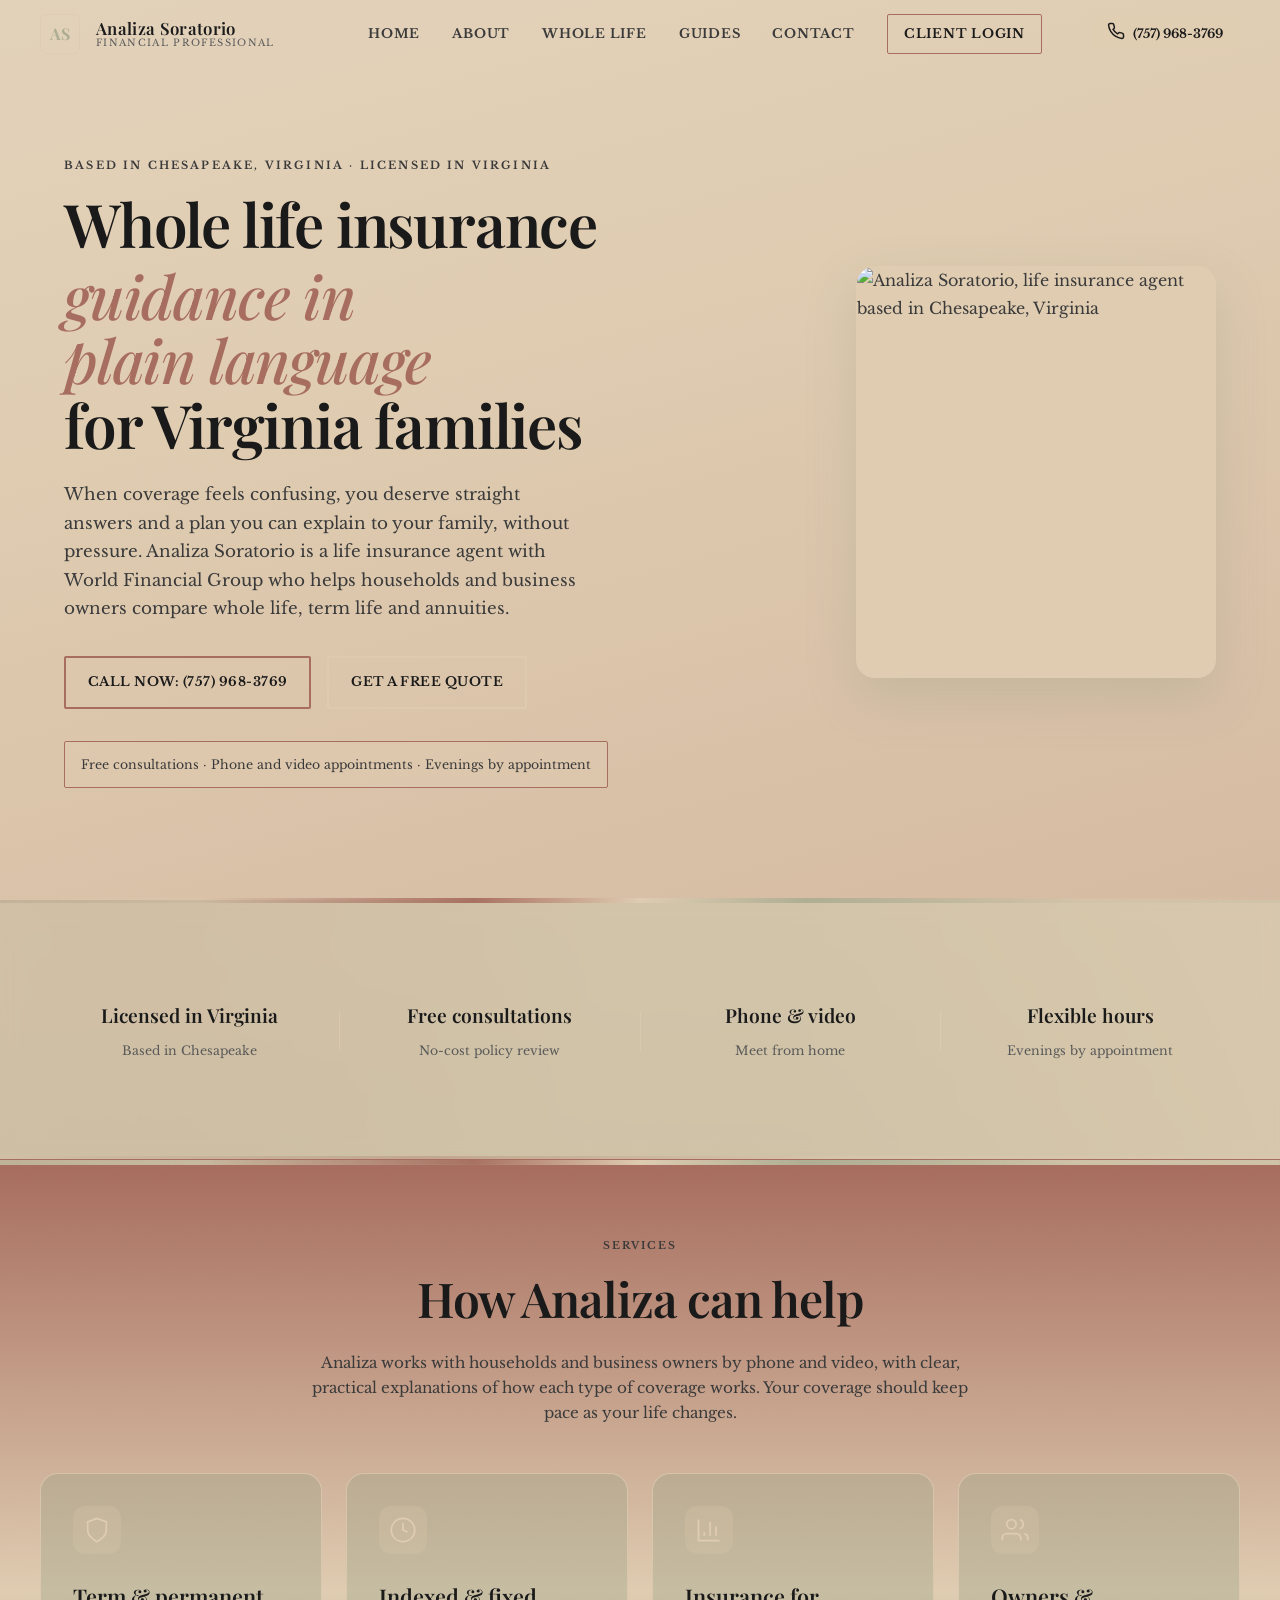
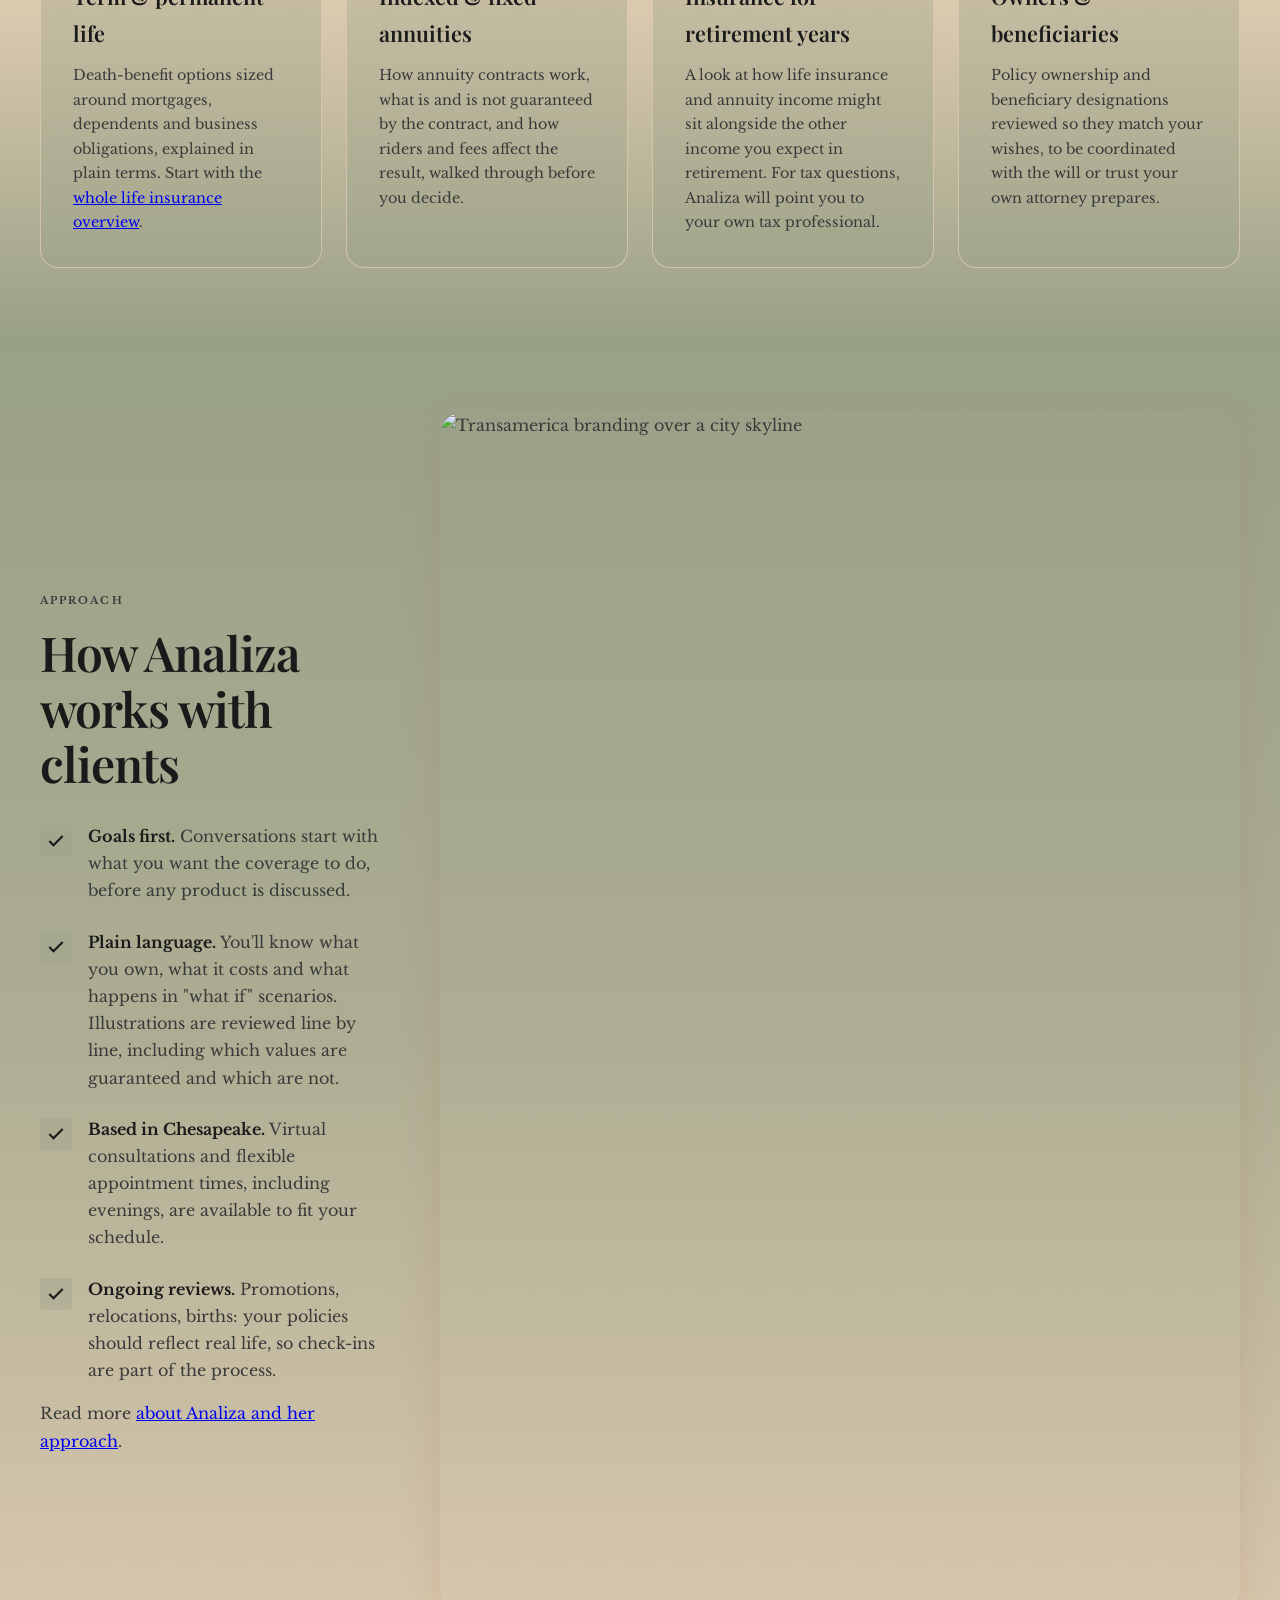
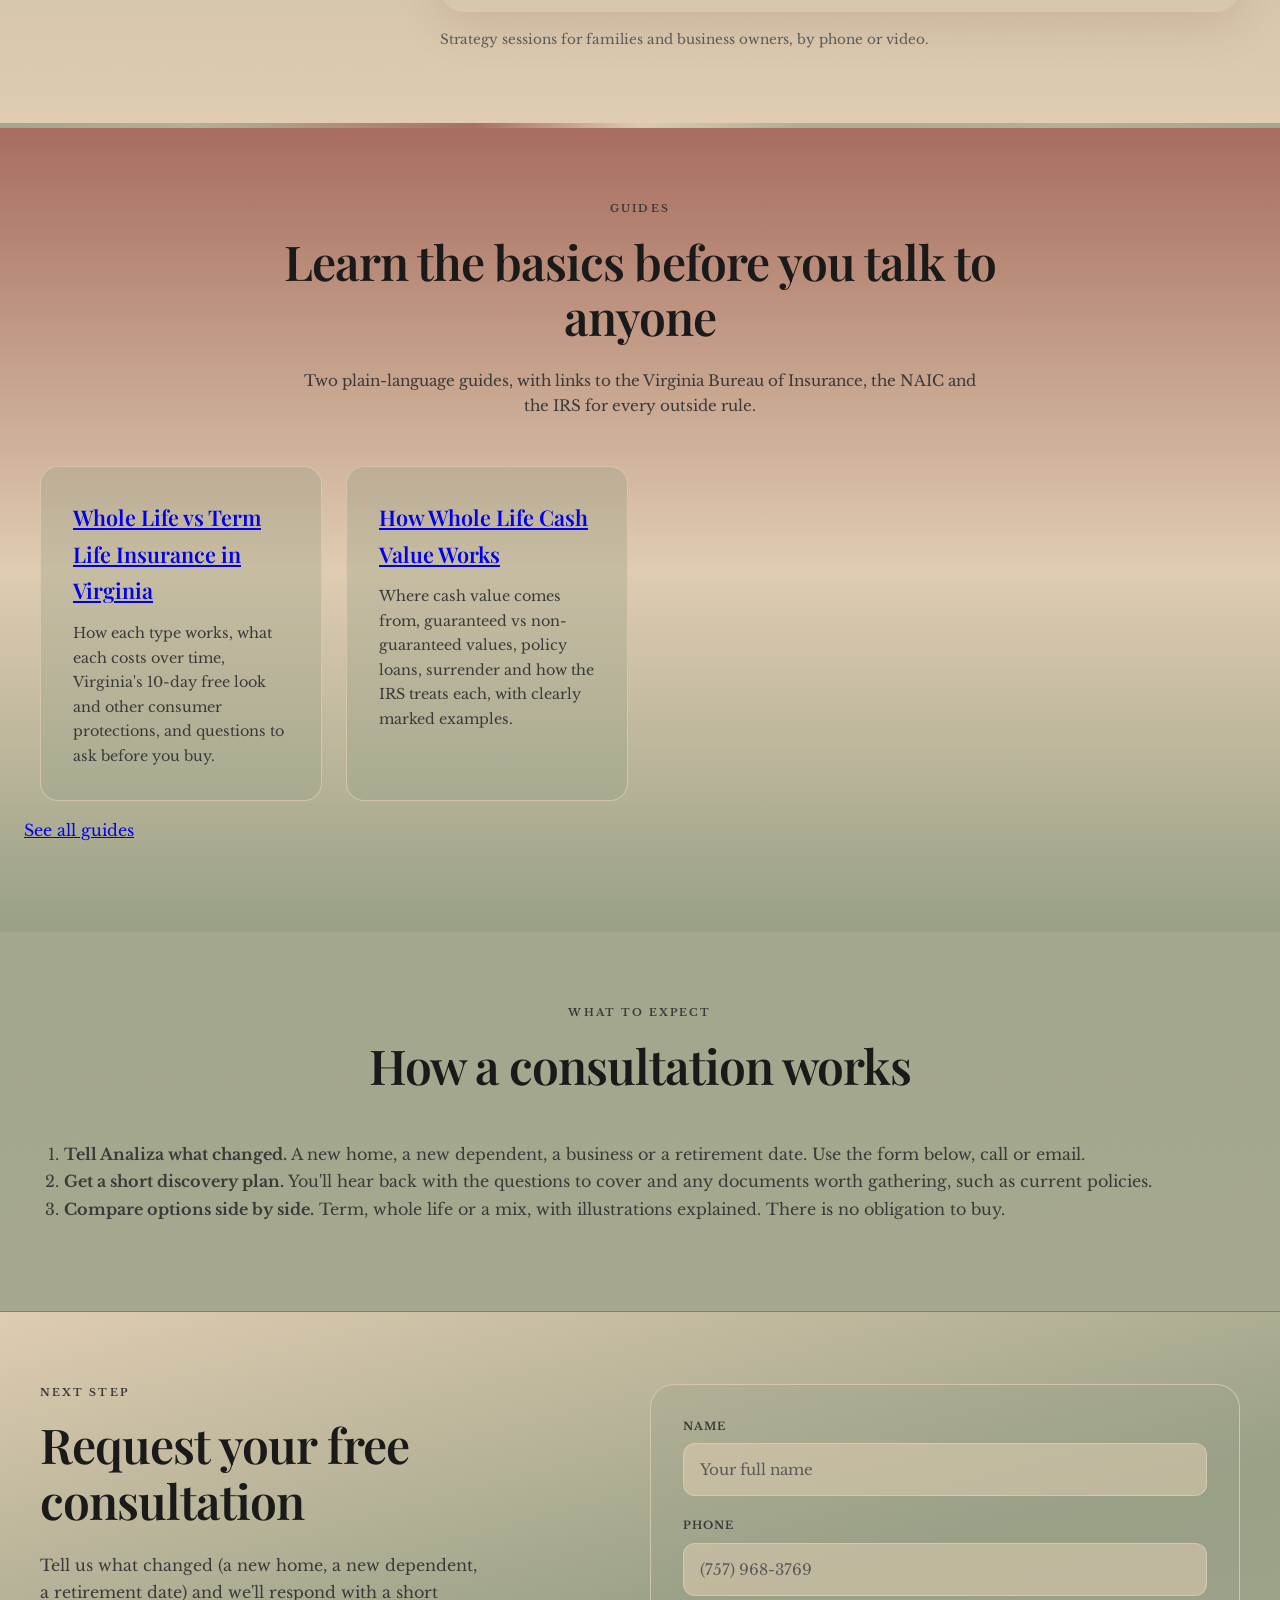
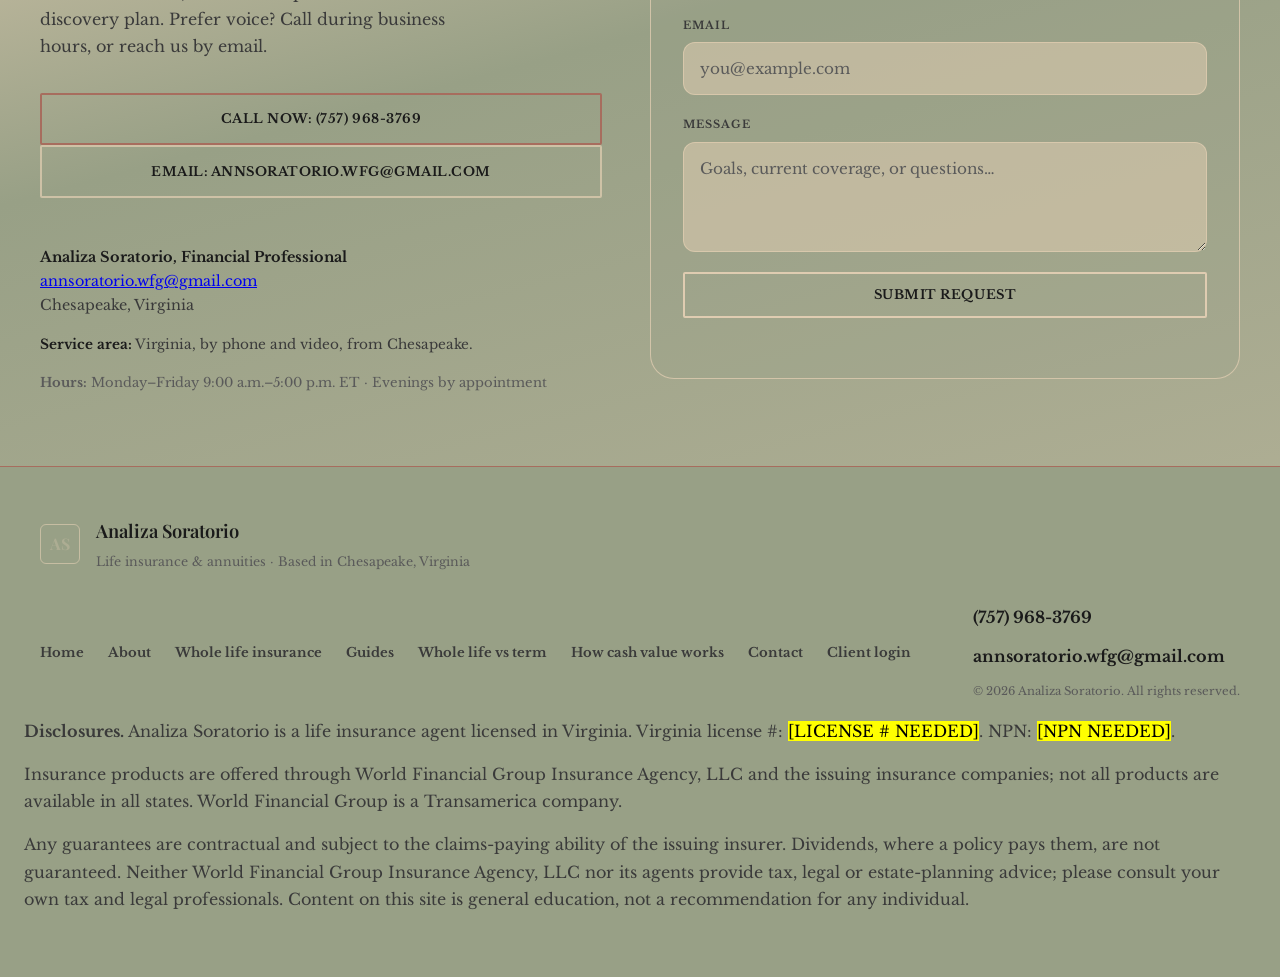
==== commit 27cb6481: "Highlight missing licence and NPN placeholders for review Rob, 15 November 2026: ship now and send A" ====
--- a/public/index.html
+++ b/public/index.html
@@ -399,7 +399,7 @@
       </div>
     </div>
     <div class="footer-disclosure" role="note" aria-label="Insurance disclosures">
-      <p><strong>Disclosures.</strong> Analiza Soratorio is a life insurance agent licensed in Virginia. Virginia license #: [LICENSE # — Rob to supply]. NPN: [NPN — Rob to supply].</p>
+      <p><strong>Disclosures.</strong> Analiza Soratorio is a life insurance agent licensed in Virginia. Virginia license #: <mark class="placeholder">[LICENSE # NEEDED]</mark>. NPN: <mark class="placeholder">[NPN NEEDED]</mark>.</p>
       <p>Insurance products are offered through World Financial Group Insurance Agency, LLC and the issuing insurance companies; not all products are available in all states. World Financial Group is a Transamerica company.</p>
       <p>Any guarantees are contractual and subject to the claims-paying ability of the issuing insurer. Dividends, where a policy pays them, are not guaranteed. Neither World Financial Group Insurance Agency, LLC nor its agents provide tax, legal or estate-planning advice; please consult your own tax and legal professionals. Content on this site is general education, not a recommendation for any individual.</p>
     </div>
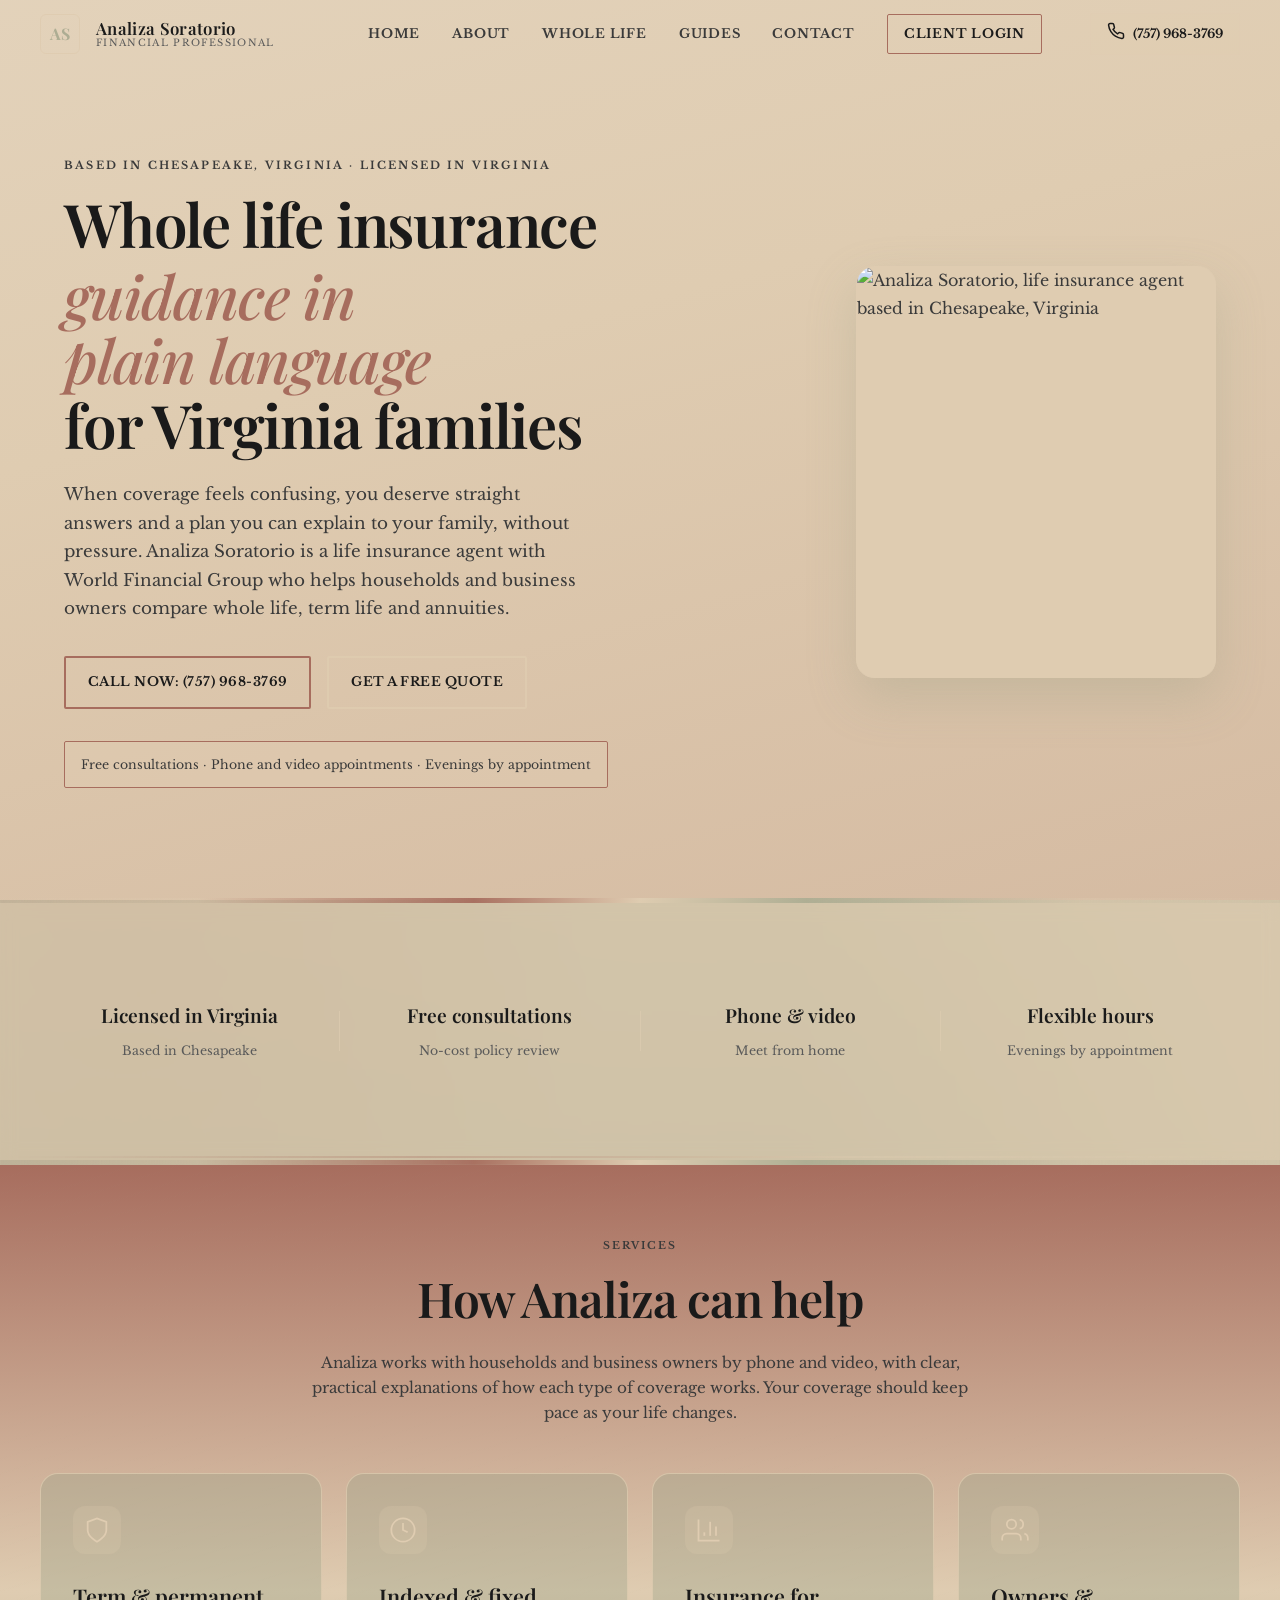
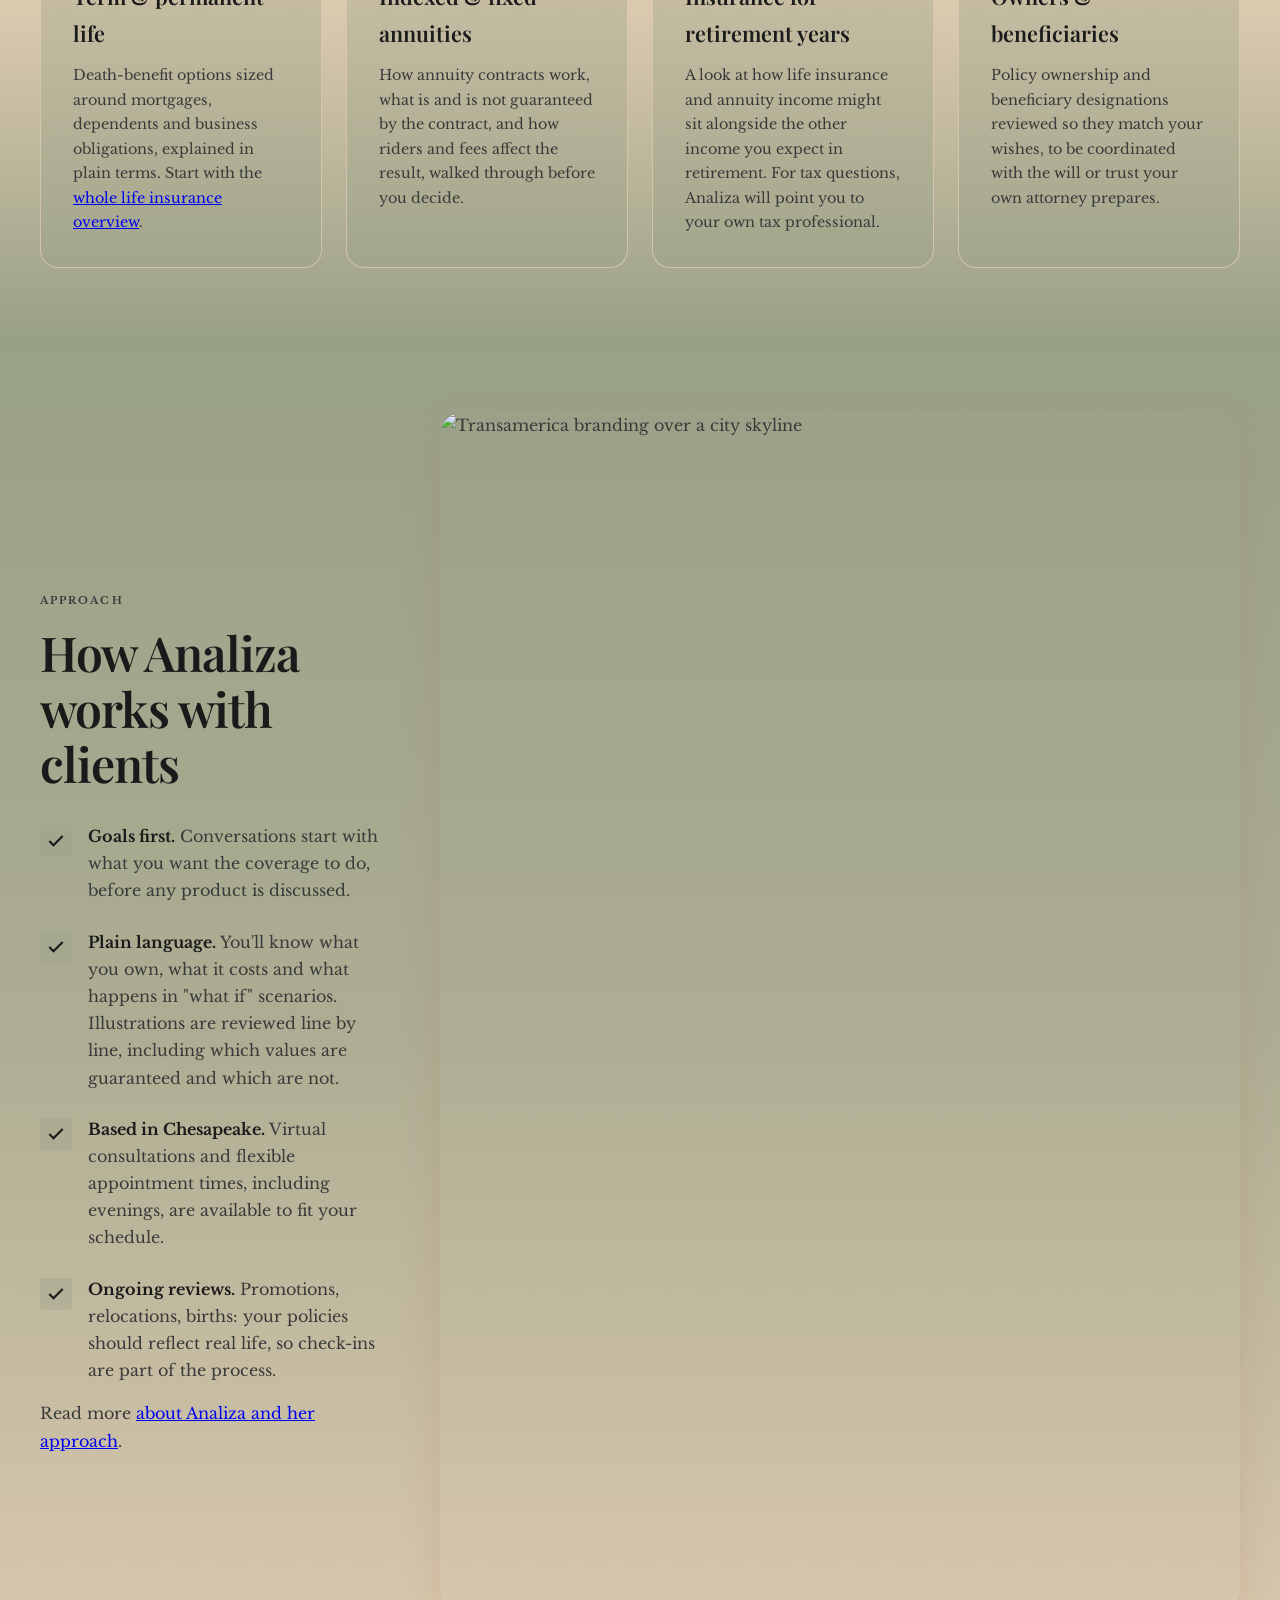
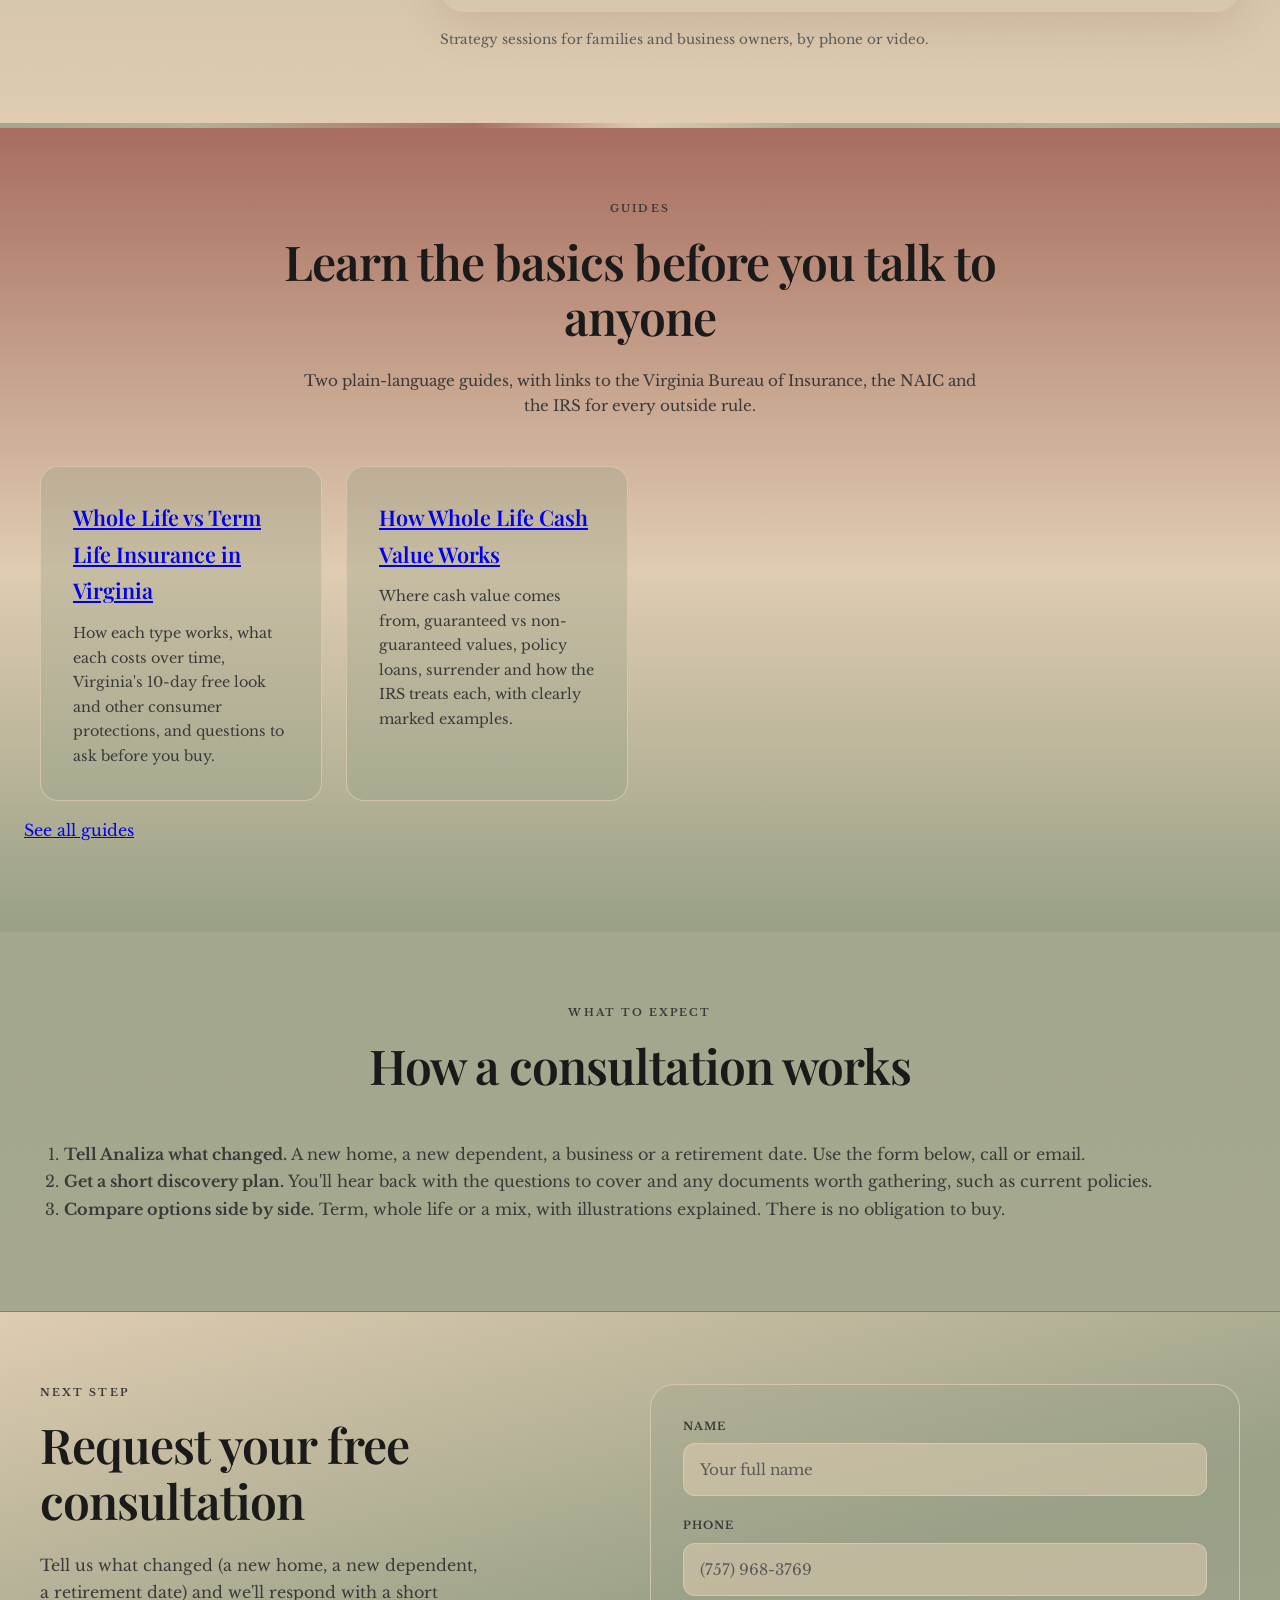
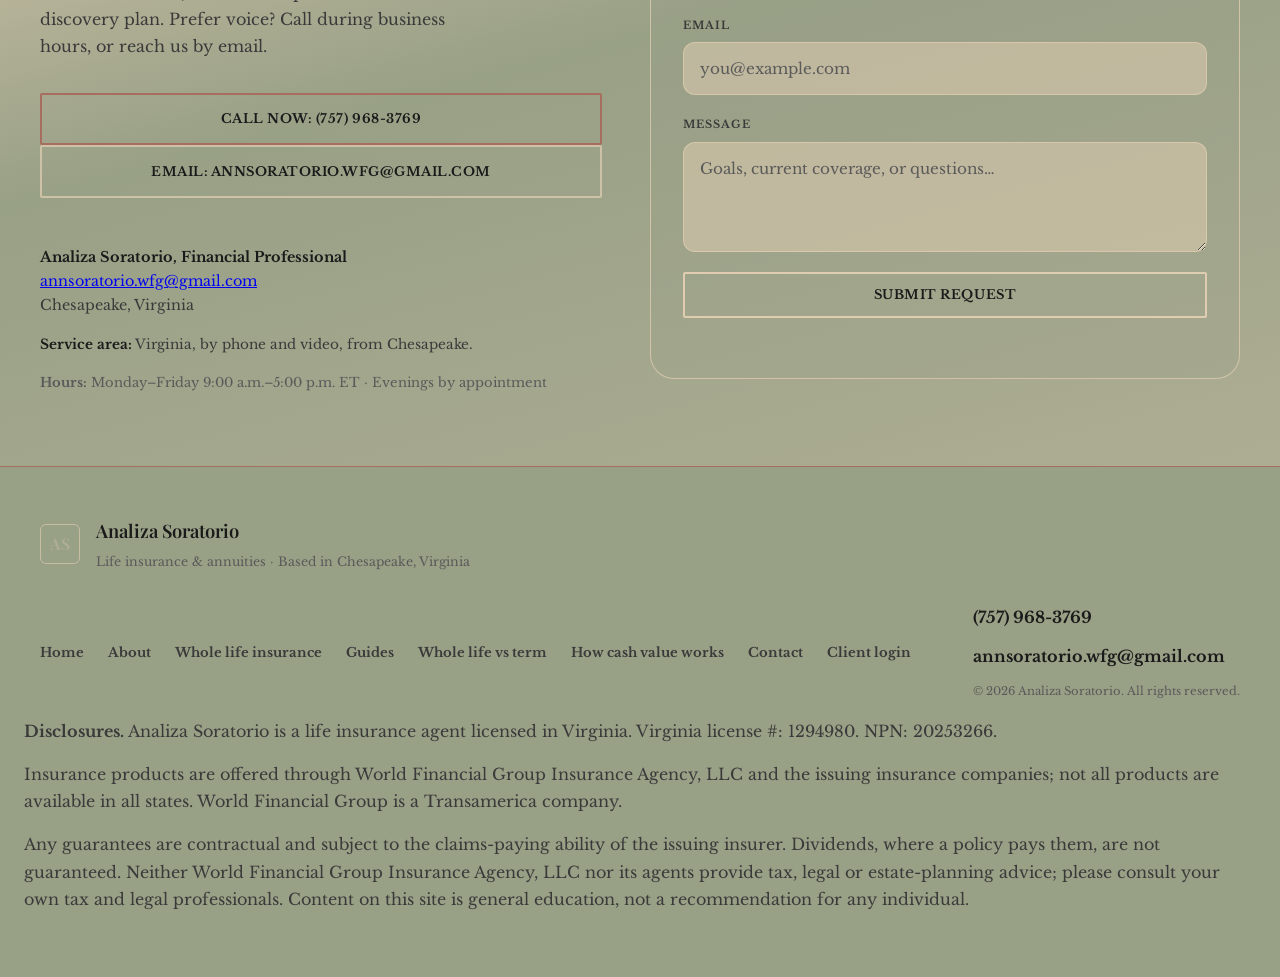
==== commit 438c3cf1: "Fill in Virginia licence number and NPN disclosure Co-Authored-By: Claude Opus 5.5 <noreply@anthropi" ====
--- a/public/index.html
+++ b/public/index.html
@@ -399,7 +399,7 @@
       </div>
     </div>
     <div class="footer-disclosure" role="note" aria-label="Insurance disclosures">
-      <p><strong>Disclosures.</strong> Analiza Soratorio is a life insurance agent licensed in Virginia. Virginia license #: <mark class="placeholder">[LICENSE # NEEDED]</mark>. NPN: <mark class="placeholder">[NPN NEEDED]</mark>.</p>
+      <p><strong>Disclosures.</strong> Analiza Soratorio is a life insurance agent licensed in Virginia. Virginia license #: 1294980. NPN: 20253266.</p>
       <p>Insurance products are offered through World Financial Group Insurance Agency, LLC and the issuing insurance companies; not all products are available in all states. World Financial Group is a Transamerica company.</p>
       <p>Any guarantees are contractual and subject to the claims-paying ability of the issuing insurer. Dividends, where a policy pays them, are not guaranteed. Neither World Financial Group Insurance Agency, LLC nor its agents provide tax, legal or estate-planning advice; please consult your own tax and legal professionals. Content on this site is general education, not a recommendation for any individual.</p>
     </div>
